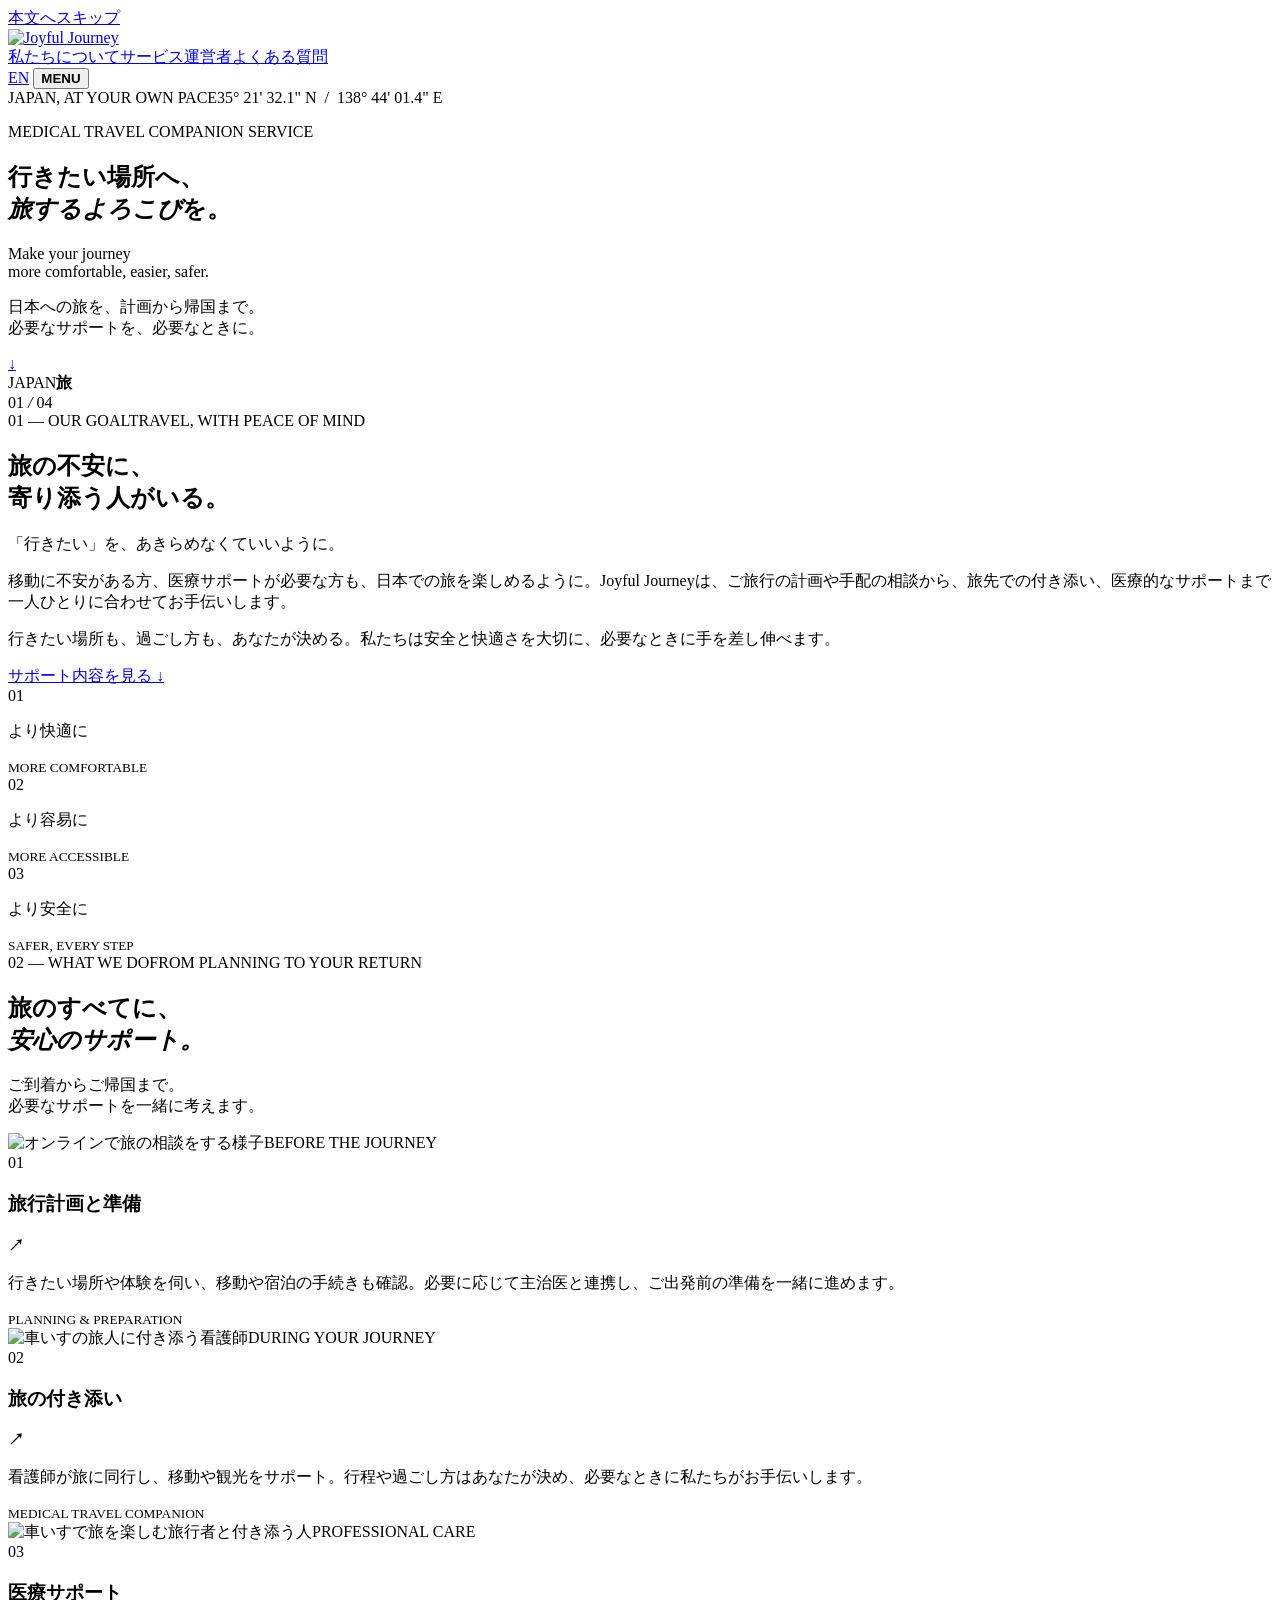
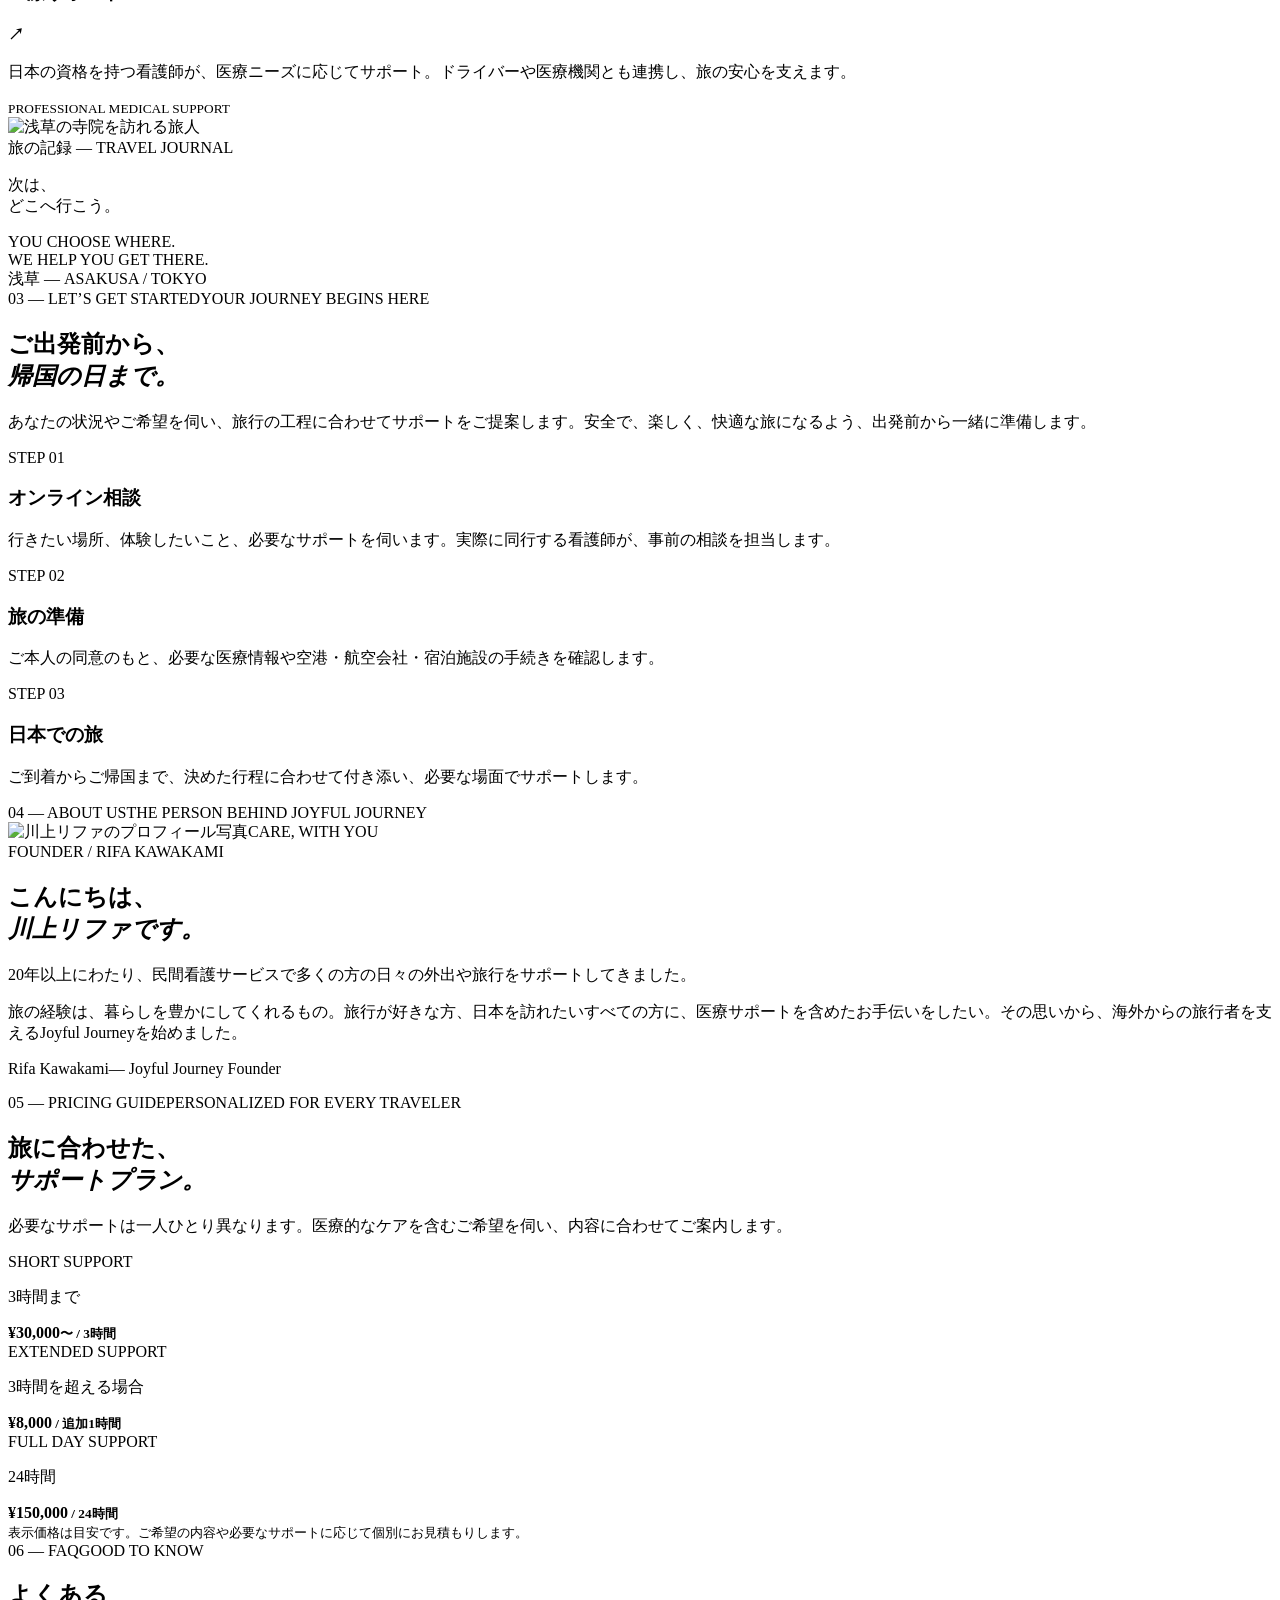
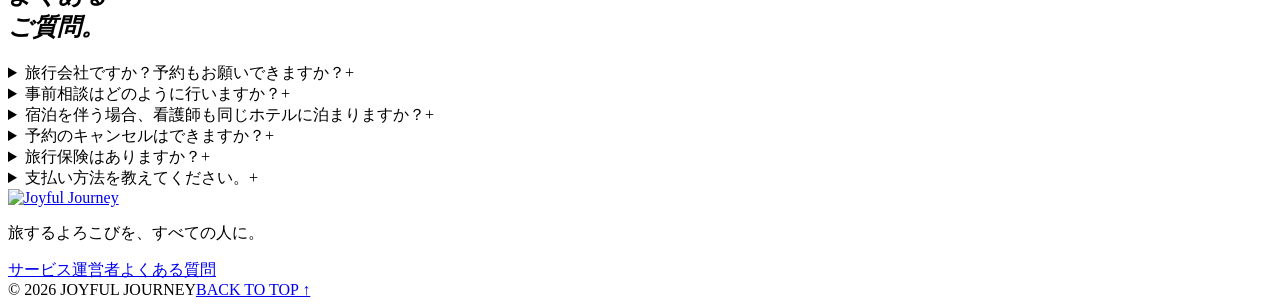
==== index.html @ 9d28dfbc "Create index.html" ====
<!doctype html>
<html lang="ja">
<head>
  <meta charset="utf-8">
  <meta name="viewport" content="width=device-width, initial-scale=1">
  <meta name="theme-color" content="#f3f1e9">
  <meta name="description" content="Joyful Journeyは、日本への旅を計画段階から支えるメディカル・トラベル・コンパニオンサービスです。看護師による医療サポートと、旅のあらゆる場面のアシスタンスを提供します。">
  <title>Joyful Journey — 旅するよろこびを、すべての人に。</title>
  <link rel="preconnect" href="https://fonts.googleapis.com">
  <link rel="preconnect" href="https://fonts.gstatic.com" crossorigin>
  <link href="https://fonts.googleapis.com/css2?family=DM+Mono:wght@400;500&family=DM+Sans:wght@400;500;600;700&family=Noto+Sans+JP:wght@400;500;600;700&display=swap" rel="stylesheet">
  <link rel="stylesheet" href="style.css">
  <script src="script.js" defer></script>
</head>
<body>
  <a class="skip-link" href="#main">本文へスキップ</a>
  <header class="site-header">
    <a class="brand" href="#top" aria-label="Joyful Journey トップへ">
      <img src="assets/joyful-journey-logo.jpg" alt="Joyful Journey">
    </a>
    <nav id="site-nav" class="site-nav" aria-label="メインナビゲーション">
      <a href="#journey">私たちについて</a><a href="#services">サービス</a><a href="#about">運営者</a><a href="#faq">よくある質問</a>
    </nav>
    <div class="header-actions">
      <a class="lang-switch" href="en/index.html" lang="en" aria-label="View this page in English">EN</a>
      <button class="menu-toggle" type="button" aria-expanded="false" aria-controls="site-nav"><span></span><span></span><b>MENU</b></button>
    </div>
  </header>

  <main id="main">
    <section class="hero" id="top" aria-labelledby="hero-title">
      <div class="hero-image" role="img" aria-label="富士山を望む茶畑を車いすで旅する人たち">
        <div class="hero-image-shade"></div>
        <div class="hero-image-caption"><span>JAPAN, AT YOUR OWN PACE</span><span>35° 21' 32.1" N&nbsp; / &nbsp;138° 44' 01.4" E</span></div>
      </div>
      <div class="hero-content">
        <p class="eyebrow"><span class="eyebrow-dot"></span> MEDICAL TRAVEL COMPANION SERVICE</p>
        <h1 id="hero-title">行きたい場所へ、<br><em>旅するよろこび</em>を。</h1>
        <p class="hero-en">Make your journey<br>more comfortable, easier, safer.</p>
        <p class="hero-intro">日本への旅を、計画から帰国まで。<br>必要なサポートを、必要なときに。</p>
        <a href="#journey" class="circle-link" aria-label="Joyful Journeyについて"><span>↓</span></a>
      </div>
      <div class="hero-seal" aria-hidden="true"><span>JAPAN</span><b>旅</b></div>
      <span class="hero-index">01 <i>/</i> 04</span>
    </section>

    <section class="intro section-wrap" id="journey">
      <div class="section-kicker"><span>01 — OUR GOAL</span><span>TRAVEL, WITH PEACE OF MIND</span></div>
      <div class="intro-layout">
        <h2>旅の不安に、<br>寄り添う人がいる。</h2>
        <div class="intro-copy">
          <p class="lead">「行きたい」を、あきらめなくていいように。</p>
          <p>移動に不安がある方、医療サポートが必要な方も、日本での旅を楽しめるように。Joyful Journeyは、ご旅行の計画や手配の相談から、旅先での付き添い、医療的なサポートまで一人ひとりに合わせてお手伝いします。</p>
          <p>行きたい場所も、過ごし方も、あなたが決める。私たちは安全と快適さを大切に、必要なときに手を差し伸べます。</p>
          <a class="under-link" href="#services">サポート内容を見る <span>↓</span></a>
        </div>
      </div>
      <div class="promise-row">
        <div><span>01</span><p>より快適に</p><small>MORE COMFORTABLE</small></div>
        <div><span>02</span><p>より容易に</p><small>MORE ACCESSIBLE</small></div>
        <div><span>03</span><p>より安全に</p><small>SAFER, EVERY STEP</small></div>
      </div>
    </section>

    <section class="services section-wrap" id="services">
      <div class="section-kicker"><span>02 — WHAT WE DO</span><span>FROM PLANNING TO YOUR RETURN</span></div>
      <div class="section-title-row"><h2>旅のすべてに、<br><em>安心のサポート。</em></h2><p>ご到着からご帰国まで。<br>必要なサポートを一緒に考えます。</p></div>
      <div class="service-grid">
        <article class="service-card service-planning reveal">
          <div class="service-photo"><img src="assets/consultation.jpg" alt="オンラインで旅の相談をする様子" loading="lazy"><span class="photo-label">BEFORE THE JOURNEY</span></div>
          <div class="service-heading"><span>01</span><h3>旅行計画と準備</h3><b>↗</b></div>
          <p>行きたい場所や体験を伺い、移動や宿泊の手続きも確認。必要に応じて主治医と連携し、ご出発前の準備を一緒に進めます。</p>
          <small>PLANNING &amp; PREPARATION</small>
        </article>
        <article class="service-card service-companion reveal">
          <div class="service-photo"><img src="assets/nurse-companion.jpg" alt="車いすの旅人に付き添う看護師" loading="lazy"><span class="photo-label">DURING YOUR JOURNEY</span></div>
          <div class="service-heading"><span>02</span><h3>旅の付き添い</h3><b>↗</b></div>
          <p>看護師が旅に同行し、移動や観光をサポート。行程や過ごし方はあなたが決め、必要なときに私たちがお手伝いします。</p>
          <small>MEDICAL TRAVEL COMPANION</small>
        </article>
        <article class="service-card service-medical reveal">
          <div class="service-photo"><img src="assets/AdobeStock_92051642%20SQ.jpg" alt="車いすで旅を楽しむ旅行者と付き添う人" loading="lazy"><span class="photo-label">PROFESSIONAL CARE</span></div>
          <div class="service-heading"><span>03</span><h3>医療サポート</h3><b>↗</b></div>
          <p>日本の資格を持つ看護師が、医療ニーズに応じてサポート。ドライバーや医療機関とも連携し、旅の安心を支えます。</p>
          <small>PROFESSIONAL MEDICAL SUPPORT</small>
        </article>
      </div>
    </section>

    <section class="destination" aria-label="旅先の風景">
      <div class="destination-photo"><img src="assets/tokyo-temple.jpg" alt="浅草の寺院を訪れる旅人" loading="lazy"></div>
      <div class="destination-copy"><span class="eyebrow">旅の記録 — TRAVEL JOURNAL</span><p>次は、<br>どこへ行こう。</p><span class="destination-en">YOU CHOOSE WHERE.<br>WE HELP YOU GET THERE.</span></div>
      <span class="destination-number">浅草 — ASAKUSA / TOKYO</span>
    </section>

    <section class="process section-wrap">
      <div class="section-kicker"><span>03 — LET’S GET STARTED</span><span>YOUR JOURNEY BEGINS HERE</span></div>
      <div class="process-layout"><h2>ご出発前から、<br><em>帰国の日まで。</em></h2><p>あなたの状況やご希望を伺い、旅行の工程に合わせてサポートをご提案します。安全で、楽しく、快適な旅になるよう、出発前から一緒に準備します。</p></div>
      <div class="process-steps">
        <article><span>STEP 01</span><h3>オンライン相談</h3><p>行きたい場所、体験したいこと、必要なサポートを伺います。実際に同行する看護師が、事前の相談を担当します。</p></article>
        <article><span>STEP 02</span><h3>旅の準備</h3><p>ご本人の同意のもと、必要な医療情報や空港・航空会社・宿泊施設の手続きを確認します。</p></article>
        <article><span>STEP 03</span><h3>日本での旅</h3><p>ご到着からご帰国まで、決めた行程に合わせて付き添い、必要な場面でサポートします。</p></article>
      </div>
    </section>

    <section class="about section-wrap" id="about">
      <div class="section-kicker"><span>04 — ABOUT US</span><span>THE PERSON BEHIND JOYFUL JOURNEY</span></div>
      <div class="about-layout">
        <div class="about-photo"><img src="assets/DSC04614%20mod01.jpg" alt="川上リファのプロフィール写真" loading="lazy"><span>CARE, WITH YOU</span></div>
        <div class="about-copy"><span class="eyebrow">FOUNDER / RIFA KAWAKAMI</span><h2>こんにちは、<br><em>川上リファです。</em></h2><p>20年以上にわたり、民間看護サービスで多くの方の日々の外出や旅行をサポートしてきました。</p><p>旅の経験は、暮らしを豊かにしてくれるもの。旅行が好きな方、日本を訪れたいすべての方に、医療サポートを含めたお手伝いをしたい。その思いから、海外からの旅行者を支えるJoyful Journeyを始めました。</p><p class="about-signature">Rifa Kawakami<span>— Joyful Journey Founder</span></p></div>
      </div>
    </section>

    <section class="pricing section-wrap" id="pricing">
      <div class="section-kicker"><span>05 — PRICING GUIDE</span><span>PERSONALIZED FOR EVERY TRAVELER</span></div>
      <div class="pricing-layout"><div><h2>旅に合わせた、<br><em>サポートプラン。</em></h2><p>必要なサポートは一人ひとり異なります。医療的なケアを含むご希望を伺い、内容に合わせてご案内します。</p></div>
        <div class="price-options"><article><span>SHORT SUPPORT</span><p>3時間まで</p><strong>¥30,000<small>〜 / 3時間</small></strong></article><article><span>EXTENDED SUPPORT</span><p>3時間を超える場合</p><strong>¥8,000<small> / 追加1時間</small></strong></article><article class="price-day"><span>FULL DAY SUPPORT</span><p>24時間</p><strong>¥150,000<small> / 24時間</small></strong></article><small class="price-note">表示価格は目安です。ご希望の内容や必要なサポートに応じて個別にお見積もりします。</small></div>
      </div>
    </section>

    <section class="faq section-wrap" id="faq">
      <div class="section-kicker"><span>06 — FAQ</span><span>GOOD TO KNOW</span></div>
      <div class="faq-layout"><h2>よくある<br><em>ご質問。</em></h2><div class="faq-list">
        <details><summary>旅行会社ですか？予約もお願いできますか？<span>+</span></summary><p>私たちは旅行会社ではありません。ご希望に応じて、信頼できる旅行会社と連携したり、移動に必要な車両やプライベートツアーの手配をお手伝いしたりできます。</p></details>
        <details><summary>事前相談はどのように行いますか？<span>+</span></summary><p>主にオンラインミーティングでご相談します。実際の旅に同行する看護師が、医療面を含めた必要なサポートを事前に伺います。</p></details>
        <details><summary>宿泊を伴う場合、看護師も同じホテルに泊まりますか？<span>+</span></summary><p>宿泊を伴うサポートでは、看護師用の別室をご用意いただきます。24時間のサポートをご希望の場合は、できる限り近いお部屋を手配できるよう調整します。</p></details>
        <details><summary>予約のキャンセルはできますか？<span>+</span></summary><p>Joyful Journeyへのご予約はいつでもキャンセルできます。ツアー、交通機関、ホテルなど、各事業者への予約にはそれぞれのキャンセルポリシーが適用されます。</p></details>
        <details><summary>旅行保険はありますか？<span>+</span></summary><p>当社では旅行保険を販売していません。旅行の中断や病気・けがに備え、包括的な海外旅行保険への加入をおすすめしています。ご希望があれば、日本の保険会社をご紹介します。</p></details>
        <details><summary>支払い方法を教えてください。<span>+</span></summary><p>VISA、Mastercardなどの主要なクレジットカードをご利用いただけます。</p></details>
      </div></div>
    </section>

  </main>
  <footer class="site-footer">
    <a class="footer-brand" href="#top"><img src="assets/joyful-journey-logo.jpg" alt="Joyful Journey"></a>
    <p>旅するよろこびを、すべての人に。</p>
    <nav aria-label="フッターナビゲーション"><a href="#services">サービス</a><a href="#about">運営者</a><a href="#faq">よくある質問</a></nav>
    <span>© 2026 JOYFUL JOURNEY</span><a href="#top" class="back-top">BACK TO TOP ↑</a>
  </footer>
</body>
</html>
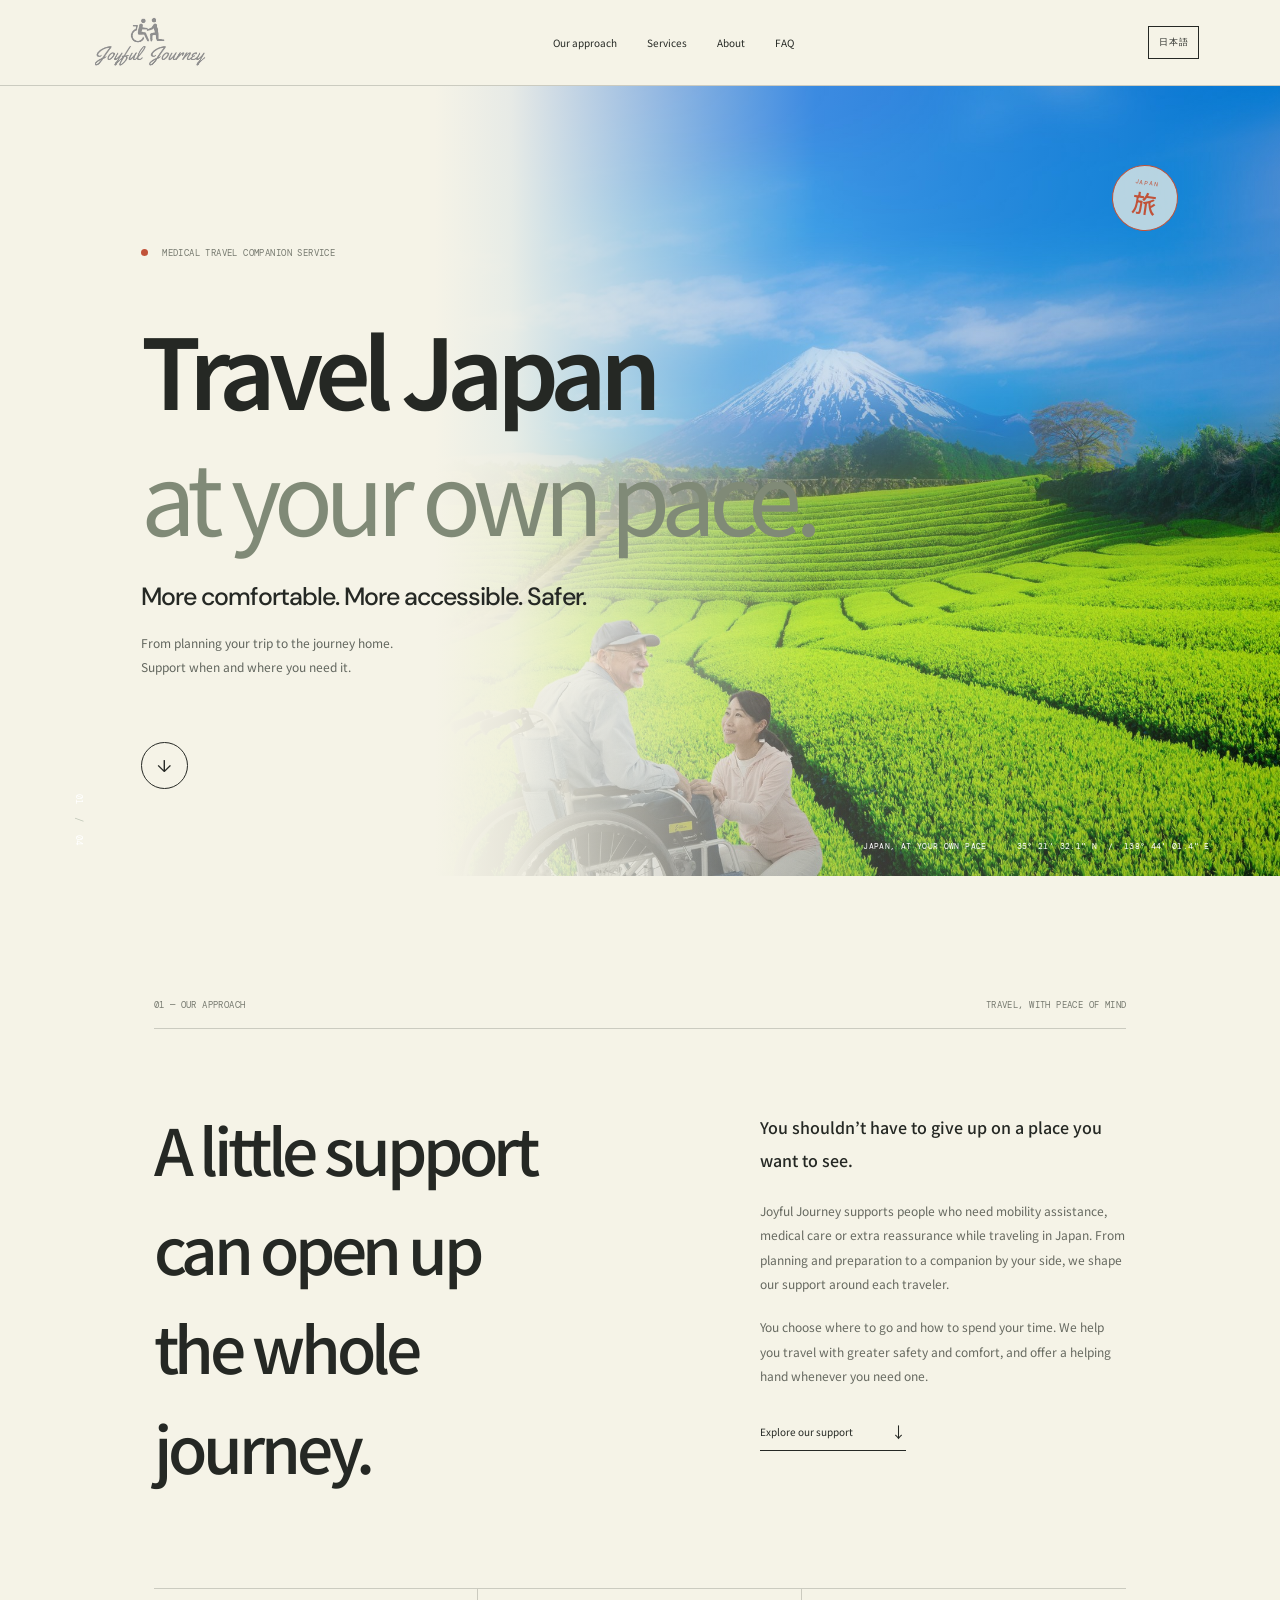
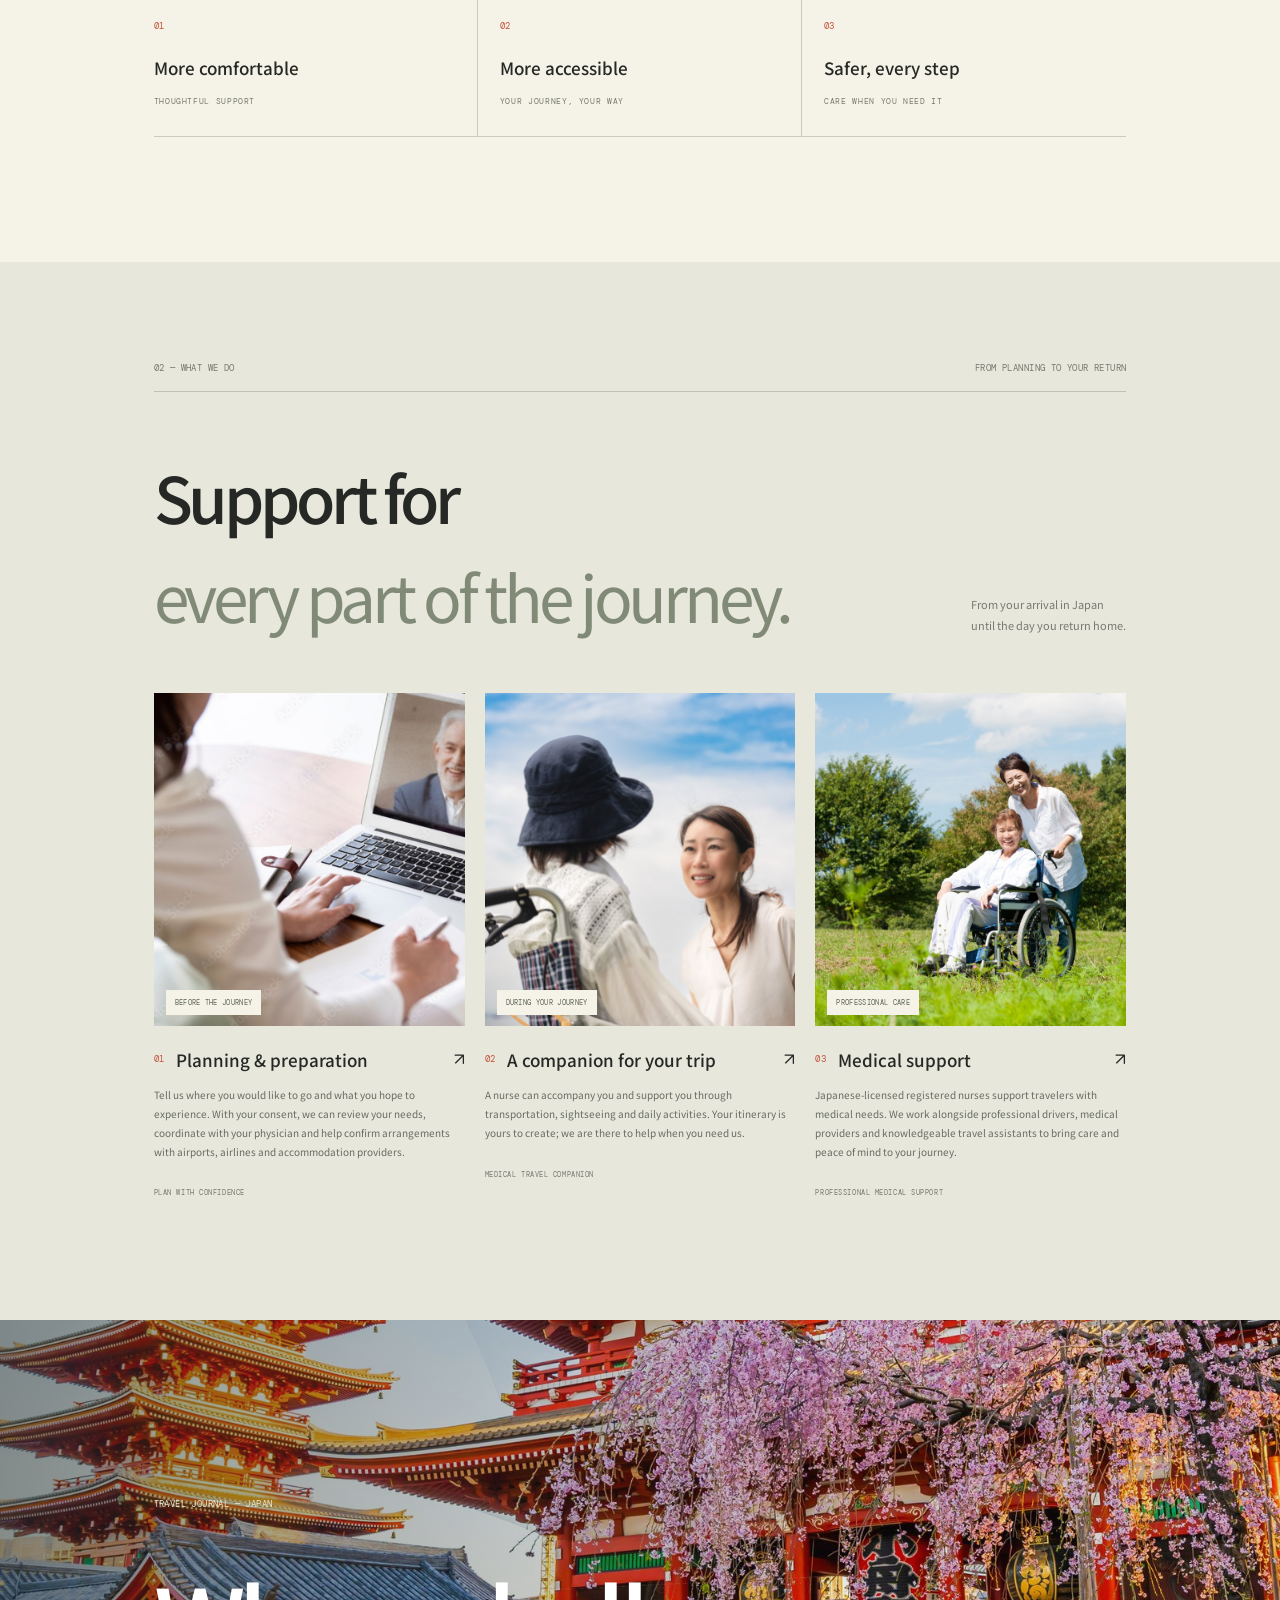
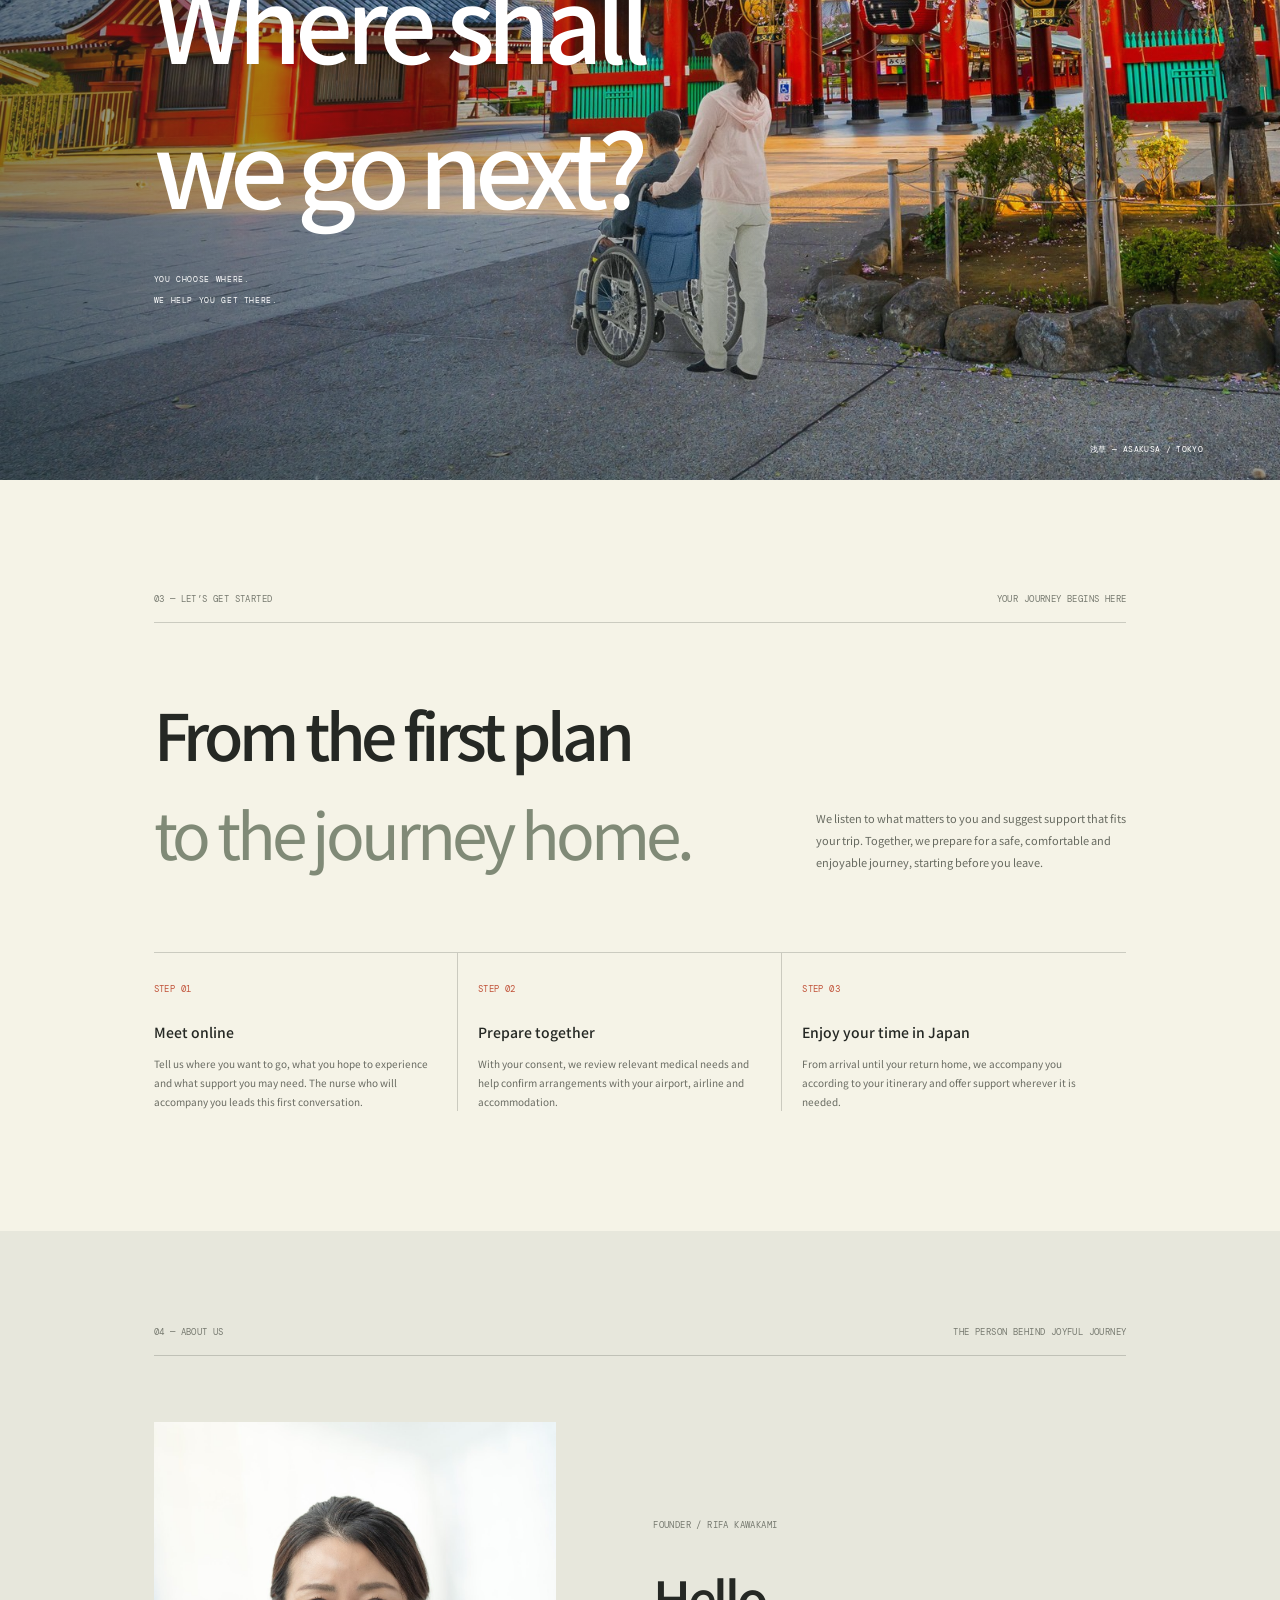
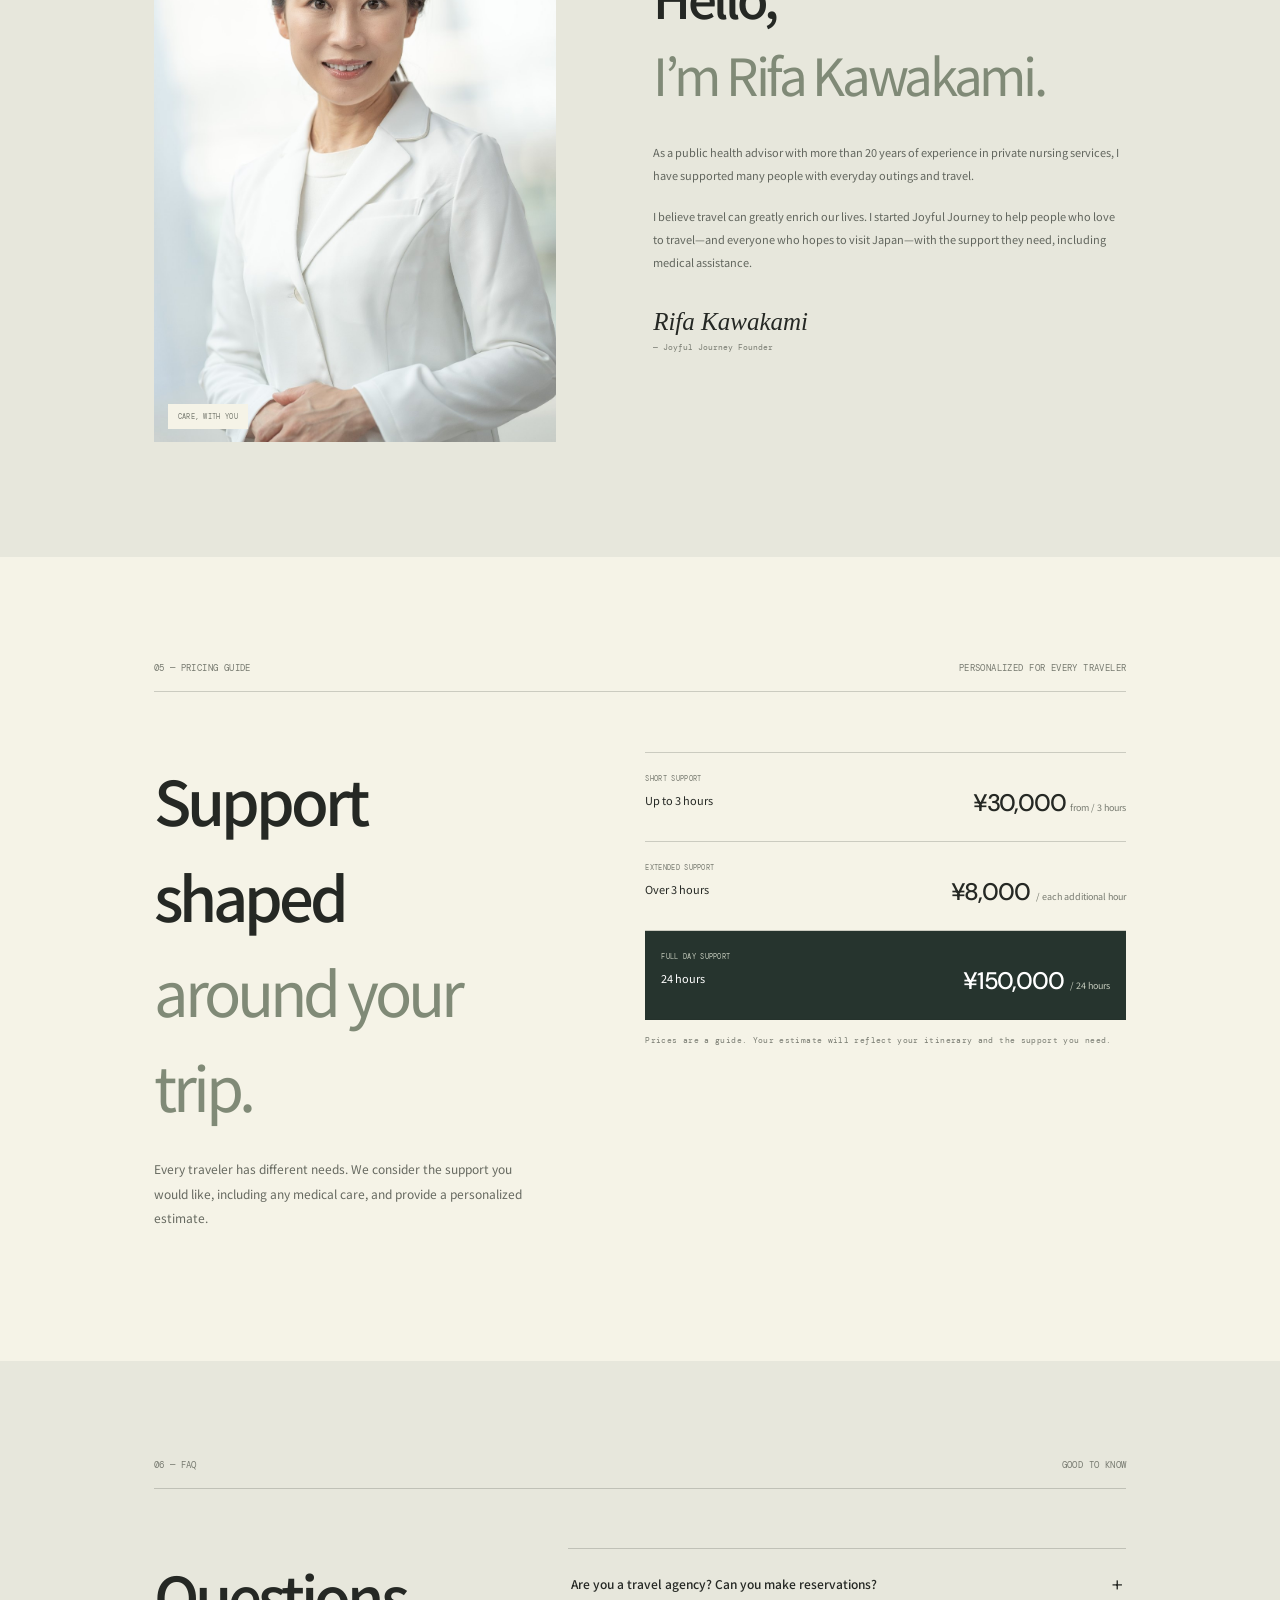
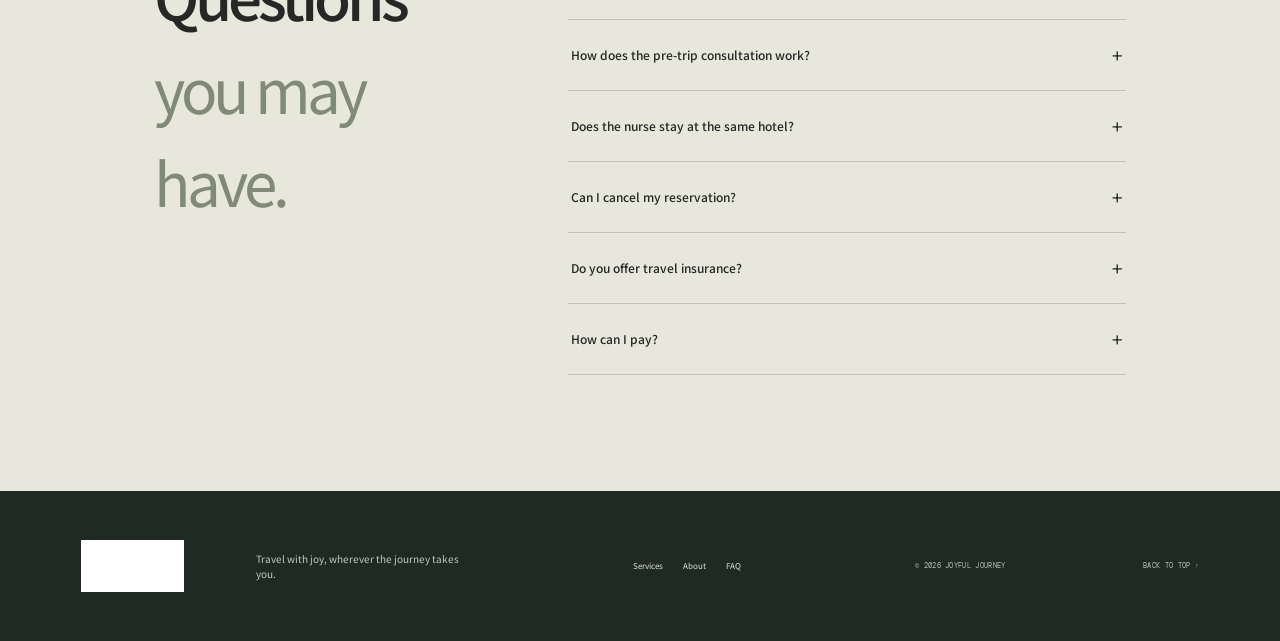
==== commit 659468b8: "en" ====
--- a/index.html
+++ b/index.html
@@ -1,140 +1,137 @@
 <!doctype html>
-<html lang="ja">
+<html lang="en">
 <head>
   <meta charset="utf-8">
   <meta name="viewport" content="width=device-width, initial-scale=1">
-  <meta name="theme-color" content="#f3f1e9">
-  <meta name="description" content="Joyful Journeyは、日本への旅を計画段階から支えるメディカル・トラベル・コンパニオンサービスです。看護師による医療サポートと、旅のあらゆる場面のアシスタンスを提供します。">
-  <title>Joyful Journey — 旅するよろこびを、すべての人に。</title>
+  <meta name="theme-color" content="#f5f3e7">
+  <meta name="description" content="Joyful Journey helps travelers who need mobility or medical support experience Japan with greater comfort and peace of mind.">
+  <title>Joyful Journey — Accessible travel in Japan</title>
   <link rel="preconnect" href="https://fonts.googleapis.com">
   <link rel="preconnect" href="https://fonts.gstatic.com" crossorigin>
   <link href="https://fonts.googleapis.com/css2?family=DM+Mono:wght@400;500&family=DM+Sans:wght@400;500;600;700&family=Noto+Sans+JP:wght@400;500;600;700&display=swap" rel="stylesheet">
-  <link rel="stylesheet" href="style.css">
-  <script src="script.js" defer></script>
+  <link rel="stylesheet" href="../style.css">
+  <script src="../script.js" defer></script>
 </head>
 <body>
-  <a class="skip-link" href="#main">本文へスキップ</a>
+  <a class="skip-link" href="#main">Skip to content</a>
   <header class="site-header">
-    <a class="brand" href="#top" aria-label="Joyful Journey トップへ">
-      <img src="assets/joyful-journey-logo.jpg" alt="Joyful Journey">
-    </a>
-    <nav id="site-nav" class="site-nav" aria-label="メインナビゲーション">
-      <a href="#journey">私たちについて</a><a href="#services">サービス</a><a href="#about">運営者</a><a href="#faq">よくある質問</a>
+    <a class="brand" href="#top" aria-label="Joyful Journey home"><img src="../assets/joyful-journey-logo.jpg" alt="Joyful Journey"></a>
+    <nav id="site-nav" class="site-nav" aria-label="Main navigation">
+      <a href="#journey">Our approach</a><a href="#services">Services</a><a href="#about">About</a><a href="#faq">FAQ</a>
     </nav>
     <div class="header-actions">
-      <a class="lang-switch" href="en/index.html" lang="en" aria-label="View this page in English">EN</a>
+      <a class="lang-switch" href="../index.html" lang="ja" aria-label="このページを日本語で表示">日本語</a>
       <button class="menu-toggle" type="button" aria-expanded="false" aria-controls="site-nav"><span></span><span></span><b>MENU</b></button>
     </div>
   </header>
 
   <main id="main">
     <section class="hero" id="top" aria-labelledby="hero-title">
-      <div class="hero-image" role="img" aria-label="富士山を望む茶畑を車いすで旅する人たち">
+      <div class="hero-image" role="img" aria-label="A traveler in a wheelchair and a companion among tea fields beneath Mount Fuji">
         <div class="hero-image-shade"></div>
         <div class="hero-image-caption"><span>JAPAN, AT YOUR OWN PACE</span><span>35° 21' 32.1" N&nbsp; / &nbsp;138° 44' 01.4" E</span></div>
       </div>
       <div class="hero-content">
         <p class="eyebrow"><span class="eyebrow-dot"></span> MEDICAL TRAVEL COMPANION SERVICE</p>
-        <h1 id="hero-title">行きたい場所へ、<br><em>旅するよろこび</em>を。</h1>
-        <p class="hero-en">Make your journey<br>more comfortable, easier, safer.</p>
-        <p class="hero-intro">日本への旅を、計画から帰国まで。<br>必要なサポートを、必要なときに。</p>
-        <a href="#journey" class="circle-link" aria-label="Joyful Journeyについて"><span>↓</span></a>
+        <h1 id="hero-title">Travel Japan<br><em>at your own pace.</em></h1>
+        <p class="hero-en">More comfortable. More accessible. Safer.</p>
+        <p class="hero-intro">From planning your trip to the journey home.<br>Support when and where you need it.</p>
+        <a href="#journey" class="circle-link" aria-label="Discover our approach"><span>↓</span></a>
       </div>
       <div class="hero-seal" aria-hidden="true"><span>JAPAN</span><b>旅</b></div>
       <span class="hero-index">01 <i>/</i> 04</span>
     </section>
 
     <section class="intro section-wrap" id="journey">
-      <div class="section-kicker"><span>01 — OUR GOAL</span><span>TRAVEL, WITH PEACE OF MIND</span></div>
+      <div class="section-kicker"><span>01 — OUR APPROACH</span><span>TRAVEL, WITH PEACE OF MIND</span></div>
       <div class="intro-layout">
-        <h2>旅の不安に、<br>寄り添う人がいる。</h2>
+        <h2>A little support<br>can open up<br>the whole journey.</h2>
         <div class="intro-copy">
-          <p class="lead">「行きたい」を、あきらめなくていいように。</p>
-          <p>移動に不安がある方、医療サポートが必要な方も、日本での旅を楽しめるように。Joyful Journeyは、ご旅行の計画や手配の相談から、旅先での付き添い、医療的なサポートまで一人ひとりに合わせてお手伝いします。</p>
-          <p>行きたい場所も、過ごし方も、あなたが決める。私たちは安全と快適さを大切に、必要なときに手を差し伸べます。</p>
-          <a class="under-link" href="#services">サポート内容を見る <span>↓</span></a>
+          <p class="lead">You shouldn’t have to give up on a place you want to see.</p>
+          <p>Joyful Journey supports people who need mobility assistance, medical care or extra reassurance while traveling in Japan. From planning and preparation to a companion by your side, we shape our support around each traveler.</p>
+          <p>You choose where to go and how to spend your time. We help you travel with greater safety and comfort, and offer a helping hand whenever you need one.</p>
+          <a class="under-link" href="#services">Explore our support <span>↓</span></a>
         </div>
       </div>
       <div class="promise-row">
-        <div><span>01</span><p>より快適に</p><small>MORE COMFORTABLE</small></div>
-        <div><span>02</span><p>より容易に</p><small>MORE ACCESSIBLE</small></div>
-        <div><span>03</span><p>より安全に</p><small>SAFER, EVERY STEP</small></div>
+        <div><span>01</span><p>More comfortable</p><small>THOUGHTFUL SUPPORT</small></div>
+        <div><span>02</span><p>More accessible</p><small>YOUR JOURNEY, YOUR WAY</small></div>
+        <div><span>03</span><p>Safer, every step</p><small>CARE WHEN YOU NEED IT</small></div>
       </div>
     </section>
 
     <section class="services section-wrap" id="services">
       <div class="section-kicker"><span>02 — WHAT WE DO</span><span>FROM PLANNING TO YOUR RETURN</span></div>
-      <div class="section-title-row"><h2>旅のすべてに、<br><em>安心のサポート。</em></h2><p>ご到着からご帰国まで。<br>必要なサポートを一緒に考えます。</p></div>
+      <div class="section-title-row"><h2>Support for<br><em>every part of the journey.</em></h2><p>From your arrival in Japan<br>until the day you return home.</p></div>
       <div class="service-grid">
         <article class="service-card service-planning reveal">
-          <div class="service-photo"><img src="assets/consultation.jpg" alt="オンラインで旅の相談をする様子" loading="lazy"><span class="photo-label">BEFORE THE JOURNEY</span></div>
-          <div class="service-heading"><span>01</span><h3>旅行計画と準備</h3><b>↗</b></div>
-          <p>行きたい場所や体験を伺い、移動や宿泊の手続きも確認。必要に応じて主治医と連携し、ご出発前の準備を一緒に進めます。</p>
-          <small>PLANNING &amp; PREPARATION</small>
+          <div class="service-photo"><img src="../assets/consultation.jpg" alt="A traveler discussing a trip online" loading="lazy"><span class="photo-label">BEFORE THE JOURNEY</span></div>
+          <div class="service-heading"><span>01</span><h3>Planning &amp; preparation</h3><b>↗</b></div>
+          <p>Tell us where you would like to go and what you hope to experience. With your consent, we can review your needs, coordinate with your physician and help confirm arrangements with airports, airlines and accommodation providers.</p>
+          <small>PLAN WITH CONFIDENCE</small>
         </article>
         <article class="service-card service-companion reveal">
-          <div class="service-photo"><img src="assets/nurse-companion.jpg" alt="車いすの旅人に付き添う看護師" loading="lazy"><span class="photo-label">DURING YOUR JOURNEY</span></div>
-          <div class="service-heading"><span>02</span><h3>旅の付き添い</h3><b>↗</b></div>
-          <p>看護師が旅に同行し、移動や観光をサポート。行程や過ごし方はあなたが決め、必要なときに私たちがお手伝いします。</p>
+          <div class="service-photo"><img src="../assets/nurse-companion.jpg" alt="A companion supporting a wheelchair traveler" loading="lazy"><span class="photo-label">DURING YOUR JOURNEY</span></div>
+          <div class="service-heading"><span>02</span><h3>A companion for your trip</h3><b>↗</b></div>
+          <p>A nurse can accompany you and support you through transportation, sightseeing and daily activities. Your itinerary is yours to create; we are there to help when you need us.</p>
           <small>MEDICAL TRAVEL COMPANION</small>
         </article>
         <article class="service-card service-medical reveal">
-          <div class="service-photo"><img src="assets/AdobeStock_92051642%20SQ.jpg" alt="車いすで旅を楽しむ旅行者と付き添う人" loading="lazy"><span class="photo-label">PROFESSIONAL CARE</span></div>
-          <div class="service-heading"><span>03</span><h3>医療サポート</h3><b>↗</b></div>
-          <p>日本の資格を持つ看護師が、医療ニーズに応じてサポート。ドライバーや医療機関とも連携し、旅の安心を支えます。</p>
+          <div class="service-photo"><img src="../assets/AdobeStock_92051642%20SQ.jpg" alt="A traveler in a wheelchair enjoying a visit with a companion" loading="lazy"><span class="photo-label">PROFESSIONAL CARE</span></div>
+          <div class="service-heading"><span>03</span><h3>Medical support</h3><b>↗</b></div>
+          <p>Japanese-licensed registered nurses support travelers with medical needs. We work alongside professional drivers, medical providers and knowledgeable travel assistants to bring care and peace of mind to your journey.</p>
           <small>PROFESSIONAL MEDICAL SUPPORT</small>
         </article>
       </div>
     </section>
 
-    <section class="destination" aria-label="旅先の風景">
-      <div class="destination-photo"><img src="assets/tokyo-temple.jpg" alt="浅草の寺院を訪れる旅人" loading="lazy"></div>
-      <div class="destination-copy"><span class="eyebrow">旅の記録 — TRAVEL JOURNAL</span><p>次は、<br>どこへ行こう。</p><span class="destination-en">YOU CHOOSE WHERE.<br>WE HELP YOU GET THERE.</span></div>
+    <section class="destination" aria-label="A destination in Japan">
+      <div class="destination-photo"><img src="../assets/tokyo-temple.jpg" alt="A traveler visiting a temple in Asakusa" loading="lazy"></div>
+      <div class="destination-copy"><span class="eyebrow">TRAVEL JOURNAL — JAPAN</span><p>Where shall<br>we go next?</p><span class="destination-en">YOU CHOOSE WHERE.<br>WE HELP YOU GET THERE.</span></div>
       <span class="destination-number">浅草 — ASAKUSA / TOKYO</span>
     </section>
 
     <section class="process section-wrap">
       <div class="section-kicker"><span>03 — LET’S GET STARTED</span><span>YOUR JOURNEY BEGINS HERE</span></div>
-      <div class="process-layout"><h2>ご出発前から、<br><em>帰国の日まで。</em></h2><p>あなたの状況やご希望を伺い、旅行の工程に合わせてサポートをご提案します。安全で、楽しく、快適な旅になるよう、出発前から一緒に準備します。</p></div>
+      <div class="process-layout"><h2>From the first plan<br><em>to the journey home.</em></h2><p>We listen to what matters to you and suggest support that fits your trip. Together, we prepare for a safe, comfortable and enjoyable journey, starting before you leave.</p></div>
       <div class="process-steps">
-        <article><span>STEP 01</span><h3>オンライン相談</h3><p>行きたい場所、体験したいこと、必要なサポートを伺います。実際に同行する看護師が、事前の相談を担当します。</p></article>
-        <article><span>STEP 02</span><h3>旅の準備</h3><p>ご本人の同意のもと、必要な医療情報や空港・航空会社・宿泊施設の手続きを確認します。</p></article>
-        <article><span>STEP 03</span><h3>日本での旅</h3><p>ご到着からご帰国まで、決めた行程に合わせて付き添い、必要な場面でサポートします。</p></article>
+        <article><span>STEP 01</span><h3>Meet online</h3><p>Tell us where you want to go, what you hope to experience and what support you may need. The nurse who will accompany you leads this first conversation.</p></article>
+        <article><span>STEP 02</span><h3>Prepare together</h3><p>With your consent, we review relevant medical needs and help confirm arrangements with your airport, airline and accommodation.</p></article>
+        <article><span>STEP 03</span><h3>Enjoy your time in Japan</h3><p>From arrival until your return home, we accompany you according to your itinerary and offer support wherever it is needed.</p></article>
       </div>
     </section>
 
     <section class="about section-wrap" id="about">
       <div class="section-kicker"><span>04 — ABOUT US</span><span>THE PERSON BEHIND JOYFUL JOURNEY</span></div>
       <div class="about-layout">
-        <div class="about-photo"><img src="assets/DSC04614%20mod01.jpg" alt="川上リファのプロフィール写真" loading="lazy"><span>CARE, WITH YOU</span></div>
-        <div class="about-copy"><span class="eyebrow">FOUNDER / RIFA KAWAKAMI</span><h2>こんにちは、<br><em>川上リファです。</em></h2><p>20年以上にわたり、民間看護サービスで多くの方の日々の外出や旅行をサポートしてきました。</p><p>旅の経験は、暮らしを豊かにしてくれるもの。旅行が好きな方、日本を訪れたいすべての方に、医療サポートを含めたお手伝いをしたい。その思いから、海外からの旅行者を支えるJoyful Journeyを始めました。</p><p class="about-signature">Rifa Kawakami<span>— Joyful Journey Founder</span></p></div>
+        <div class="about-photo"><img src="../assets/DSC04614%20mod01.jpg" alt="Joyful Journey founder Rifa Kawakami" loading="lazy"><span>CARE, WITH YOU</span></div>
+        <div class="about-copy"><span class="eyebrow">FOUNDER / RIFA KAWAKAMI</span><h2>Hello,<br><em>I’m Rifa Kawakami.</em></h2><p>As a public health advisor with more than 20 years of experience in private nursing services, I have supported many people with everyday outings and travel.</p><p>I believe travel can greatly enrich our lives. I started Joyful Journey to help people who love to travel—and everyone who hopes to visit Japan—with the support they need, including medical assistance.</p><p class="about-signature">Rifa Kawakami<span>— Joyful Journey Founder</span></p></div>
       </div>
     </section>
 
     <section class="pricing section-wrap" id="pricing">
       <div class="section-kicker"><span>05 — PRICING GUIDE</span><span>PERSONALIZED FOR EVERY TRAVELER</span></div>
-      <div class="pricing-layout"><div><h2>旅に合わせた、<br><em>サポートプラン。</em></h2><p>必要なサポートは一人ひとり異なります。医療的なケアを含むご希望を伺い、内容に合わせてご案内します。</p></div>
-        <div class="price-options"><article><span>SHORT SUPPORT</span><p>3時間まで</p><strong>¥30,000<small>〜 / 3時間</small></strong></article><article><span>EXTENDED SUPPORT</span><p>3時間を超える場合</p><strong>¥8,000<small> / 追加1時間</small></strong></article><article class="price-day"><span>FULL DAY SUPPORT</span><p>24時間</p><strong>¥150,000<small> / 24時間</small></strong></article><small class="price-note">表示価格は目安です。ご希望の内容や必要なサポートに応じて個別にお見積もりします。</small></div>
+      <div class="pricing-layout"><div><h2>Support shaped<br><em>around your trip.</em></h2><p>Every traveler has different needs. We consider the support you would like, including any medical care, and provide a personalized estimate.</p></div>
+        <div class="price-options"><article><span>SHORT SUPPORT</span><p>Up to 3 hours</p><strong>¥30,000<small>from / 3 hours</small></strong></article><article><span>EXTENDED SUPPORT</span><p>Over 3 hours</p><strong>¥8,000<small> / each additional hour</small></strong></article><article class="price-day"><span>FULL DAY SUPPORT</span><p>24 hours</p><strong>¥150,000<small> / 24 hours</small></strong></article><small class="price-note">Prices are a guide. Your estimate will reflect your itinerary and the support you need.</small></div>
       </div>
     </section>
 
     <section class="faq section-wrap" id="faq">
       <div class="section-kicker"><span>06 — FAQ</span><span>GOOD TO KNOW</span></div>
-      <div class="faq-layout"><h2>よくある<br><em>ご質問。</em></h2><div class="faq-list">
-        <details><summary>旅行会社ですか？予約もお願いできますか？<span>+</span></summary><p>私たちは旅行会社ではありません。ご希望に応じて、信頼できる旅行会社と連携したり、移動に必要な車両やプライベートツアーの手配をお手伝いしたりできます。</p></details>
-        <details><summary>事前相談はどのように行いますか？<span>+</span></summary><p>主にオンラインミーティングでご相談します。実際の旅に同行する看護師が、医療面を含めた必要なサポートを事前に伺います。</p></details>
-        <details><summary>宿泊を伴う場合、看護師も同じホテルに泊まりますか？<span>+</span></summary><p>宿泊を伴うサポートでは、看護師用の別室をご用意いただきます。24時間のサポートをご希望の場合は、できる限り近いお部屋を手配できるよう調整します。</p></details>
-        <details><summary>予約のキャンセルはできますか？<span>+</span></summary><p>Joyful Journeyへのご予約はいつでもキャンセルできます。ツアー、交通機関、ホテルなど、各事業者への予約にはそれぞれのキャンセルポリシーが適用されます。</p></details>
-        <details><summary>旅行保険はありますか？<span>+</span></summary><p>当社では旅行保険を販売していません。旅行の中断や病気・けがに備え、包括的な海外旅行保険への加入をおすすめしています。ご希望があれば、日本の保険会社をご紹介します。</p></details>
-        <details><summary>支払い方法を教えてください。<span>+</span></summary><p>VISA、Mastercardなどの主要なクレジットカードをご利用いただけます。</p></details>
+      <div class="faq-layout"><h2>Questions<br><em>you may have.</em></h2><div class="faq-list">
+        <details><summary>Are you a travel agency? Can you make reservations?<span>+</span></summary><p>We are not a travel agency. We can work with trusted travel agencies, help arrange a private tour, or help you join a group tour. If you need a vehicle with special accommodations, we can help provide one.</p></details>
+        <details><summary>How does the pre-trip consultation work?<span>+</span></summary><p>We usually meet online. The nurse who will accompany you on your trip leads the conversation so we can understand what support you need, including any medical assistance.</p></details>
+        <details><summary>Does the nurse stay at the same hotel?<span>+</span></summary><p>For an overnight trip, please arrange a separate room for the nurse. If you need 24-hour assistance, we will do our best to arrange rooms close to each other. When overnight assistance is not needed, the nurse may stay at a nearby hotel.</p></details>
+        <details><summary>Can I cancel my reservation?<span>+</span></summary><p>You can cancel your Joyful Journey reservation at any time. Reservations made with tour, transport or hotel providers follow each provider’s cancellation policy.</p></details>
+        <details><summary>Do you offer travel insurance?<span>+</span></summary><p>We do not sell travel insurance. We recommend comprehensive coverage for trip interruptions, delays, illness or injury abroad and other unexpected expenses. We can refer you to travel insurance providers in Japan.</p></details>
+        <details><summary>How can I pay?<span>+</span></summary><p>Major credit cards, including Visa and Mastercard, are accepted.</p></details>
       </div></div>
     </section>
-
   </main>
   <footer class="site-footer">
-    <a class="footer-brand" href="#top"><img src="assets/joyful-journey-logo.jpg" alt="Joyful Journey"></a>
-    <p>旅するよろこびを、すべての人に。</p>
-    <nav aria-label="フッターナビゲーション"><a href="#services">サービス</a><a href="#about">運営者</a><a href="#faq">よくある質問</a></nav>
+    <a class="footer-brand" href="#top"><img src="../assets/joyful-journey-logo.jpg" alt="Joyful Journey"></a>
+    <p>Travel with joy, wherever the journey takes you.</p>
+    <nav aria-label="Footer navigation"><a href="#services">Services</a><a href="#about">About</a><a href="#faq">FAQ</a></nav>
     <span>© 2026 JOYFUL JOURNEY</span><a href="#top" class="back-top">BACK TO TOP ↑</a>
   </footer>
 </body>
--- a/style.css
+++ b/style.css
@@ -0,0 +1,4 @@
+:root{--paper:#f5f3e7;--ink:#252824;--muted:#777a70;--line:rgba(37,40,36,.2);--green:#a9b29c;--deep:#26342e;--orange:#c15239;--mono:"DM Mono",monospace;--sans:"DM Sans","Noto Sans JP",sans-serif;--jp:"Noto Sans JP",sans-serif}*{box-sizing:border-box}html{scroll-behavior:smooth;scroll-padding-top:82px}body{margin:0;background:var(--paper);color:var(--ink);font-family:var(--sans);-webkit-font-smoothing:antialiased}img{display:block;width:100%;height:100%;object-fit:cover}.skip-link{position:absolute;top:-60px;left:15px;background:white;color:var(--ink);padding:12px;z-index:20}.skip-link:focus{top:15px}.site-header{height:86px;padding:0 6.3vw;display:flex;align-items:center;justify-content:space-between;border-bottom:1px solid var(--line);position:sticky;top:0;background:#f5f3e7;z-index:10}.brand{width:132px;height:64px;display:block;}.brand img{object-fit:contain}.site-nav{display:flex;align-items:center;gap:30px}.site-nav a,.site-footer nav a{font:10px var(--jp);color:var(--ink);text-decoration:none;transition:color .2s}.site-nav a:hover,.site-footer nav a:hover{color:var(--orange)}.menu-toggle{display:none}.hero{min-height:690px;height:min(790px,calc(100svh - 86px));position:relative;display:flex;align-items:center;padding:5vw 11vw;isolation:isolate}.hero-image{position:absolute;inset:0 0 0 34%;z-index:-2;background:url("assets/fuji-journey.jpg") center 55%/cover no-repeat}.hero-image img{object-position:center 55%}.hero-image-shade{position:absolute;inset:0;background:linear-gradient(90deg,var(--paper) 0%,rgba(245,243,231,.94) 9%,rgba(245,243,231,.24) 45%,rgba(19,30,25,.12) 100%),linear-gradient(0deg,rgba(24,30,25,.18),transparent 32%)}.hero-content{position:relative;z-index:1;max-width:780px;padding-bottom:45px}.eyebrow,.section-kicker,.hero-image-caption,.hero-index,.photo-label,.service-card>small,.service-heading>span,.process-steps article>span,.about-photo>span,.price-options article>span,.destination-en,.destination-number,.price-note,.site-footer>span,.back-top{font:9px var(--mono);letter-spacing:.045em}.eyebrow{color:var(--muted)}.eyebrow-dot{display:inline-block;width:7px;height:7px;border-radius:100%;background:var(--orange);margin-right:9px}.hero h1{font:600 clamp(52px,7.6vw,108px)/1.3 var(--jp);letter-spacing:-.075em;margin:46px 0 0}.hero h1 em,.section-title-row h2 em,.process-layout h2 em,.about-copy h2 em,.pricing h2 em,.faq h2 em{font-style:normal;font-weight:400;color:#808a77}.hero-en{font:500 clamp(17px,2.2vw,25px)/1.35 var(--sans);letter-spacing:-.04em;margin:22px 0 18px}.hero-intro{font:12px/2 var(--jp);color:#62665e;margin:0}.circle-link{position:absolute;left:0;bottom:-65px;width:47px;height:47px;border:1px solid var(--ink);border-radius:50%;display:grid;place-items:center;color:var(--ink);text-decoration:none;font-size:17px;transition:background .25s,color .25s,transform .25s}.circle-link:hover{background:var(--ink);color:var(--paper);transform:translateY(4px)}.hero-image-caption{position:absolute;right:5.5vw;bottom:25px;color:white;display:flex;gap:30px;font-size:8px}.hero-seal{position:absolute;z-index:1;top:10%;right:8vw;width:66px;height:66px;border:1px solid var(--orange);border-radius:50%;background:rgba(245,243,231,.72);color:var(--orange);display:flex;flex-direction:column;align-items:center;justify-content:center;transform:rotate(8deg)}.hero-seal span{font:6px var(--mono);letter-spacing:.16em}.hero-seal b{font:24px/1.1 var(--jp);font-weight:500;margin-top:3px}.hero-index{position:absolute;left:5.7vw;bottom:30px;color:white;writing-mode:vertical-rl}.hero-index i{font-style:normal;color:#bfc5b7;margin:7px 0}.section-wrap{padding-left:12vw;padding-right:12vw}.intro{padding-top:123px;padding-bottom:125px}.section-kicker{display:flex;justify-content:space-between;padding-bottom:17px;border-bottom:1px solid var(--line);color:var(--muted)}.intro-layout{display:grid;grid-template-columns:1fr .75fr;gap:12%;padding-top:70px}.intro h2,.section-title-row h2,.process-layout h2,.pricing h2,.faq h2{font:500 clamp(37px,5vw,67px)/1.55 var(--jp);letter-spacing:-.065em;margin:0}.intro-copy{padding-top:12px}.intro-copy p,.pricing-layout>div>p{font:12px/2.05 var(--jp);color:#666960;margin:0 0 18px}.intro-copy .lead{font-size:16px;font-weight:500;color:var(--ink);margin-bottom:22px}.under-link{display:inline-flex;gap:38px;align-items:center;margin-top:14px;padding-bottom:8px;border-bottom:1px solid var(--ink);font:10px var(--jp);color:var(--ink);text-decoration:none}.under-link span{font-size:15px;transition:transform .2s}.under-link:hover span{transform:translate(3px,-3px)}.promise-row{margin-top:92px;display:grid;grid-template-columns:repeat(3,1fr);border-top:1px solid var(--line);border-bottom:1px solid var(--line)}.promise-row>div{padding:24px 22px 27px;border-right:1px solid var(--line);position:relative}.promise-row>div:first-child{padding-left:0}.promise-row>div:last-child{border:0}.promise-row span{font:9px var(--mono);color:var(--orange)}.promise-row p{font:500 17px var(--jp);margin:21px 0 8px}.promise-row small{font:8px var(--mono);letter-spacing:.08em;color:var(--muted)}.services{background:#e7e7dc;padding-top:100px;padding-bottom:120px}.section-title-row{display:flex;justify-content:space-between;align-items:flex-end;padding:55px 0 48px}.section-title-row>p{font:11px/1.9 var(--jp);color:var(--muted);margin:0 0 9px}.service-grid{display:grid;grid-template-columns:repeat(3,minmax(0,1fr));gap:20px}.service-card{min-width:0}.service-photo{height:clamp(210px,26vw,350px);position:relative;overflow:hidden;background:#d8d8ce}.service-photo img{transition:transform .7s cubic-bezier(.2,.7,.2,1)}.service-card:hover .service-photo img{transform:scale(1.035)}.service-planning .service-photo img{object-position:45% center}.service-companion .service-photo img{object-position:54% center}.service-medical .service-photo img{object-position:center 30%}.photo-label{position:absolute;left:12px;bottom:11px;padding:8px 9px;background:var(--paper);color:#5f655a;font-size:7px}.service-heading{display:flex;align-items:center;margin-top:21px;gap:12px}.service-heading>span{color:var(--orange)}.service-heading h3{font:500 17px var(--jp);margin:0;flex:1}.service-heading b{font-size:17px;font-weight:400}.service-card>p{font:10px/1.9 var(--jp);color:#686b62;min-height:58px;margin:13px 0 18px}.service-card>small{color:var(--muted);font-size:7px;letter-spacing:.08em}.destination{height:clamp(440px,60vw,760px);position:relative;overflow:hidden;background:#87917d}.destination-photo{position:absolute;inset:0}.destination-photo:after{content:"";position:absolute;inset:0;background:linear-gradient(90deg,rgba(25,37,32,.52),rgba(25,37,32,.08) 66%),linear-gradient(0deg,rgba(25,37,32,.28),transparent 35%)}.destination-photo img{object-position:center 92%}.destination-copy{position:absolute;left:12vw;top:50%;transform:translateY(-50%);color:white}.destination-copy .eyebrow{color:#e6e8db}.destination-copy>p{font:500 clamp(48px,8vw,108px)/1.42 var(--jp);letter-spacing:-.07em;margin:35px 0 28px}.destination-en{line-height:1.9;font-size:8px;letter-spacing:.08em}.destination-number{position:absolute;right:6vw;bottom:25px;color:white;font-size:8px}.process{padding-top:113px;padding-bottom:120px}.process-layout{display:grid;grid-template-columns:1fr .55fr;gap:10%;align-items:end;padding:61px 0 70px}.process-layout>p{font:11px/2 var(--jp);color:#676a60;margin:0 0 9px}.process-steps{display:grid;grid-template-columns:repeat(3,1fr);border-top:1px solid var(--line)}.process-steps article{padding:23px 22px 0 0;margin-right:20px;border-right:1px solid var(--line)}.process-steps article:last-child{border:0;margin:0}.process-steps article>span{color:var(--orange)}.process-steps h3{font:500 14px var(--jp);margin:25px 0 12px}.process-steps p{font:10px/1.9 var(--jp);color:#696b62;margin:0}.about{padding-top:95px;padding-bottom:115px;background:#e7e7dc}.about-layout{padding-top:66px;display:grid;grid-template-columns:.85fr 1fr;gap:10%;align-items:center}.about-photo{height:clamp(370px,49vw,620px);position:relative;overflow:hidden;background:#bdc0b3}.about-photo img{object-position:47% center}.about-photo>span{position:absolute;bottom:13px;left:14px;background:var(--paper);padding:8px 10px;color:var(--muted);font-size:7px}.about-copy{max-width:470px}.about-copy h2{font:500 clamp(35px,4vw,56px)/1.5 var(--jp);letter-spacing:-.065em;margin:26px 0 28px}.about-copy>p:not(.about-signature){font:11px/2.1 var(--jp);color:#62665e;margin:0 0 18px}.about-signature{font:italic 25px Georgia,serif;margin:34px 0 0}.about-signature span{display:block;font:8px var(--mono);font-style:normal;color:var(--muted);margin-top:6px}.pricing{padding-top:105px;padding-bottom:112px}.pricing-layout{display:grid;grid-template-columns:.8fr 1fr;gap:11%;padding-top:60px;align-items:start}.pricing h2{font-size:clamp(38px,4.8vw,62px)}.pricing-layout>div>p{margin-top:24px;max-width:390px}.price-options{border-top:1px solid var(--line)}.price-options article{padding:21px 0 23px;display:grid;grid-template-columns:1fr 1fr;gap:4px 20px;border-bottom:1px solid var(--line)}.price-options article>span{grid-column:1/-1;color:var(--muted);font-size:7px}.price-options article>p{font:11px var(--jp);margin:5px 0 0}.price-options article>strong{justify-self:end;font:500 24px var(--sans);letter-spacing:-.05em}.price-options article>strong small{font:9px var(--jp);letter-spacing:0;color:var(--muted);margin-left:5px}.price-day{color:white;background:var(--deep);padding-left:16px!important;padding-right:16px!important}.price-day>span,.price-day>strong small{color:#c2c9bb!important}.price-day>p{color:white}.price-note{display:block;color:var(--muted);font-size:8px;line-height:1.8;padding-top:13px}.faq{padding-top:98px;padding-bottom:116px;background:#e7e7dc}.faq-layout{display:grid;grid-template-columns:.55fr 1fr;gap:11%;padding-top:59px}.faq h2{font-size:clamp(39px,4.7vw,62px)}.faq-list{border-top:1px solid var(--line)}.faq-list details{border-bottom:1px solid var(--line)}.faq-list summary{cursor:pointer;list-style:none;padding:21px 3px;display:flex;align-items:center;justify-content:space-between;gap:16px;font:500 12px/1.7 var(--jp)}.faq-list summary::-webkit-details-marker{display:none}.faq-list summary span{font:21px var(--sans);font-weight:300;transition:transform .2s}.faq-list details[open] summary span{transform:rotate(45deg)}.faq-list details>p{font:10px/2 var(--jp);color:#676a62;margin:0;padding:0 35px 21px 3px}.mail-icon{width:35px;height:35px;display:grid;place-items:center;border:1px solid #738276;border-radius:50%;font:8px var(--mono);color:#d0d9ca}.site-footer{min-height:150px;padding:25px 6.3vw;display:grid;grid-template-columns:150px 1fr 2fr 1fr auto;gap:25px;align-items:center;background:#202a25;color:#dfe3d9}.footer-brand{width:103px;height:59px;display:block;mix-blend-mode:screen;filter:grayscale(1) brightness(2.5)}.footer-brand img{object-fit:contain}.site-footer>p{font:10px var(--jp);color:#c2c9bb}.site-footer nav{display:flex;gap:20px;justify-content:center}.site-footer nav a{color:#dfe3d9;font-size:8px}.site-footer>span,.back-top{font-size:7px;color:#b7c1b4}.back-top{text-decoration:none;justify-self:end}.reveal{opacity:0;transform:translateY(20px);transition:opacity .7s ease,transform .7s ease}.reveal.is-visible{opacity:1;transform:translateY(0)}
+@media(min-width:1500px){.hero{padding-left:max(11vw,calc((100vw - 1400px)/2));}.hero-image{left:37%}}@media(max-width:800px){html{scroll-padding-top:70px}.site-header{height:70px;padding:0 6vw}.brand{width:105px;height:56px}.menu-toggle{display:flex;align-items:center;gap:8px;border:0;background:none;padding:12px 0;color:var(--ink);font:8px var(--mono)}.menu-toggle span{position:absolute;display:block;width:14px;height:1px;background:var(--ink);transition:transform .2s}.menu-toggle span:nth-child(2){transform:translateY(4px)}.menu-toggle b{font:inherit;margin-left:23px}.menu-toggle[aria-expanded=true] span:first-child{transform:rotate(45deg)}.menu-toggle[aria-expanded=true] span:nth-child(2){transform:rotate(-45deg)}.site-nav{position:absolute;top:69px;left:0;right:0;padding:0 6vw;display:flex;flex-direction:column;gap:0;max-height:0;overflow:hidden;visibility:hidden;background:var(--paper);transition:max-height .35s,padding .35s}.site-nav.is-open{max-height:370px;padding:12px 6vw 20px;border-bottom:1px solid var(--line);visibility:visible}.site-nav a{padding:14px 0;border-bottom:1px solid var(--line)}.hero-seal{display:flex;top:auto;bottom:80px;right:7vw;width:58px;height:58px}.hero-seal b{font-size:21px}.hero{height:auto;min-height:820px;padding:77px 7vw 80px;align-items:flex-start}.hero-image{inset:35% 0 0 12%}.hero-image-shade{background:linear-gradient(180deg,var(--paper),rgba(245,243,231,.55) 19%,rgba(20,30,25,.04) 55%,rgba(20,30,25,.35))}.hero-content{padding-bottom:0}.hero h1{font-size:clamp(44px,10vw,75px);margin-top:34px}.hero-en{font-size:18px;margin-top:14px}.hero-intro{font-size:10px}.circle-link{bottom:-68px}.hero-image-caption{right:5vw;bottom:18px;display:block;font-size:7px}.hero-image-caption span{display:block;margin-top:5px}.hero-index{left:3vw;bottom:21px;font-size:8px}.section-wrap{padding-left:7vw;padding-right:7vw}.intro{padding-top:78px;padding-bottom:80px}.section-kicker{font-size:7px}.intro-layout{grid-template-columns:1fr;gap:22px;padding-top:42px}.intro h2,.section-title-row h2,.process-layout h2{font-size:clamp(38px,9vw,58px)}.intro-copy{padding-top:0}.intro-copy p{font-size:10px}.intro-copy .lead{font-size:13px}.promise-row{margin-top:52px}.promise-row>div{padding:19px 9px 20px}.promise-row>div:first-child{padding-left:0}.promise-row p{font-size:12px;margin:16px 0 6px}.promise-row small{font-size:6px;letter-spacing:0}.services{padding-top:70px;padding-bottom:78px}.section-title-row{display:block;padding:41px 0 31px}.section-title-row>p{font-size:10px;margin-top:18px}.service-grid{grid-template-columns:1fr;gap:38px}.service-photo{height:110vw;max-height:500px}.service-heading{margin-top:15px}.service-heading h3{font-size:15px}.service-card>p{min-height:0;font-size:10px}.destination{height:570px}.destination-photo img{object-position:center 88%}.destination-copy{left:8vw}.destination-copy>p{font-size:clamp(49px,11vw,76px)}.process{padding-top:77px;padding-bottom:80px}.process-layout{grid-template-columns:1fr;gap:18px;padding:42px 0 45px}.process-layout>p{font-size:10px}.process-steps{grid-template-columns:1fr}.process-steps article{padding:18px 0 20px;border-right:0;border-bottom:1px solid var(--line);margin:0}.process-steps article:last-child{border-bottom:0}.process-steps h3{margin:15px 0 9px}.about{padding-top:73px;padding-bottom:80px}.about-layout{grid-template-columns:1fr;gap:34px;padding-top:38px}.about-photo{height:112vw;max-height:560px}.about-copy h2{font-size:42px;margin:19px 0}.about-copy>p:not(.about-signature){font-size:10px}.pricing{padding-top:77px;padding-bottom:78px}.pricing-layout{grid-template-columns:1fr;gap:42px;padding-top:42px}.pricing h2,.faq h2{font-size:43px}.pricing-layout>div>p{font-size:10px;margin-top:19px}.faq{padding-top:76px;padding-bottom:78px}.faq-layout{grid-template-columns:1fr;gap:28px;padding-top:39px}.faq-list summary{font-size:10px;padding:18px 2px}.faq-list details>p{font-size:9px;padding-right:16px}.site-footer{padding:27px 7vw;grid-template-columns:1fr 1fr;gap:21px}.footer-brand{width:94px}.site-footer>p{font-size:9px;justify-self:end;text-align:right}.site-footer nav{grid-column:1/-1;justify-content:flex-start;flex-wrap:wrap;gap:14px}.site-footer nav a{font-size:7px}.back-top{grid-column:2;grid-row:3}.site-footer>span{grid-column:1;grid-row:3}}@media(max-width:390px){.section-kicker{font-size:6px;letter-spacing:0}.promise-row p{font-size:11px}.promise-row small{font-size:5px}.hero{min-height:760px}.price-options article>strong{font-size:21px}}@media(prefers-reduced-motion:reduce){html{scroll-behavior:auto}*,*:before,*:after{transition-duration:.01ms!important;animation-duration:.01ms!important}.reveal{opacity:1;transform:none}}
+
+.header-actions{display:flex;align-items:center;gap:12px;margin-left:14px}.header-actions>.lang-switch{display:inline-flex;align-items:center;justify-content:center;min-width:42px;padding:9px 10px;border:1px solid var(--ink);font:9px var(--mono);letter-spacing:.08em;text-decoration:none;color:var(--ink);transition:background .2s,color .2s}.header-actions>.lang-switch:hover{background:var(--ink);color:var(--paper)}.header-actions>.lang-switch:focus-visible{outline:2px solid var(--orange);outline-offset:3px}@media(max-width:800px){.header-actions{gap:8px;margin-left:auto}.header-actions>.lang-switch{min-width:38px;padding:8px 7px;font-size:8px}}
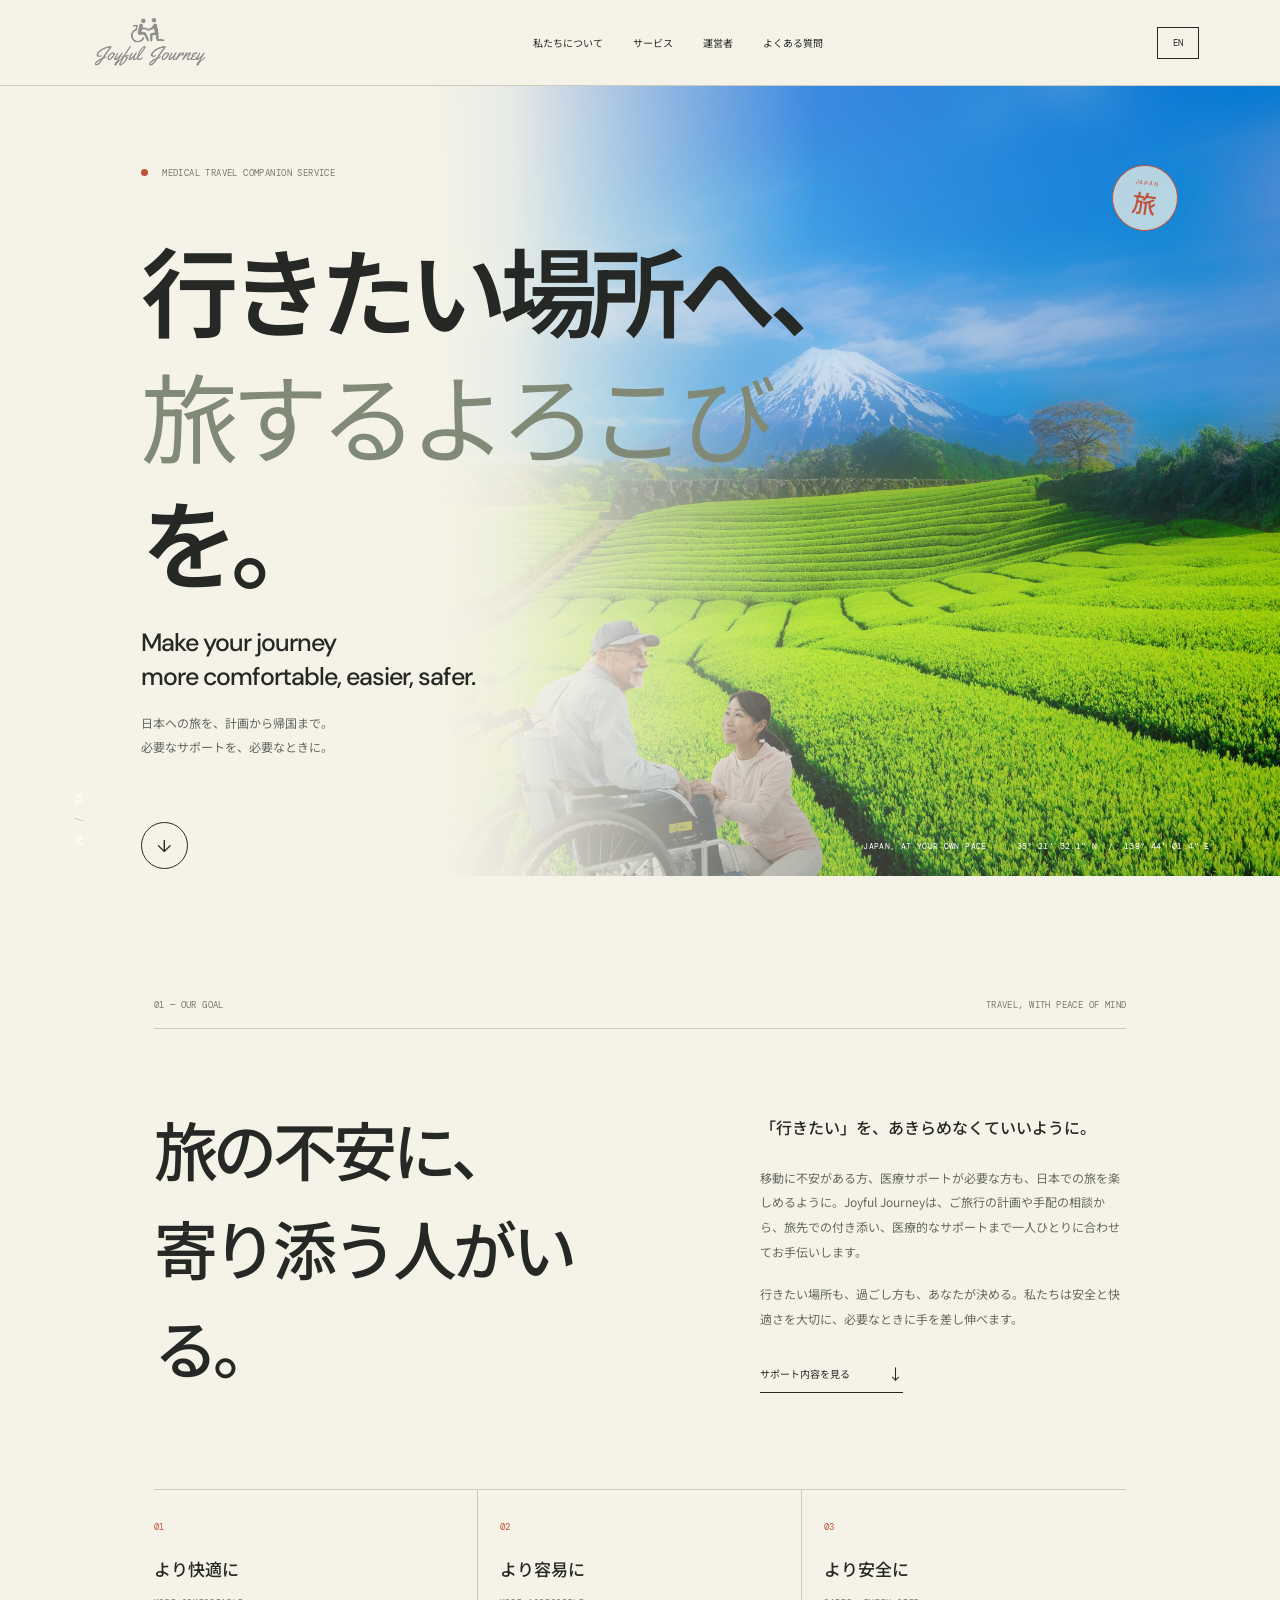
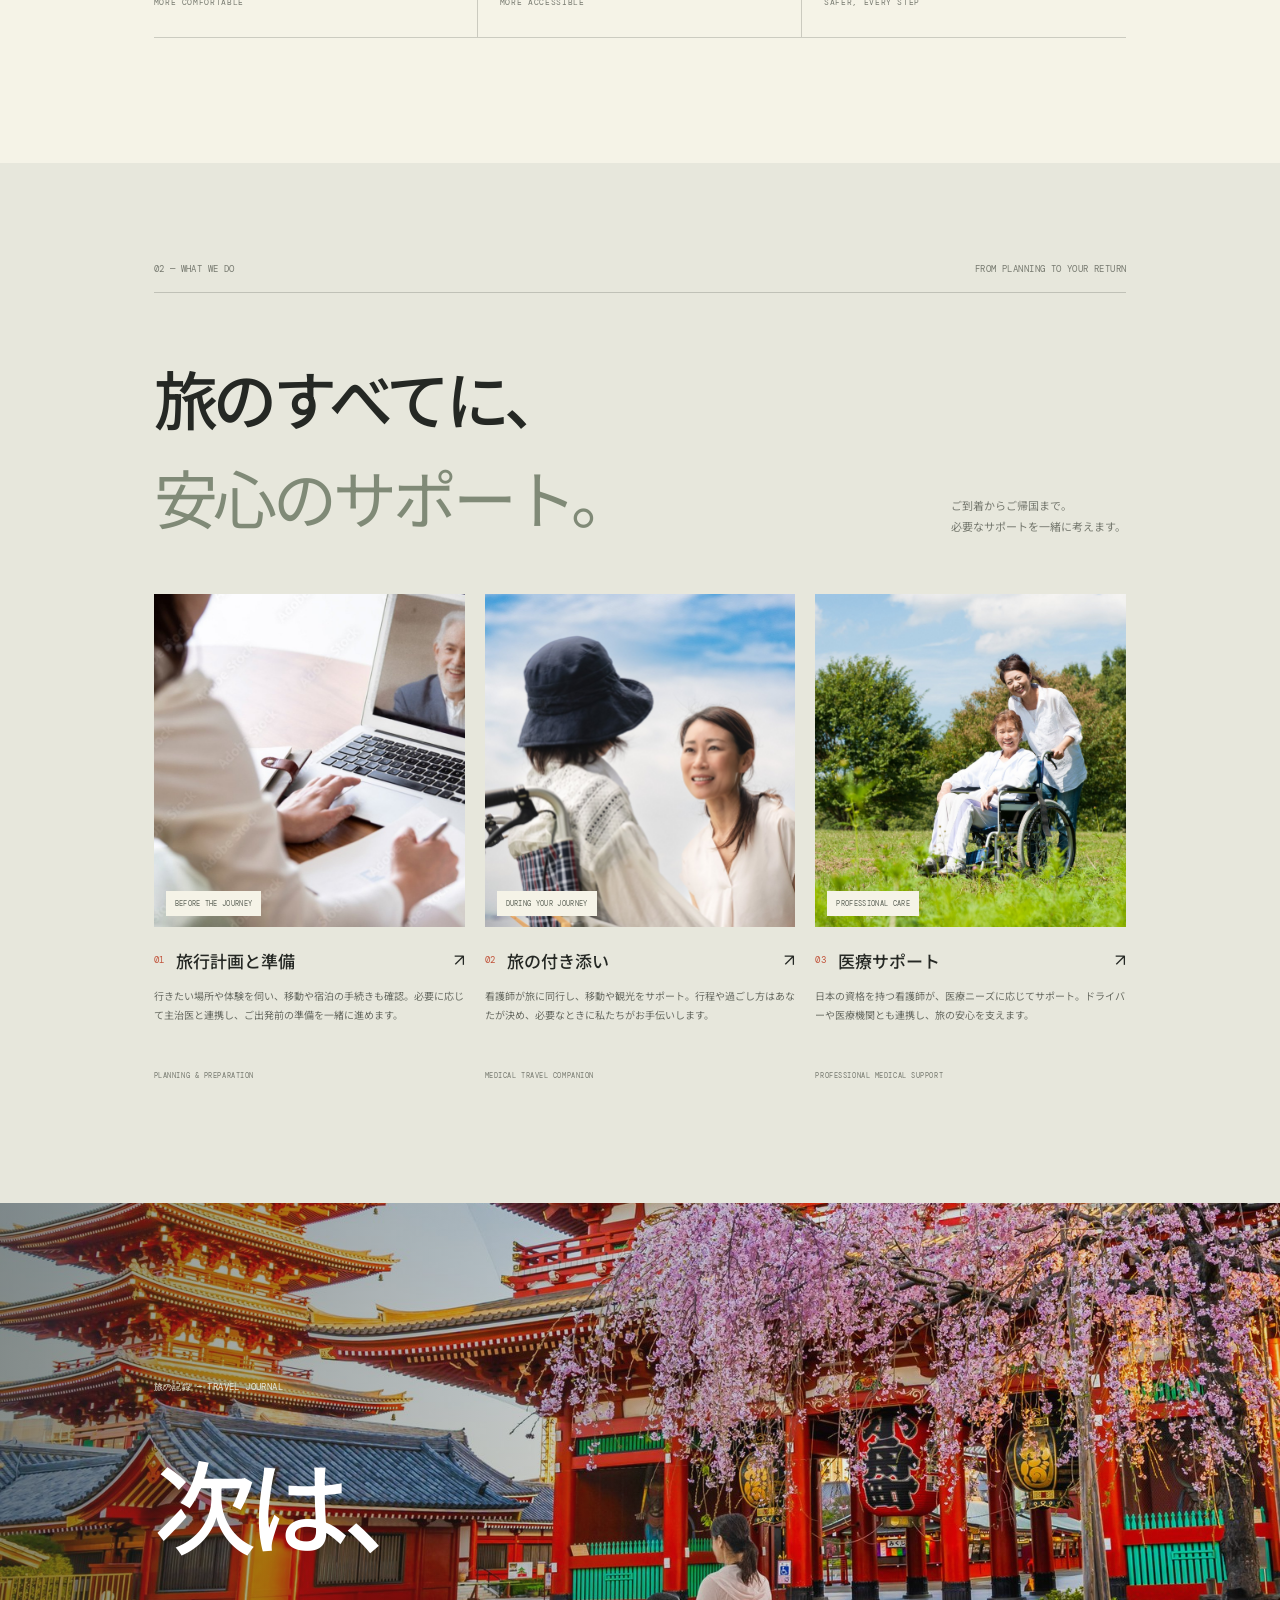
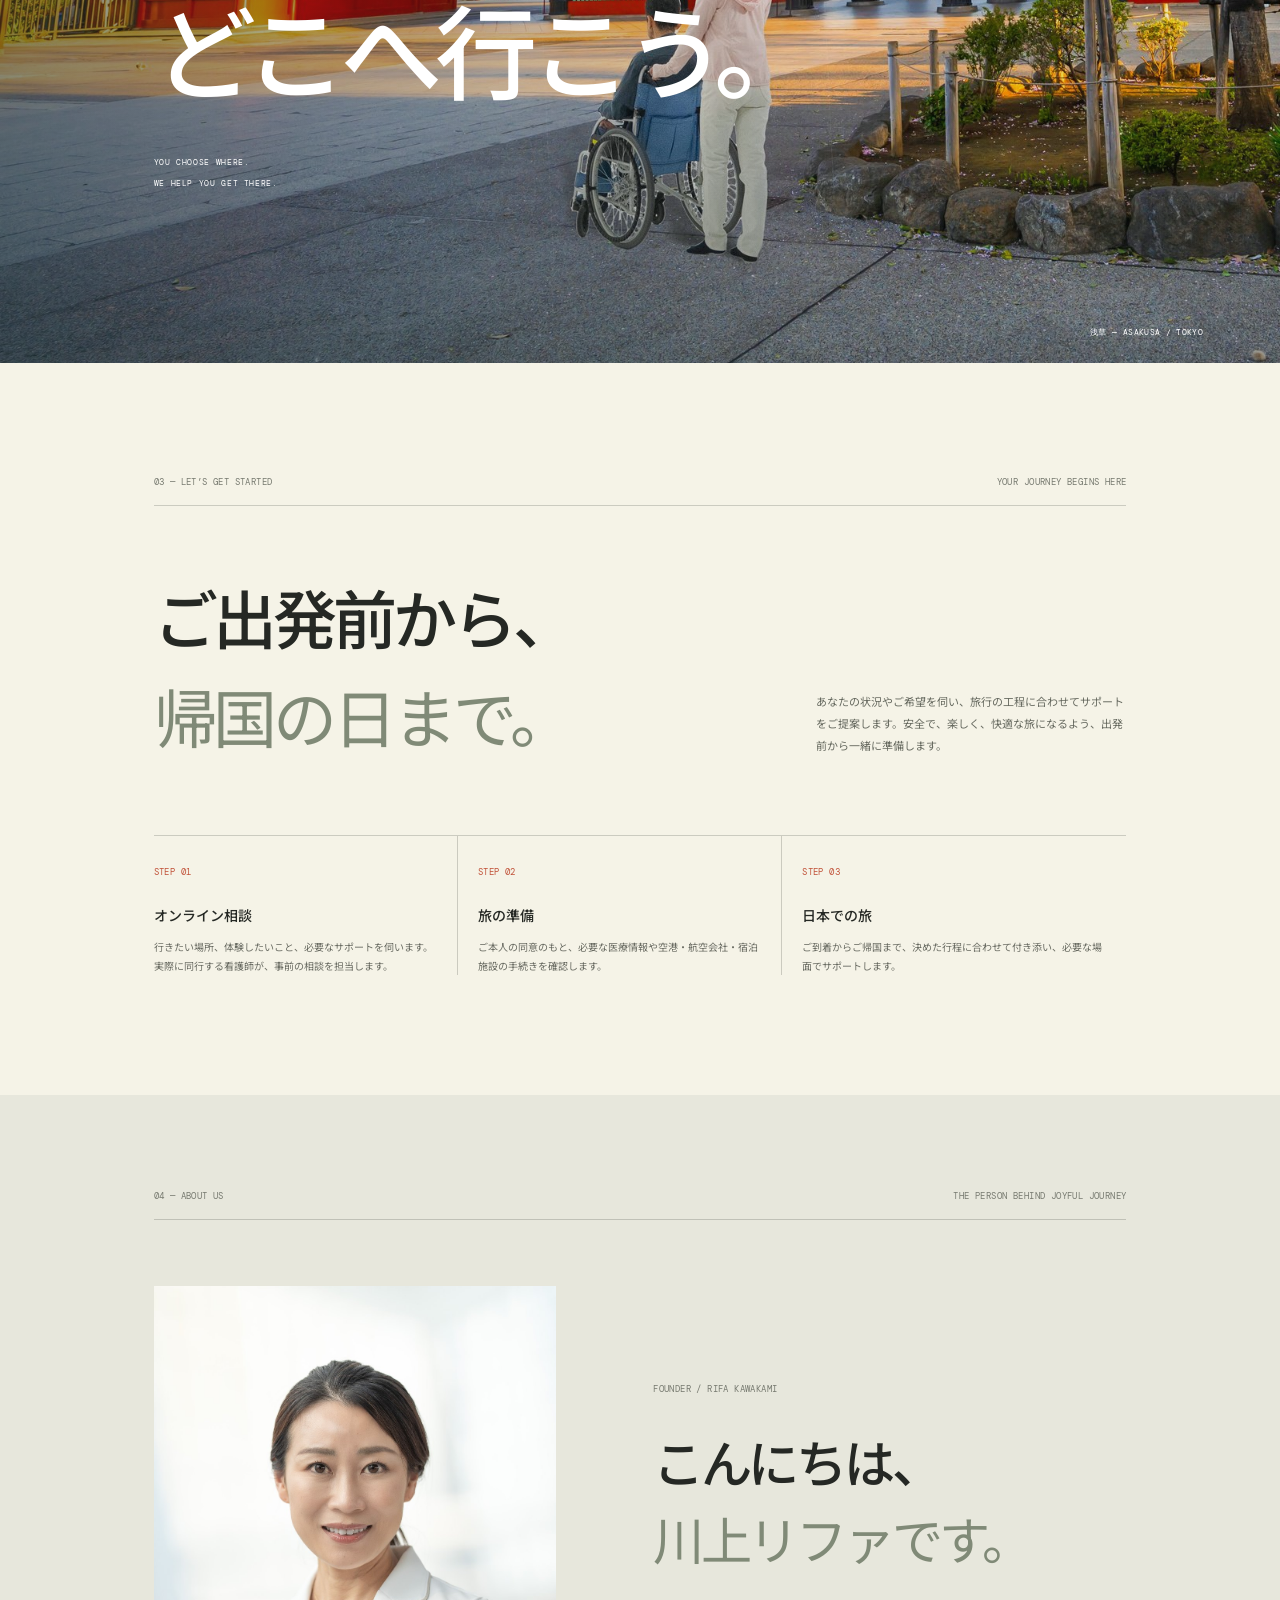
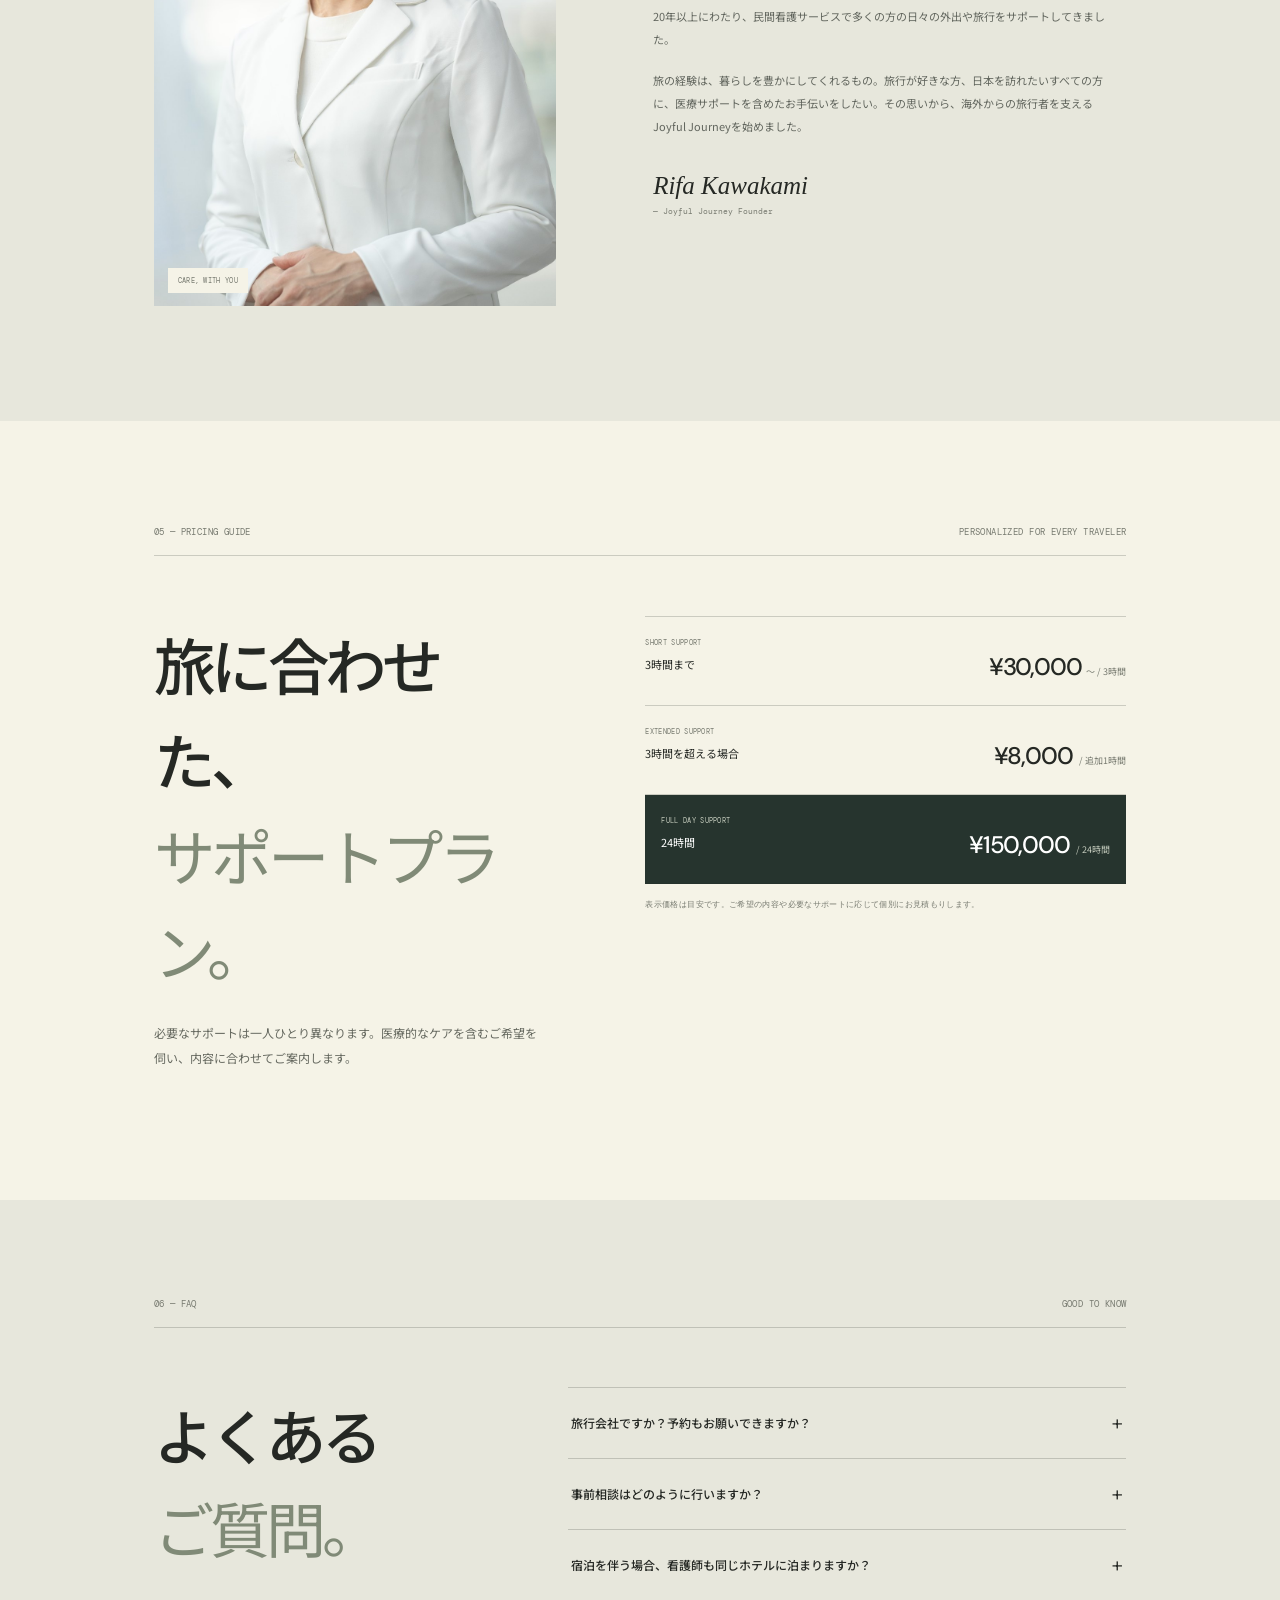
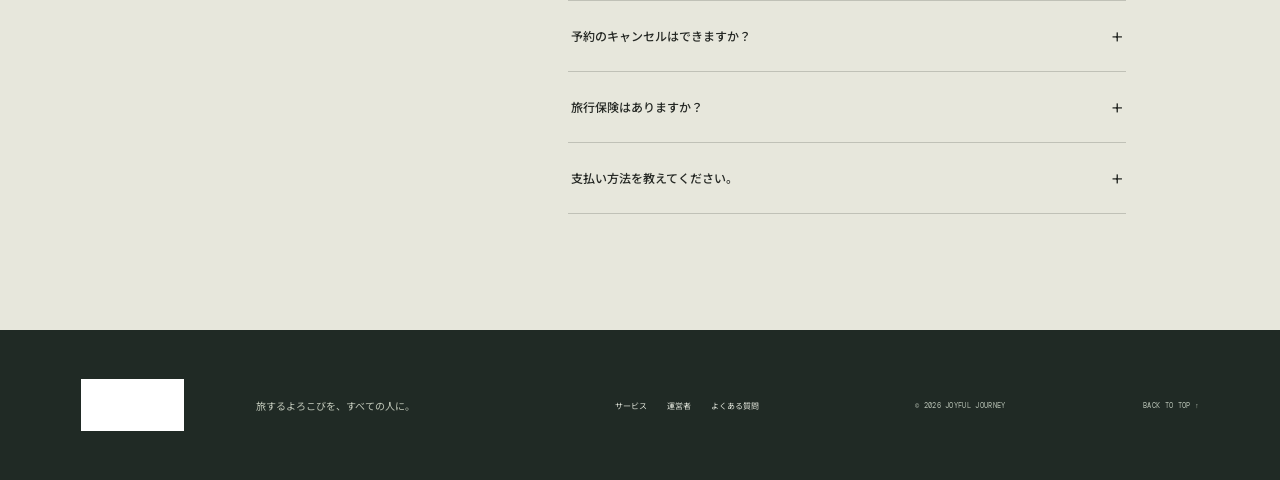
==== commit ea4376f1: "Add files via upload" ====
--- a/index.html
+++ b/index.html
@@ -1,137 +1,140 @@
 <!doctype html>
-<html lang="en">
+<html lang="ja">
 <head>
   <meta charset="utf-8">
   <meta name="viewport" content="width=device-width, initial-scale=1">
-  <meta name="theme-color" content="#f5f3e7">
-  <meta name="description" content="Joyful Journey helps travelers who need mobility or medical support experience Japan with greater comfort and peace of mind.">
-  <title>Joyful Journey — Accessible travel in Japan</title>
+  <meta name="theme-color" content="#f3f1e9">
+  <meta name="description" content="Joyful Journeyは、日本への旅を計画段階から支えるメディカル・トラベル・コンパニオンサービスです。看護師による医療サポートと、旅のあらゆる場面のアシスタンスを提供します。">
+  <title>Joyful Journey — 旅するよろこびを、すべての人に。</title>
   <link rel="preconnect" href="https://fonts.googleapis.com">
   <link rel="preconnect" href="https://fonts.gstatic.com" crossorigin>
   <link href="https://fonts.googleapis.com/css2?family=DM+Mono:wght@400;500&family=DM+Sans:wght@400;500;600;700&family=Noto+Sans+JP:wght@400;500;600;700&display=swap" rel="stylesheet">
-  <link rel="stylesheet" href="../style.css">
-  <script src="../script.js" defer></script>
+  <link rel="stylesheet" href="style.css">
+  <script src="script.js" defer></script>
 </head>
 <body>
-  <a class="skip-link" href="#main">Skip to content</a>
+  <a class="skip-link" href="#main">本文へスキップ</a>
   <header class="site-header">
-    <a class="brand" href="#top" aria-label="Joyful Journey home"><img src="../assets/joyful-journey-logo.jpg" alt="Joyful Journey"></a>
-    <nav id="site-nav" class="site-nav" aria-label="Main navigation">
-      <a href="#journey">Our approach</a><a href="#services">Services</a><a href="#about">About</a><a href="#faq">FAQ</a>
+    <a class="brand" href="#top" aria-label="Joyful Journey トップへ">
+      <img src="assets/joyful-journey-logo.jpg" alt="Joyful Journey">
+    </a>
+    <nav id="site-nav" class="site-nav" aria-label="メインナビゲーション">
+      <a href="#journey">私たちについて</a><a href="#services">サービス</a><a href="#about">運営者</a><a href="#faq">よくある質問</a>
     </nav>
     <div class="header-actions">
-      <a class="lang-switch" href="../index.html" lang="ja" aria-label="このページを日本語で表示">日本語</a>
+      <a class="lang-switch" href="en/index.html" lang="en" aria-label="View this page in English">EN</a>
       <button class="menu-toggle" type="button" aria-expanded="false" aria-controls="site-nav"><span></span><span></span><b>MENU</b></button>
     </div>
   </header>
 
   <main id="main">
     <section class="hero" id="top" aria-labelledby="hero-title">
-      <div class="hero-image" role="img" aria-label="A traveler in a wheelchair and a companion among tea fields beneath Mount Fuji">
+      <div class="hero-image" role="img" aria-label="富士山を望む茶畑を車いすで旅する人たち">
         <div class="hero-image-shade"></div>
         <div class="hero-image-caption"><span>JAPAN, AT YOUR OWN PACE</span><span>35° 21' 32.1" N&nbsp; / &nbsp;138° 44' 01.4" E</span></div>
       </div>
       <div class="hero-content">
         <p class="eyebrow"><span class="eyebrow-dot"></span> MEDICAL TRAVEL COMPANION SERVICE</p>
-        <h1 id="hero-title">Travel Japan<br><em>at your own pace.</em></h1>
-        <p class="hero-en">More comfortable. More accessible. Safer.</p>
-        <p class="hero-intro">From planning your trip to the journey home.<br>Support when and where you need it.</p>
-        <a href="#journey" class="circle-link" aria-label="Discover our approach"><span>↓</span></a>
+        <h1 id="hero-title">行きたい場所へ、<br><em>旅するよろこび</em>を。</h1>
+        <p class="hero-en">Make your journey<br>more comfortable, easier, safer.</p>
+        <p class="hero-intro">日本への旅を、計画から帰国まで。<br>必要なサポートを、必要なときに。</p>
+        <a href="#journey" class="circle-link" aria-label="Joyful Journeyについて"><span>↓</span></a>
       </div>
       <div class="hero-seal" aria-hidden="true"><span>JAPAN</span><b>旅</b></div>
       <span class="hero-index">01 <i>/</i> 04</span>
     </section>
 
     <section class="intro section-wrap" id="journey">
-      <div class="section-kicker"><span>01 — OUR APPROACH</span><span>TRAVEL, WITH PEACE OF MIND</span></div>
+      <div class="section-kicker"><span>01 — OUR GOAL</span><span>TRAVEL, WITH PEACE OF MIND</span></div>
       <div class="intro-layout">
-        <h2>A little support<br>can open up<br>the whole journey.</h2>
+        <h2>旅の不安に、<br>寄り添う人がいる。</h2>
         <div class="intro-copy">
-          <p class="lead">You shouldn’t have to give up on a place you want to see.</p>
-          <p>Joyful Journey supports people who need mobility assistance, medical care or extra reassurance while traveling in Japan. From planning and preparation to a companion by your side, we shape our support around each traveler.</p>
-          <p>You choose where to go and how to spend your time. We help you travel with greater safety and comfort, and offer a helping hand whenever you need one.</p>
-          <a class="under-link" href="#services">Explore our support <span>↓</span></a>
+          <p class="lead">「行きたい」を、あきらめなくていいように。</p>
+          <p>移動に不安がある方、医療サポートが必要な方も、日本での旅を楽しめるように。Joyful Journeyは、ご旅行の計画や手配の相談から、旅先での付き添い、医療的なサポートまで一人ひとりに合わせてお手伝いします。</p>
+          <p>行きたい場所も、過ごし方も、あなたが決める。私たちは安全と快適さを大切に、必要なときに手を差し伸べます。</p>
+          <a class="under-link" href="#services">サポート内容を見る <span>↓</span></a>
         </div>
       </div>
       <div class="promise-row">
-        <div><span>01</span><p>More comfortable</p><small>THOUGHTFUL SUPPORT</small></div>
-        <div><span>02</span><p>More accessible</p><small>YOUR JOURNEY, YOUR WAY</small></div>
-        <div><span>03</span><p>Safer, every step</p><small>CARE WHEN YOU NEED IT</small></div>
+        <div><span>01</span><p>より快適に</p><small>MORE COMFORTABLE</small></div>
+        <div><span>02</span><p>より容易に</p><small>MORE ACCESSIBLE</small></div>
+        <div><span>03</span><p>より安全に</p><small>SAFER, EVERY STEP</small></div>
       </div>
     </section>
 
     <section class="services section-wrap" id="services">
       <div class="section-kicker"><span>02 — WHAT WE DO</span><span>FROM PLANNING TO YOUR RETURN</span></div>
-      <div class="section-title-row"><h2>Support for<br><em>every part of the journey.</em></h2><p>From your arrival in Japan<br>until the day you return home.</p></div>
+      <div class="section-title-row"><h2>旅のすべてに、<br><em>安心のサポート。</em></h2><p>ご到着からご帰国まで。<br>必要なサポートを一緒に考えます。</p></div>
       <div class="service-grid">
         <article class="service-card service-planning reveal">
-          <div class="service-photo"><img src="../assets/consultation.jpg" alt="A traveler discussing a trip online" loading="lazy"><span class="photo-label">BEFORE THE JOURNEY</span></div>
-          <div class="service-heading"><span>01</span><h3>Planning &amp; preparation</h3><b>↗</b></div>
-          <p>Tell us where you would like to go and what you hope to experience. With your consent, we can review your needs, coordinate with your physician and help confirm arrangements with airports, airlines and accommodation providers.</p>
-          <small>PLAN WITH CONFIDENCE</small>
+          <div class="service-photo"><img src="assets/consultation.jpg" alt="オンラインで旅の相談をする様子" loading="lazy"><span class="photo-label">BEFORE THE JOURNEY</span></div>
+          <div class="service-heading"><span>01</span><h3>旅行計画と準備</h3><b>↗</b></div>
+          <p>行きたい場所や体験を伺い、移動や宿泊の手続きも確認。必要に応じて主治医と連携し、ご出発前の準備を一緒に進めます。</p>
+          <small>PLANNING &amp; PREPARATION</small>
         </article>
         <article class="service-card service-companion reveal">
-          <div class="service-photo"><img src="../assets/nurse-companion.jpg" alt="A companion supporting a wheelchair traveler" loading="lazy"><span class="photo-label">DURING YOUR JOURNEY</span></div>
-          <div class="service-heading"><span>02</span><h3>A companion for your trip</h3><b>↗</b></div>
-          <p>A nurse can accompany you and support you through transportation, sightseeing and daily activities. Your itinerary is yours to create; we are there to help when you need us.</p>
+          <div class="service-photo"><img src="assets/nurse-companion.jpg" alt="車いすの旅人に付き添う看護師" loading="lazy"><span class="photo-label">DURING YOUR JOURNEY</span></div>
+          <div class="service-heading"><span>02</span><h3>旅の付き添い</h3><b>↗</b></div>
+          <p>看護師が旅に同行し、移動や観光をサポート。行程や過ごし方はあなたが決め、必要なときに私たちがお手伝いします。</p>
           <small>MEDICAL TRAVEL COMPANION</small>
         </article>
         <article class="service-card service-medical reveal">
-          <div class="service-photo"><img src="../assets/AdobeStock_92051642%20SQ.jpg" alt="A traveler in a wheelchair enjoying a visit with a companion" loading="lazy"><span class="photo-label">PROFESSIONAL CARE</span></div>
-          <div class="service-heading"><span>03</span><h3>Medical support</h3><b>↗</b></div>
-          <p>Japanese-licensed registered nurses support travelers with medical needs. We work alongside professional drivers, medical providers and knowledgeable travel assistants to bring care and peace of mind to your journey.</p>
+          <div class="service-photo"><img src="assets/AdobeStock_92051642%20SQ.jpg" alt="車いすで旅を楽しむ旅行者と付き添う人" loading="lazy"><span class="photo-label">PROFESSIONAL CARE</span></div>
+          <div class="service-heading"><span>03</span><h3>医療サポート</h3><b>↗</b></div>
+          <p>日本の資格を持つ看護師が、医療ニーズに応じてサポート。ドライバーや医療機関とも連携し、旅の安心を支えます。</p>
           <small>PROFESSIONAL MEDICAL SUPPORT</small>
         </article>
       </div>
     </section>
 
-    <section class="destination" aria-label="A destination in Japan">
-      <div class="destination-photo"><img src="../assets/tokyo-temple.jpg" alt="A traveler visiting a temple in Asakusa" loading="lazy"></div>
-      <div class="destination-copy"><span class="eyebrow">TRAVEL JOURNAL — JAPAN</span><p>Where shall<br>we go next?</p><span class="destination-en">YOU CHOOSE WHERE.<br>WE HELP YOU GET THERE.</span></div>
+    <section class="destination" aria-label="旅先の風景">
+      <div class="destination-photo"><img src="assets/tokyo-temple.jpg" alt="浅草の寺院を訪れる旅人" loading="lazy"></div>
+      <div class="destination-copy"><span class="eyebrow">旅の記録 — TRAVEL JOURNAL</span><p>次は、<br>どこへ行こう。</p><span class="destination-en">YOU CHOOSE WHERE.<br>WE HELP YOU GET THERE.</span></div>
       <span class="destination-number">浅草 — ASAKUSA / TOKYO</span>
     </section>
 
     <section class="process section-wrap">
       <div class="section-kicker"><span>03 — LET’S GET STARTED</span><span>YOUR JOURNEY BEGINS HERE</span></div>
-      <div class="process-layout"><h2>From the first plan<br><em>to the journey home.</em></h2><p>We listen to what matters to you and suggest support that fits your trip. Together, we prepare for a safe, comfortable and enjoyable journey, starting before you leave.</p></div>
+      <div class="process-layout"><h2>ご出発前から、<br><em>帰国の日まで。</em></h2><p>あなたの状況やご希望を伺い、旅行の工程に合わせてサポートをご提案します。安全で、楽しく、快適な旅になるよう、出発前から一緒に準備します。</p></div>
       <div class="process-steps">
-        <article><span>STEP 01</span><h3>Meet online</h3><p>Tell us where you want to go, what you hope to experience and what support you may need. The nurse who will accompany you leads this first conversation.</p></article>
-        <article><span>STEP 02</span><h3>Prepare together</h3><p>With your consent, we review relevant medical needs and help confirm arrangements with your airport, airline and accommodation.</p></article>
-        <article><span>STEP 03</span><h3>Enjoy your time in Japan</h3><p>From arrival until your return home, we accompany you according to your itinerary and offer support wherever it is needed.</p></article>
+        <article><span>STEP 01</span><h3>オンライン相談</h3><p>行きたい場所、体験したいこと、必要なサポートを伺います。実際に同行する看護師が、事前の相談を担当します。</p></article>
+        <article><span>STEP 02</span><h3>旅の準備</h3><p>ご本人の同意のもと、必要な医療情報や空港・航空会社・宿泊施設の手続きを確認します。</p></article>
+        <article><span>STEP 03</span><h3>日本での旅</h3><p>ご到着からご帰国まで、決めた行程に合わせて付き添い、必要な場面でサポートします。</p></article>
       </div>
     </section>
 
     <section class="about section-wrap" id="about">
       <div class="section-kicker"><span>04 — ABOUT US</span><span>THE PERSON BEHIND JOYFUL JOURNEY</span></div>
       <div class="about-layout">
-        <div class="about-photo"><img src="../assets/DSC04614%20mod01.jpg" alt="Joyful Journey founder Rifa Kawakami" loading="lazy"><span>CARE, WITH YOU</span></div>
-        <div class="about-copy"><span class="eyebrow">FOUNDER / RIFA KAWAKAMI</span><h2>Hello,<br><em>I’m Rifa Kawakami.</em></h2><p>As a public health advisor with more than 20 years of experience in private nursing services, I have supported many people with everyday outings and travel.</p><p>I believe travel can greatly enrich our lives. I started Joyful Journey to help people who love to travel—and everyone who hopes to visit Japan—with the support they need, including medical assistance.</p><p class="about-signature">Rifa Kawakami<span>— Joyful Journey Founder</span></p></div>
+        <div class="about-photo"><img src="assets/DSC04614%20mod01.jpg" alt="川上リファのプロフィール写真" loading="lazy"><span>CARE, WITH YOU</span></div>
+        <div class="about-copy"><span class="eyebrow">FOUNDER / RIFA KAWAKAMI</span><h2>こんにちは、<br><em>川上リファです。</em></h2><p>20年以上にわたり、民間看護サービスで多くの方の日々の外出や旅行をサポートしてきました。</p><p>旅の経験は、暮らしを豊かにしてくれるもの。旅行が好きな方、日本を訪れたいすべての方に、医療サポートを含めたお手伝いをしたい。その思いから、海外からの旅行者を支えるJoyful Journeyを始めました。</p><p class="about-signature">Rifa Kawakami<span>— Joyful Journey Founder</span></p></div>
       </div>
     </section>
 
     <section class="pricing section-wrap" id="pricing">
       <div class="section-kicker"><span>05 — PRICING GUIDE</span><span>PERSONALIZED FOR EVERY TRAVELER</span></div>
-      <div class="pricing-layout"><div><h2>Support shaped<br><em>around your trip.</em></h2><p>Every traveler has different needs. We consider the support you would like, including any medical care, and provide a personalized estimate.</p></div>
-        <div class="price-options"><article><span>SHORT SUPPORT</span><p>Up to 3 hours</p><strong>¥30,000<small>from / 3 hours</small></strong></article><article><span>EXTENDED SUPPORT</span><p>Over 3 hours</p><strong>¥8,000<small> / each additional hour</small></strong></article><article class="price-day"><span>FULL DAY SUPPORT</span><p>24 hours</p><strong>¥150,000<small> / 24 hours</small></strong></article><small class="price-note">Prices are a guide. Your estimate will reflect your itinerary and the support you need.</small></div>
+      <div class="pricing-layout"><div><h2>旅に合わせた、<br><em>サポートプラン。</em></h2><p>必要なサポートは一人ひとり異なります。医療的なケアを含むご希望を伺い、内容に合わせてご案内します。</p></div>
+        <div class="price-options"><article><span>SHORT SUPPORT</span><p>3時間まで</p><strong>¥30,000<small>〜 / 3時間</small></strong></article><article><span>EXTENDED SUPPORT</span><p>3時間を超える場合</p><strong>¥8,000<small> / 追加1時間</small></strong></article><article class="price-day"><span>FULL DAY SUPPORT</span><p>24時間</p><strong>¥150,000<small> / 24時間</small></strong></article><small class="price-note">表示価格は目安です。ご希望の内容や必要なサポートに応じて個別にお見積もりします。</small></div>
       </div>
     </section>
 
     <section class="faq section-wrap" id="faq">
       <div class="section-kicker"><span>06 — FAQ</span><span>GOOD TO KNOW</span></div>
-      <div class="faq-layout"><h2>Questions<br><em>you may have.</em></h2><div class="faq-list">
-        <details><summary>Are you a travel agency? Can you make reservations?<span>+</span></summary><p>We are not a travel agency. We can work with trusted travel agencies, help arrange a private tour, or help you join a group tour. If you need a vehicle with special accommodations, we can help provide one.</p></details>
-        <details><summary>How does the pre-trip consultation work?<span>+</span></summary><p>We usually meet online. The nurse who will accompany you on your trip leads the conversation so we can understand what support you need, including any medical assistance.</p></details>
-        <details><summary>Does the nurse stay at the same hotel?<span>+</span></summary><p>For an overnight trip, please arrange a separate room for the nurse. If you need 24-hour assistance, we will do our best to arrange rooms close to each other. When overnight assistance is not needed, the nurse may stay at a nearby hotel.</p></details>
-        <details><summary>Can I cancel my reservation?<span>+</span></summary><p>You can cancel your Joyful Journey reservation at any time. Reservations made with tour, transport or hotel providers follow each provider’s cancellation policy.</p></details>
-        <details><summary>Do you offer travel insurance?<span>+</span></summary><p>We do not sell travel insurance. We recommend comprehensive coverage for trip interruptions, delays, illness or injury abroad and other unexpected expenses. We can refer you to travel insurance providers in Japan.</p></details>
-        <details><summary>How can I pay?<span>+</span></summary><p>Major credit cards, including Visa and Mastercard, are accepted.</p></details>
+      <div class="faq-layout"><h2>よくある<br><em>ご質問。</em></h2><div class="faq-list">
+        <details><summary>旅行会社ですか？予約もお願いできますか？<span>+</span></summary><p>私たちは旅行会社ではありません。ご希望に応じて、信頼できる旅行会社と連携したり、移動に必要な車両やプライベートツアーの手配をお手伝いしたりできます。</p></details>
+        <details><summary>事前相談はどのように行いますか？<span>+</span></summary><p>主にオンラインミーティングでご相談します。実際の旅に同行する看護師が、医療面を含めた必要なサポートを事前に伺います。</p></details>
+        <details><summary>宿泊を伴う場合、看護師も同じホテルに泊まりますか？<span>+</span></summary><p>宿泊を伴うサポートでは、看護師用の別室をご用意いただきます。24時間のサポートをご希望の場合は、できる限り近いお部屋を手配できるよう調整します。</p></details>
+        <details><summary>予約のキャンセルはできますか？<span>+</span></summary><p>Joyful Journeyへのご予約はいつでもキャンセルできます。ツアー、交通機関、ホテルなど、各事業者への予約にはそれぞれのキャンセルポリシーが適用されます。</p></details>
+        <details><summary>旅行保険はありますか？<span>+</span></summary><p>当社では旅行保険を販売していません。旅行の中断や病気・けがに備え、包括的な海外旅行保険への加入をおすすめしています。ご希望があれば、日本の保険会社をご紹介します。</p></details>
+        <details><summary>支払い方法を教えてください。<span>+</span></summary><p>VISA、Mastercardなどの主要なクレジットカードをご利用いただけます。</p></details>
       </div></div>
     </section>
+
   </main>
   <footer class="site-footer">
-    <a class="footer-brand" href="#top"><img src="../assets/joyful-journey-logo.jpg" alt="Joyful Journey"></a>
-    <p>Travel with joy, wherever the journey takes you.</p>
-    <nav aria-label="Footer navigation"><a href="#services">Services</a><a href="#about">About</a><a href="#faq">FAQ</a></nav>
+    <a class="footer-brand" href="#top"><img src="assets/joyful-journey-logo.jpg" alt="Joyful Journey"></a>
+    <p>旅するよろこびを、すべての人に。</p>
+    <nav aria-label="フッターナビゲーション"><a href="#services">サービス</a><a href="#about">運営者</a><a href="#faq">よくある質問</a></nav>
     <span>© 2026 JOYFUL JOURNEY</span><a href="#top" class="back-top">BACK TO TOP ↑</a>
   </footer>
 </body>
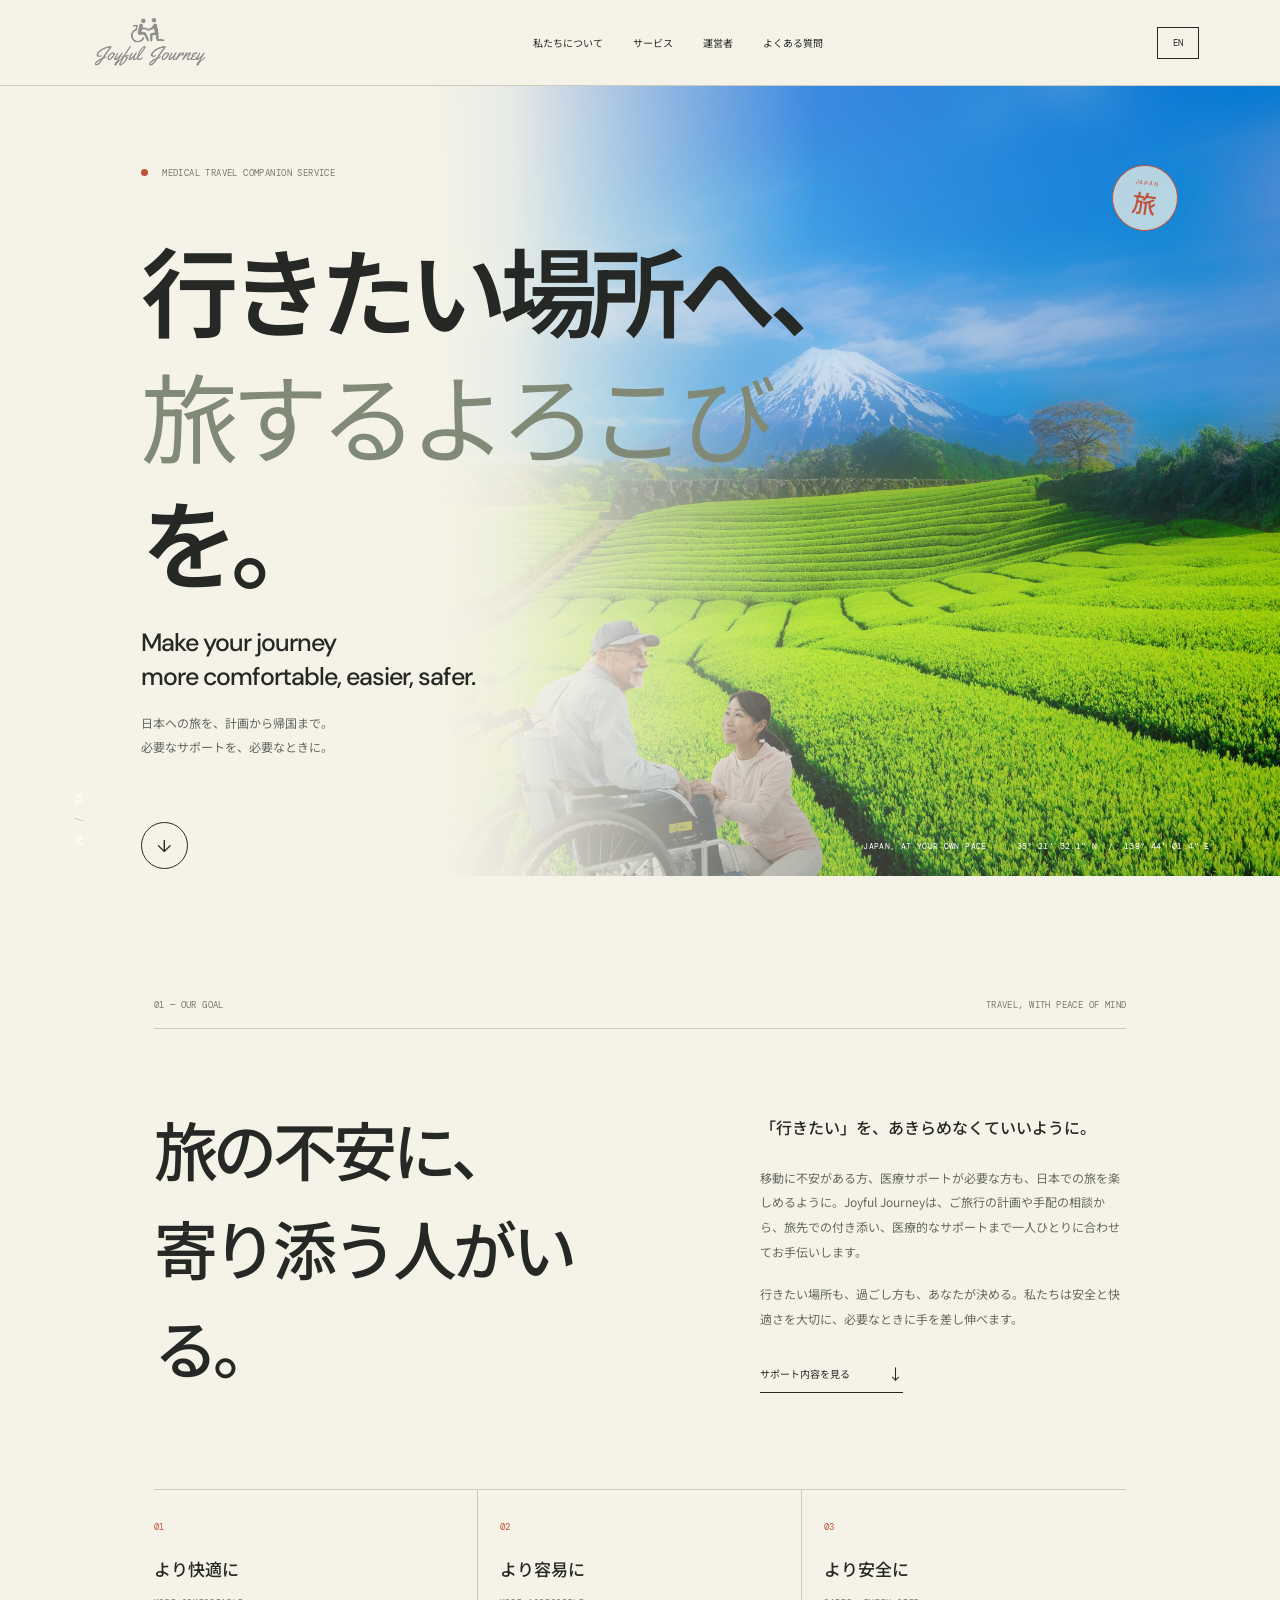
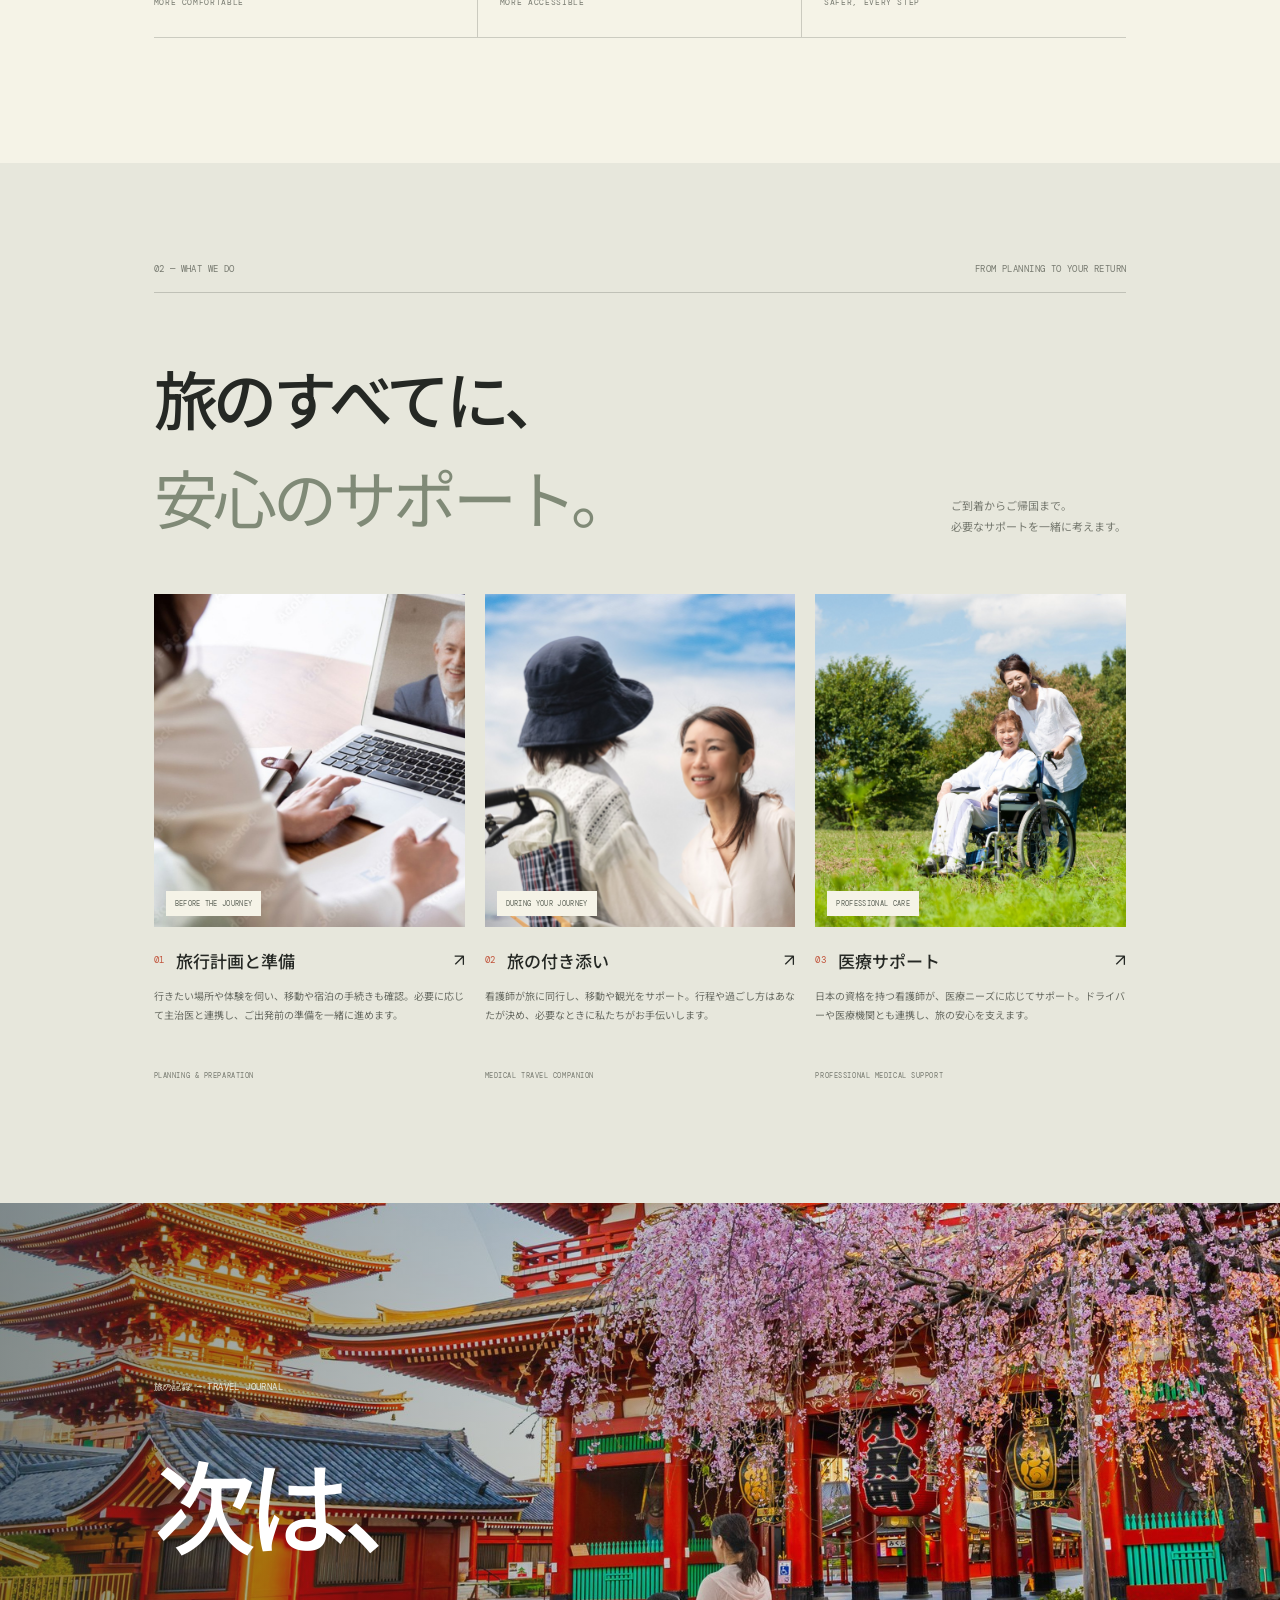
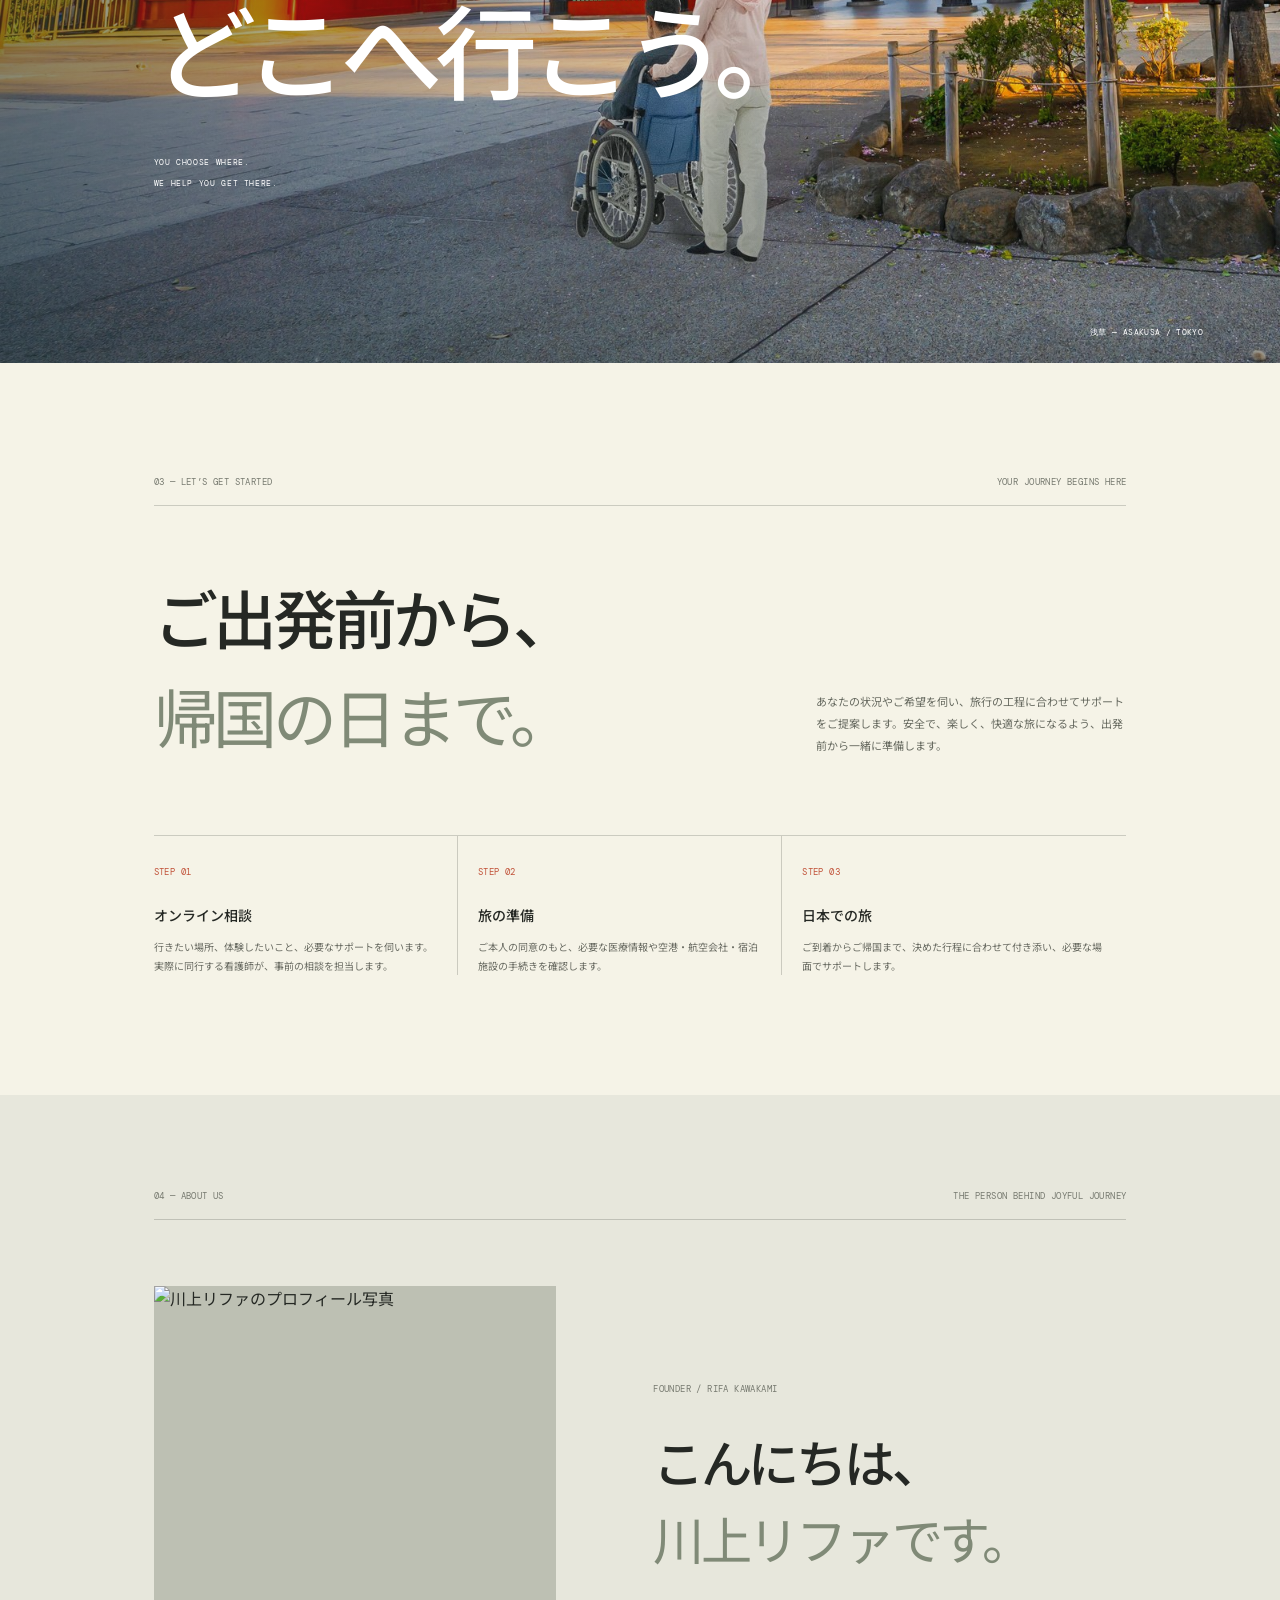
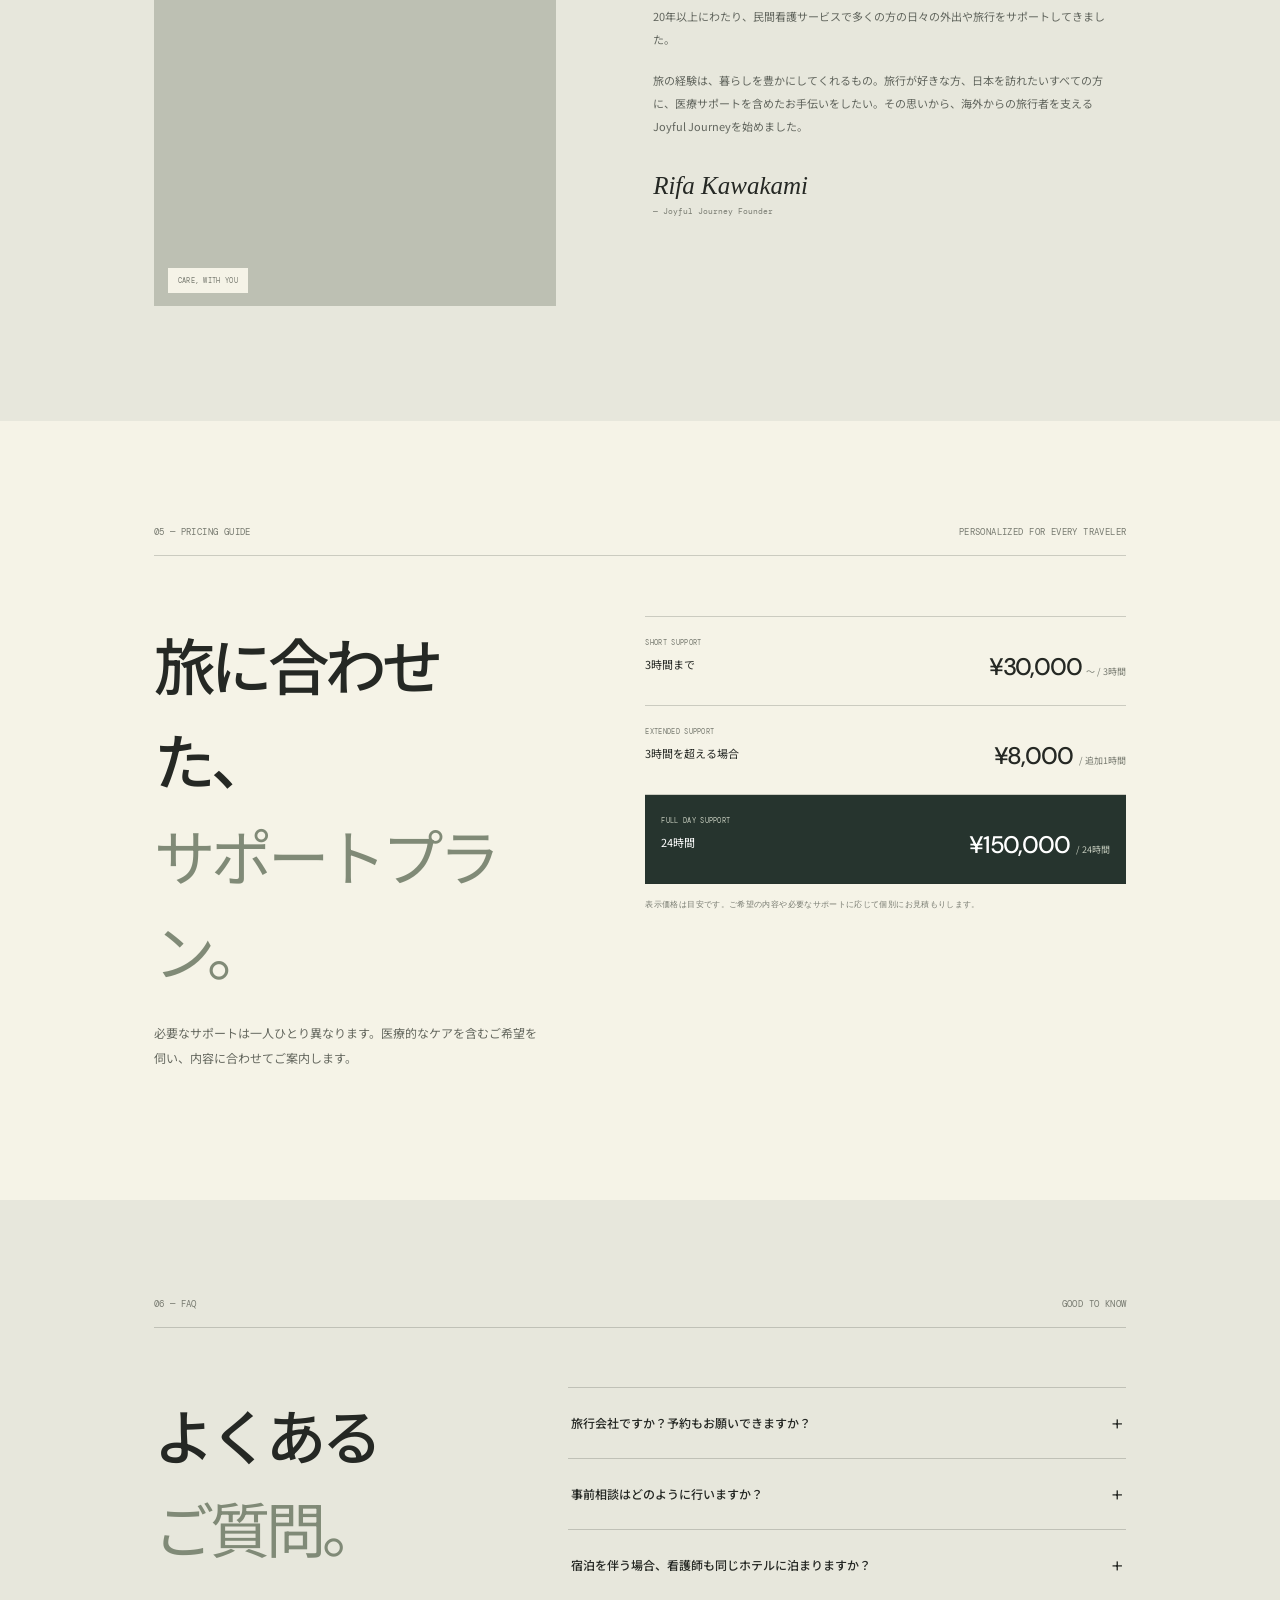
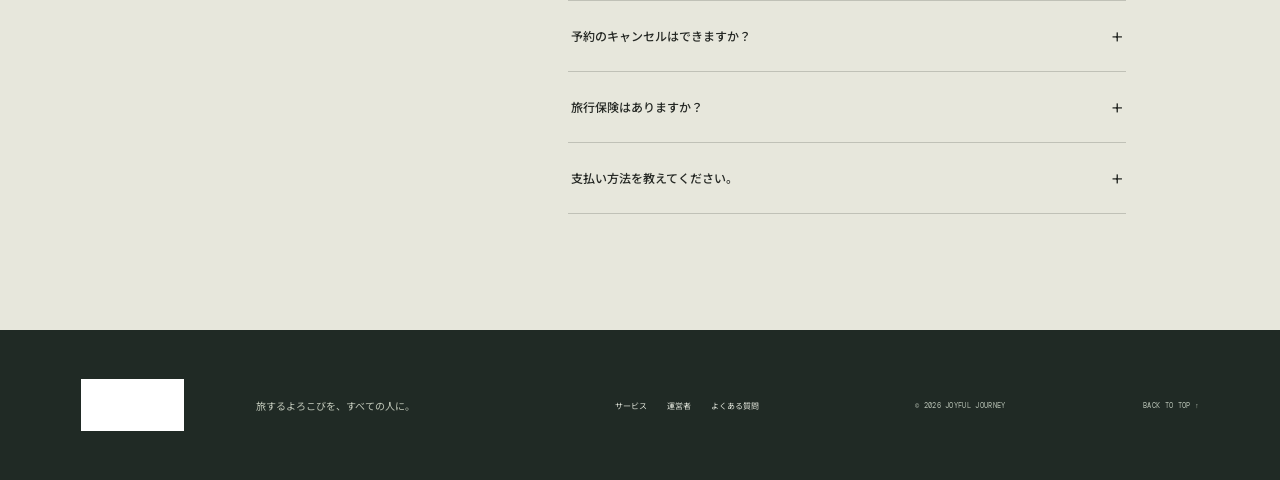
==== commit cdc35bdc: "Update index.html" ====
--- a/index.html
+++ b/index.html
@@ -106,7 +106,7 @@
     <section class="about section-wrap" id="about">
       <div class="section-kicker"><span>04 — ABOUT US</span><span>THE PERSON BEHIND JOYFUL JOURNEY</span></div>
       <div class="about-layout">
-        <div class="about-photo"><img src="assets/DSC04614%20mod01.jpg" alt="川上リファのプロフィール写真" loading="lazy"><span>CARE, WITH YOU</span></div>
+        <div class="about-photo"><img src="assets/image_3496.jpg" alt="川上リファのプロフィール写真" loading="lazy"><span>CARE, WITH YOU</span></div>
         <div class="about-copy"><span class="eyebrow">FOUNDER / RIFA KAWAKAMI</span><h2>こんにちは、<br><em>川上リファです。</em></h2><p>20年以上にわたり、民間看護サービスで多くの方の日々の外出や旅行をサポートしてきました。</p><p>旅の経験は、暮らしを豊かにしてくれるもの。旅行が好きな方、日本を訪れたいすべての方に、医療サポートを含めたお手伝いをしたい。その思いから、海外からの旅行者を支えるJoyful Journeyを始めました。</p><p class="about-signature">Rifa Kawakami<span>— Joyful Journey Founder</span></p></div>
       </div>
     </section>
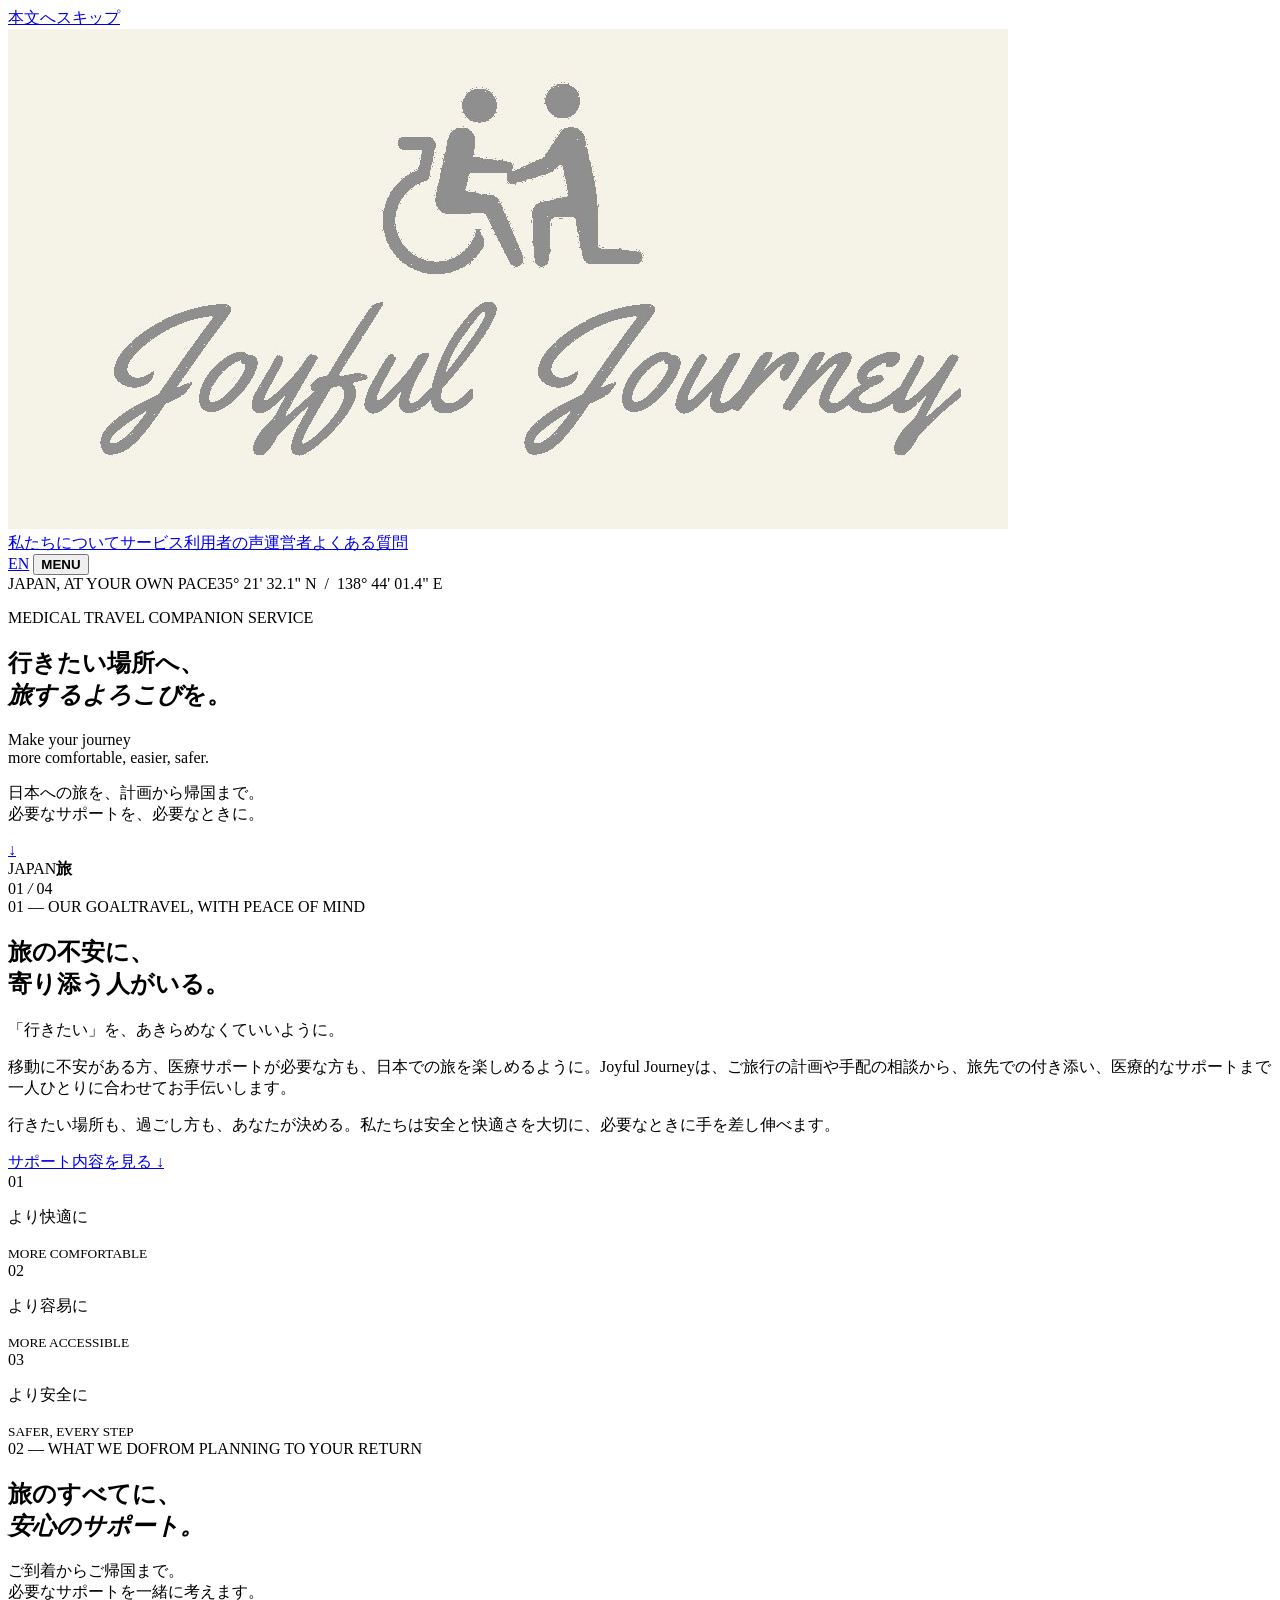
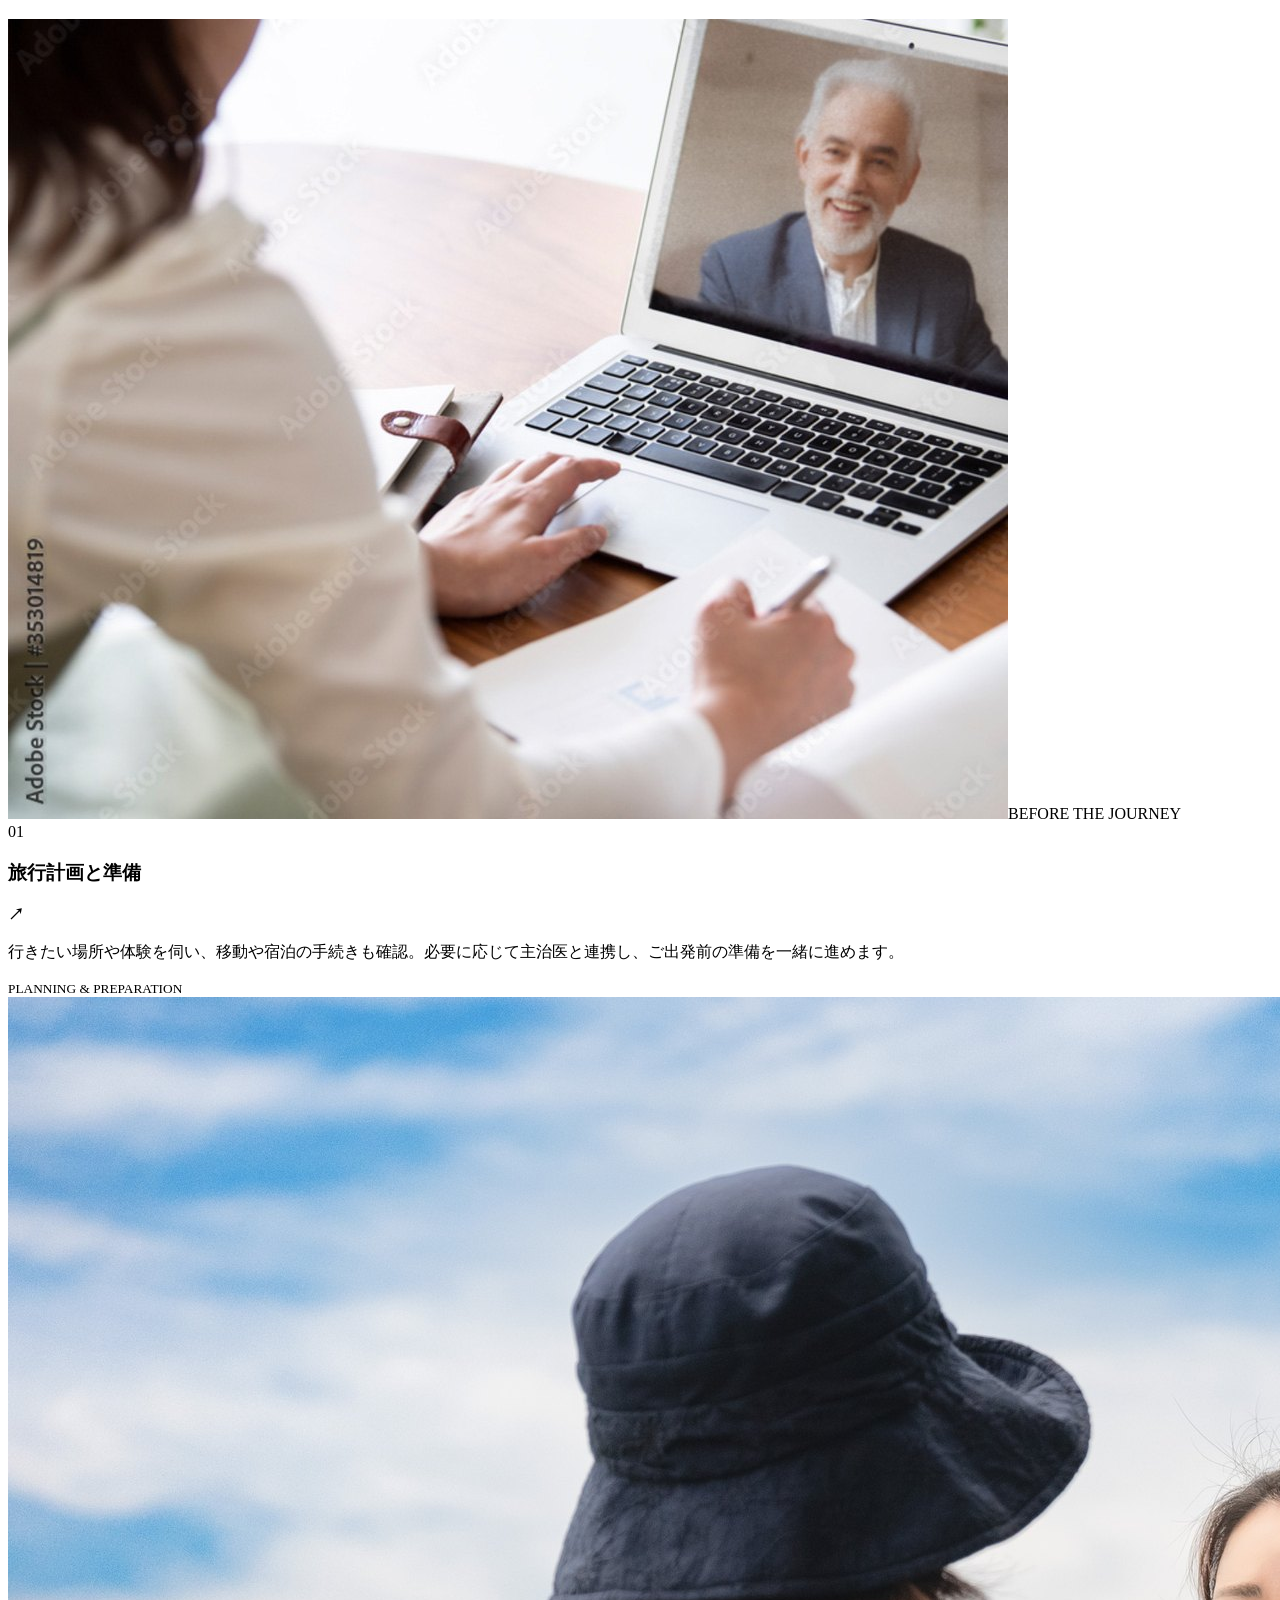
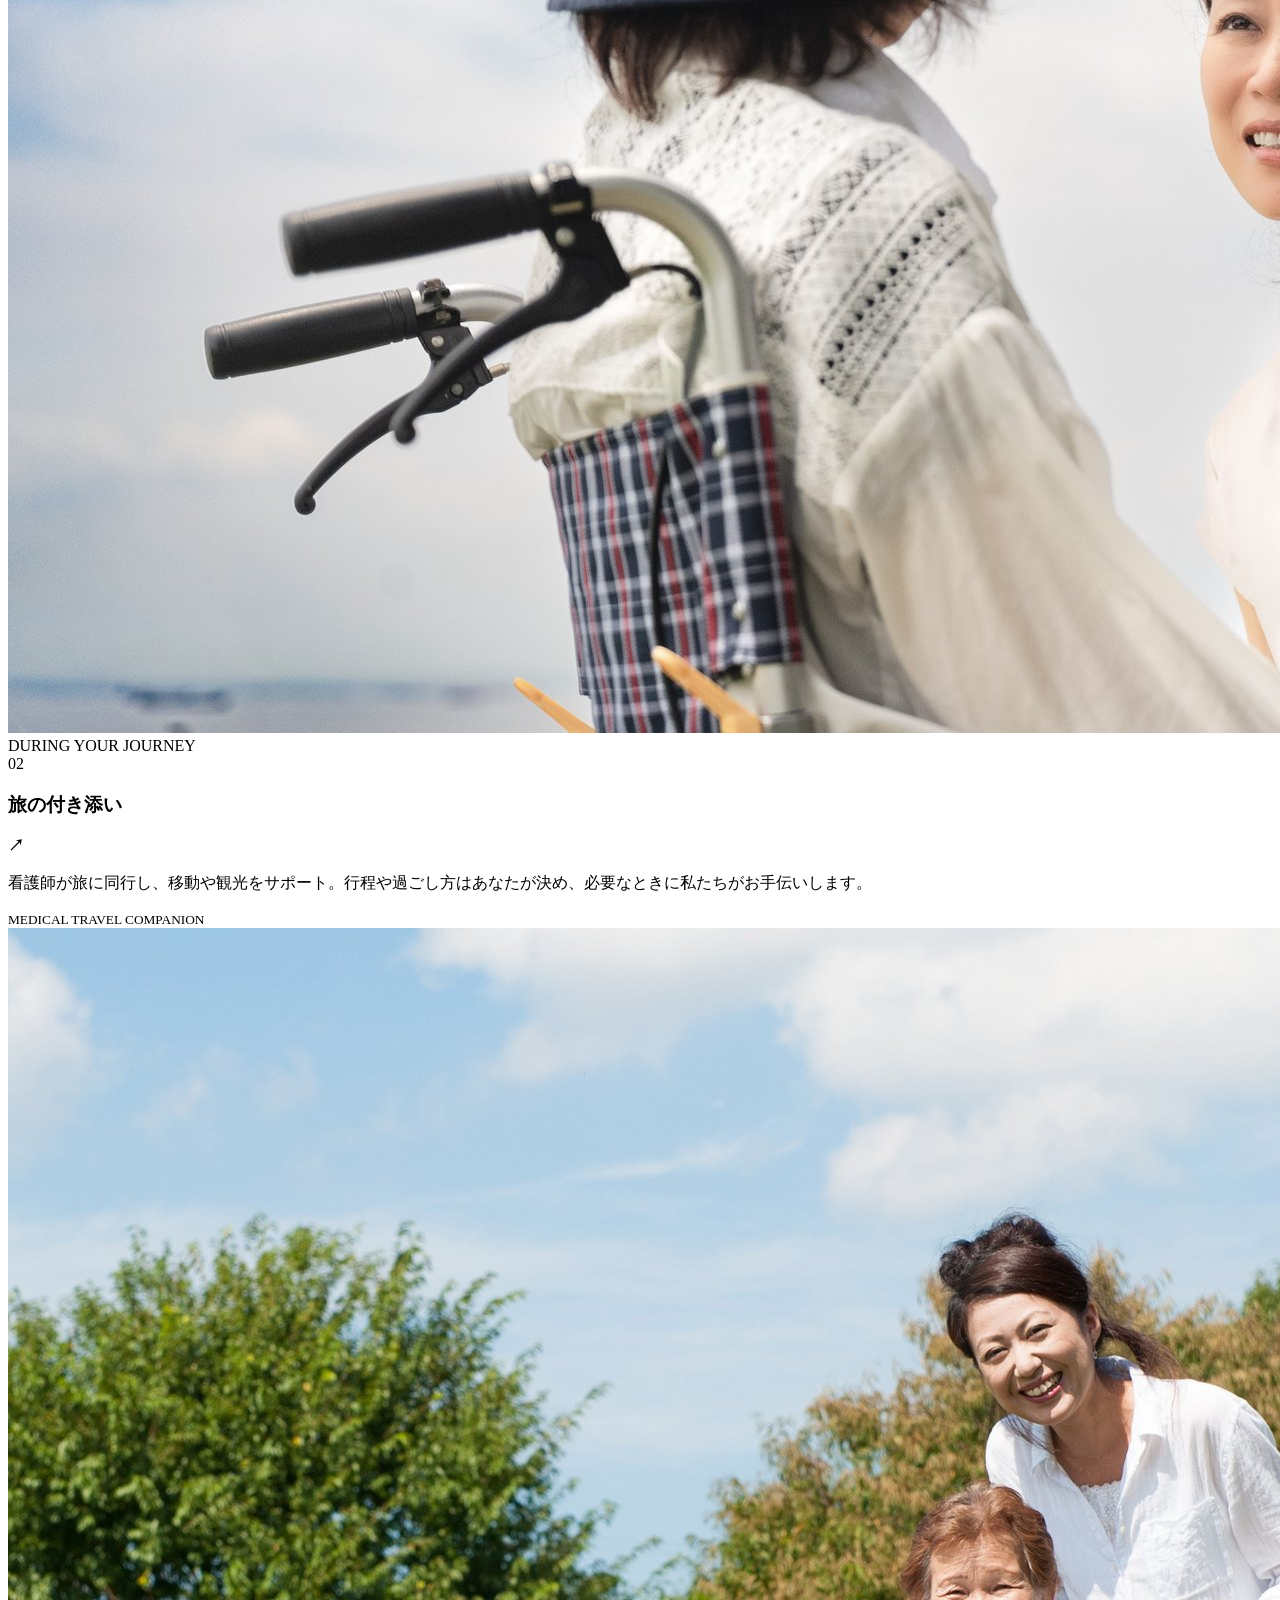
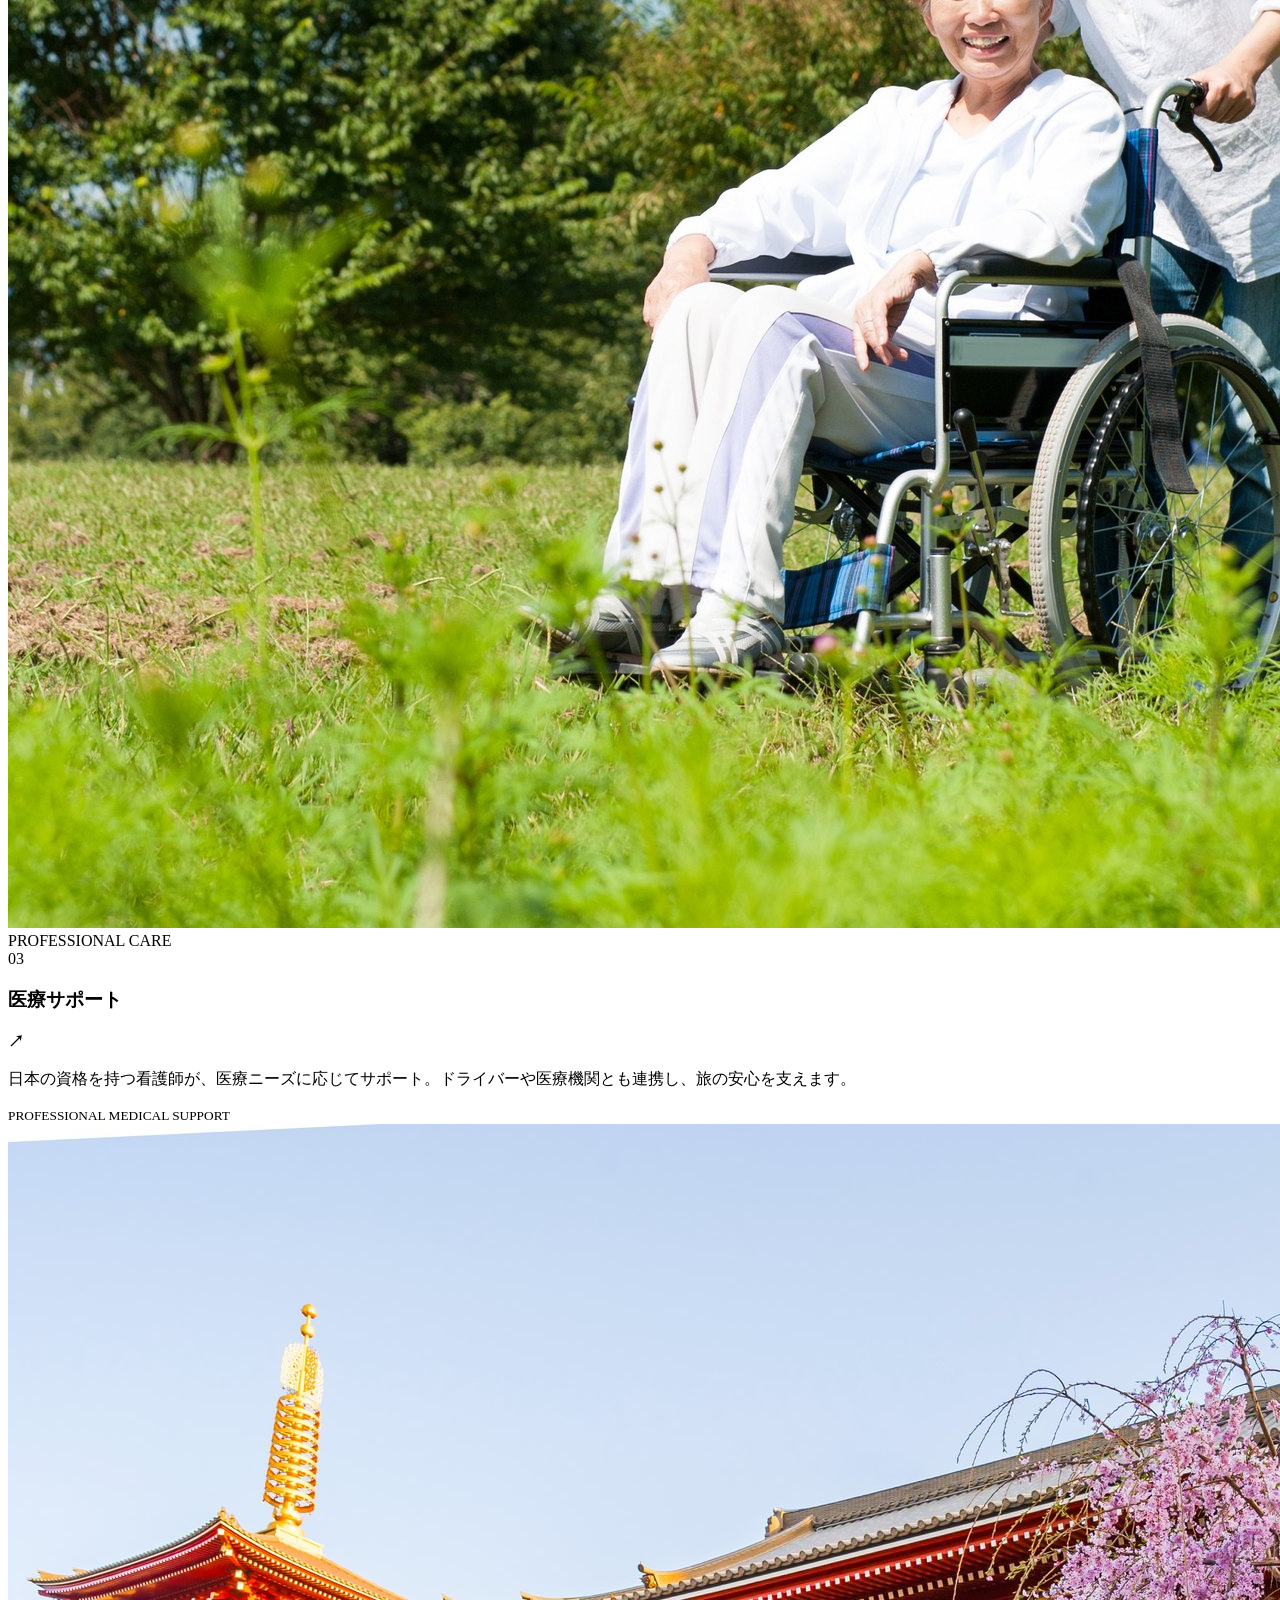
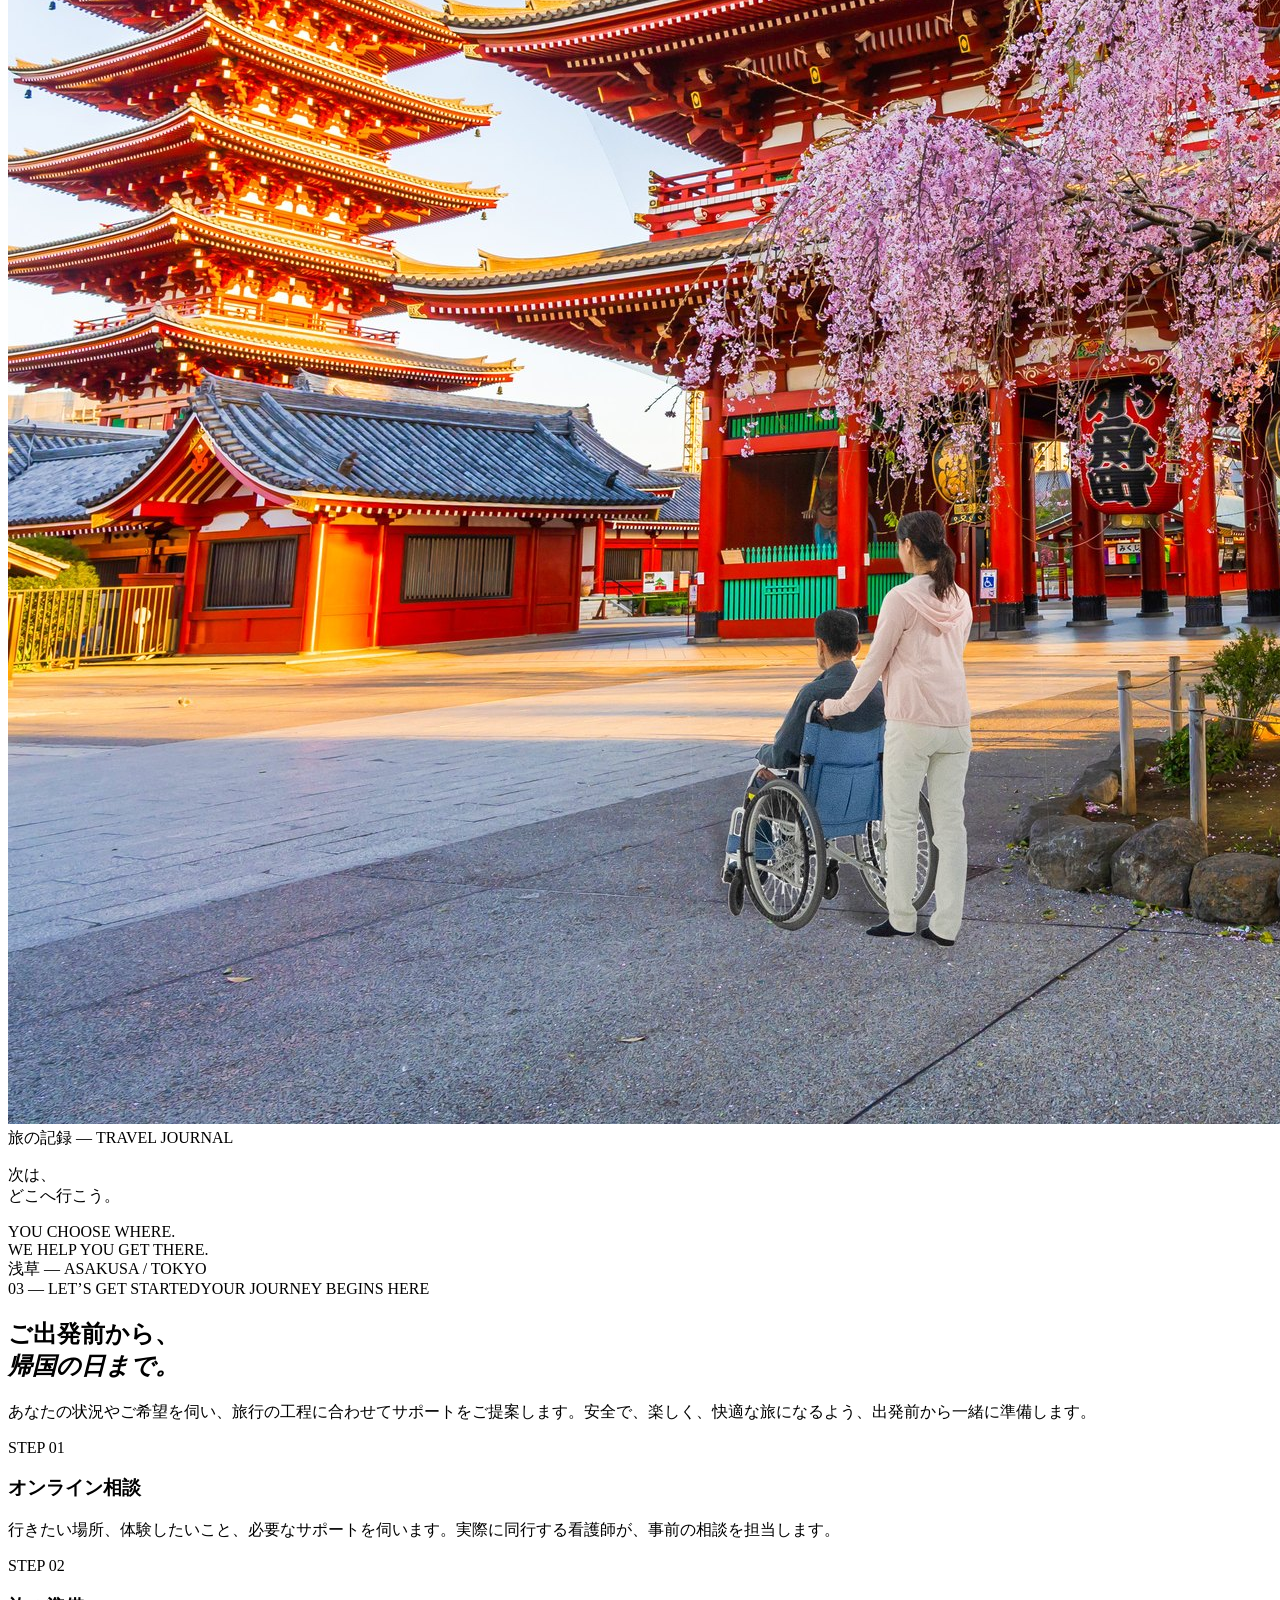
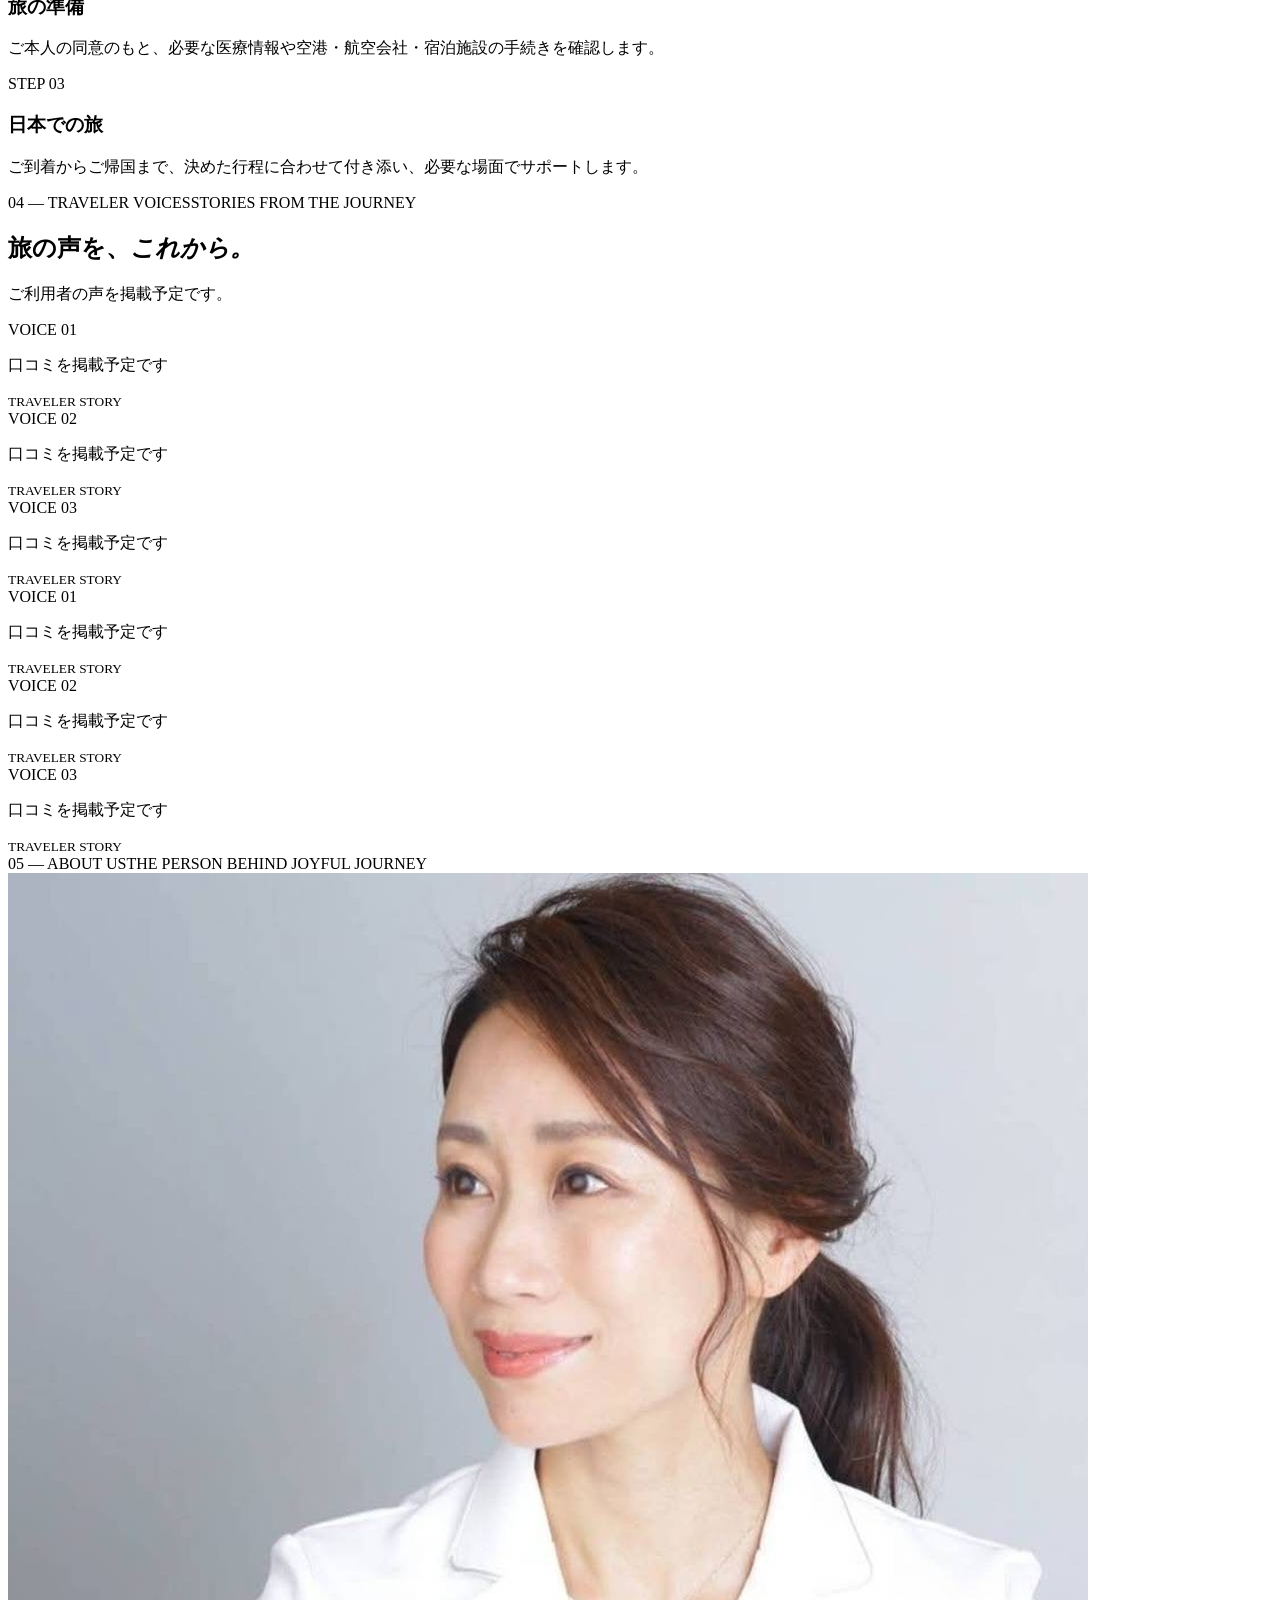
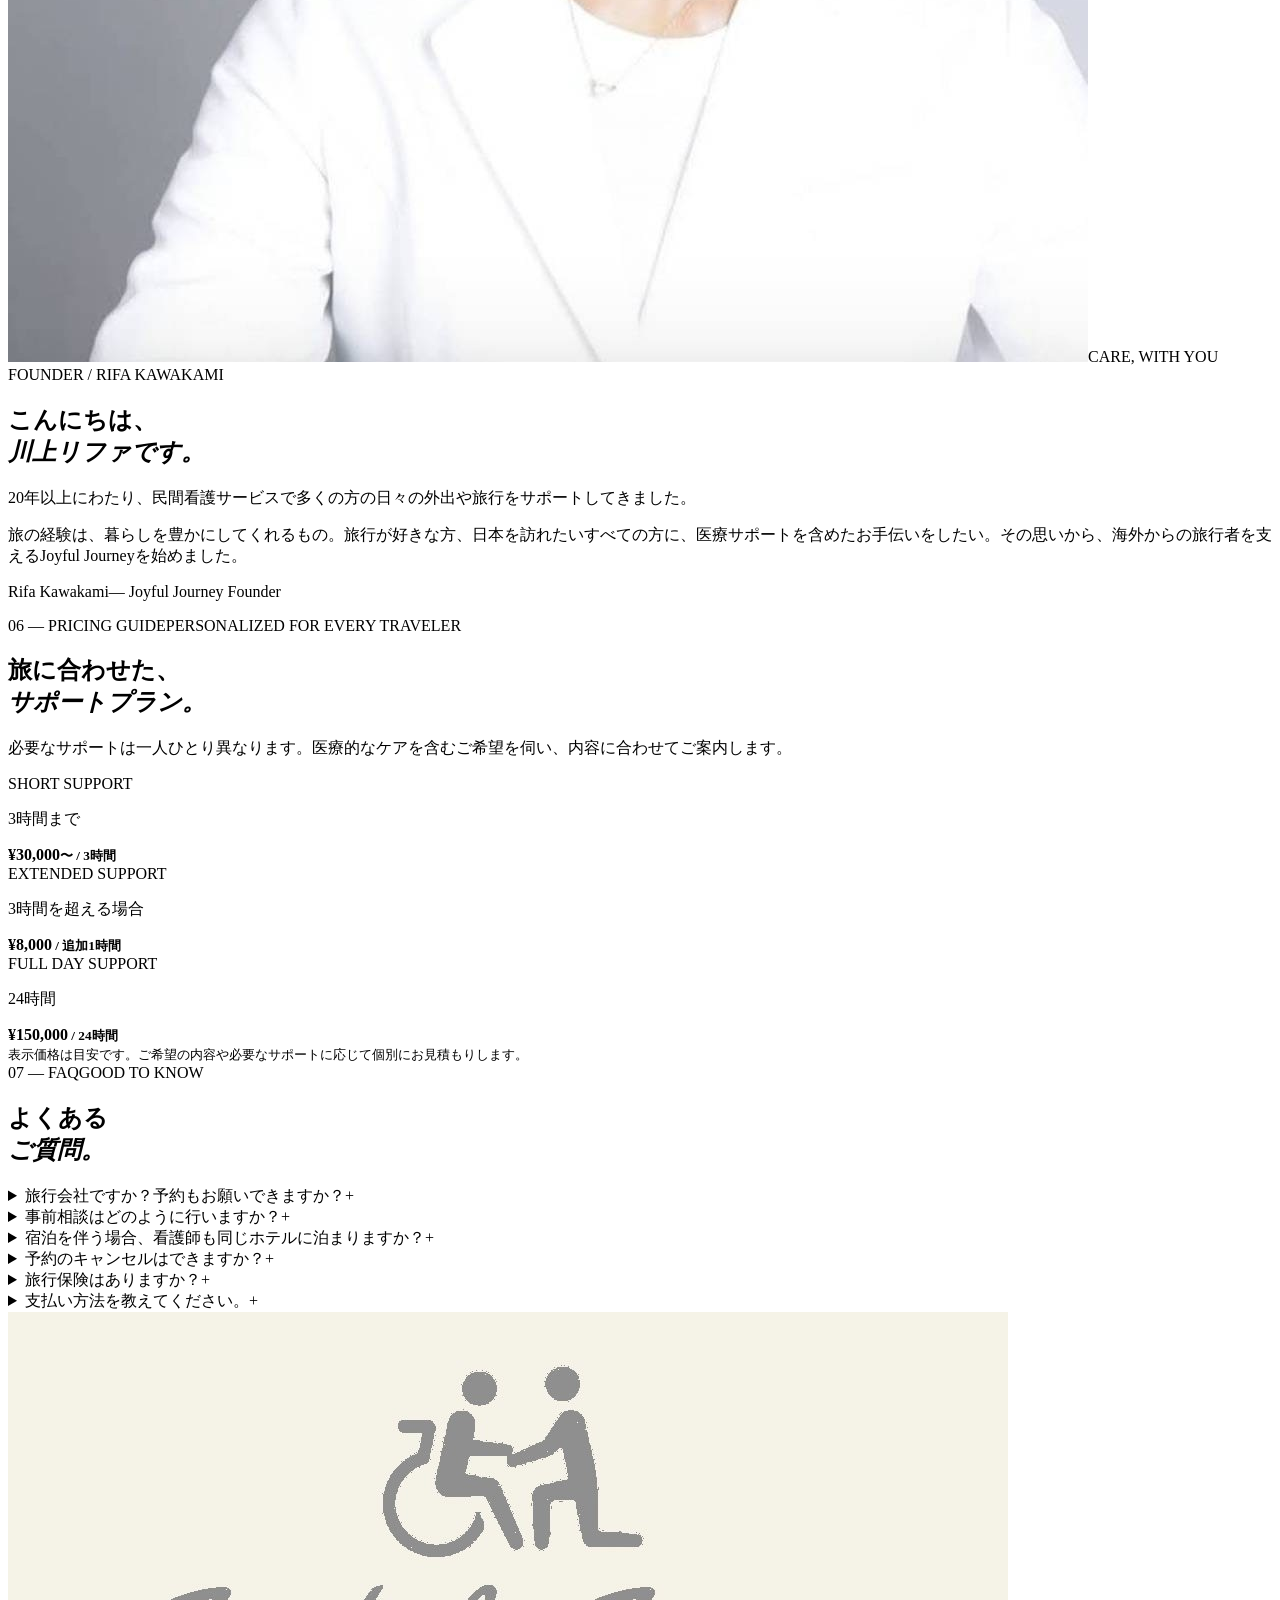
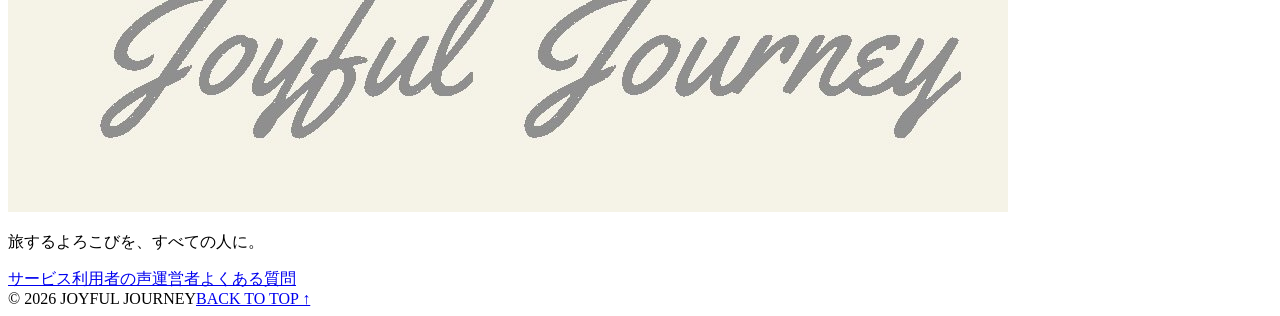
==== commit b702d891: "Add files via upload" ====
--- a/index.html
+++ b/index.html
@@ -19,7 +19,7 @@
       <img src="assets/joyful-journey-logo.jpg" alt="Joyful Journey">
     </a>
     <nav id="site-nav" class="site-nav" aria-label="メインナビゲーション">
-      <a href="#journey">私たちについて</a><a href="#services">サービス</a><a href="#about">運営者</a><a href="#faq">よくある質問</a>
+      <a href="#journey">私たちについて</a><a href="#services">サービス</a><a href="#voices">利用者の声</a><a href="#about">運営者</a><a href="#faq">よくある質問</a>
     </nav>
     <div class="header-actions">
       <a class="lang-switch" href="en/index.html" lang="en" aria-label="View this page in English">EN</a>
@@ -103,23 +103,44 @@
       </div>
     </section>
 
+    <section class="voices" id="voices" aria-labelledby="voices-title">
+      <div class="voices-heading section-wrap">
+        <div class="section-kicker"><span>04 — TRAVELER VOICES</span><span>STORIES FROM THE JOURNEY</span></div>
+        <div class="voices-title-row"><h2 id="voices-title">旅の声を、<em>これから。</em></h2><p>ご利用者の声を掲載予定です。</p></div>
+      </div>
+      <div class="voice-marquee" aria-label="利用者の声">
+        <div class="voice-track">
+          <div class="voice-group">
+            <article class="voice-card"><span>VOICE 01</span><p>口コミを掲載予定です</p><small>TRAVELER STORY</small></article>
+            <article class="voice-card"><span>VOICE 02</span><p>口コミを掲載予定です</p><small>TRAVELER STORY</small></article>
+            <article class="voice-card"><span>VOICE 03</span><p>口コミを掲載予定です</p><small>TRAVELER STORY</small></article>
+          </div>
+          <div class="voice-group" aria-hidden="true">
+            <article class="voice-card"><span>VOICE 01</span><p>口コミを掲載予定です</p><small>TRAVELER STORY</small></article>
+            <article class="voice-card"><span>VOICE 02</span><p>口コミを掲載予定です</p><small>TRAVELER STORY</small></article>
+            <article class="voice-card"><span>VOICE 03</span><p>口コミを掲載予定です</p><small>TRAVELER STORY</small></article>
+          </div>
+        </div>
+      </div>
+    </section>
+
     <section class="about section-wrap" id="about">
-      <div class="section-kicker"><span>04 — ABOUT US</span><span>THE PERSON BEHIND JOYFUL JOURNEY</span></div>
+      <div class="section-kicker"><span>05 — ABOUT US</span><span>THE PERSON BEHIND JOYFUL JOURNEY</span></div>
       <div class="about-layout">
-        <div class="about-photo"><img src="assets/image_3496.jpg" alt="川上リファのプロフィール写真" loading="lazy"><span>CARE, WITH YOU</span></div>
+        <div class="about-photo"><img src="assets/IMG_3496.JPG" alt="川上リファのプロフィール写真" loading="lazy"><span>CARE, WITH YOU</span></div>
         <div class="about-copy"><span class="eyebrow">FOUNDER / RIFA KAWAKAMI</span><h2>こんにちは、<br><em>川上リファです。</em></h2><p>20年以上にわたり、民間看護サービスで多くの方の日々の外出や旅行をサポートしてきました。</p><p>旅の経験は、暮らしを豊かにしてくれるもの。旅行が好きな方、日本を訪れたいすべての方に、医療サポートを含めたお手伝いをしたい。その思いから、海外からの旅行者を支えるJoyful Journeyを始めました。</p><p class="about-signature">Rifa Kawakami<span>— Joyful Journey Founder</span></p></div>
       </div>
     </section>
 
     <section class="pricing section-wrap" id="pricing">
-      <div class="section-kicker"><span>05 — PRICING GUIDE</span><span>PERSONALIZED FOR EVERY TRAVELER</span></div>
+      <div class="section-kicker"><span>06 — PRICING GUIDE</span><span>PERSONALIZED FOR EVERY TRAVELER</span></div>
       <div class="pricing-layout"><div><h2>旅に合わせた、<br><em>サポートプラン。</em></h2><p>必要なサポートは一人ひとり異なります。医療的なケアを含むご希望を伺い、内容に合わせてご案内します。</p></div>
         <div class="price-options"><article><span>SHORT SUPPORT</span><p>3時間まで</p><strong>¥30,000<small>〜 / 3時間</small></strong></article><article><span>EXTENDED SUPPORT</span><p>3時間を超える場合</p><strong>¥8,000<small> / 追加1時間</small></strong></article><article class="price-day"><span>FULL DAY SUPPORT</span><p>24時間</p><strong>¥150,000<small> / 24時間</small></strong></article><small class="price-note">表示価格は目安です。ご希望の内容や必要なサポートに応じて個別にお見積もりします。</small></div>
       </div>
     </section>
 
     <section class="faq section-wrap" id="faq">
-      <div class="section-kicker"><span>06 — FAQ</span><span>GOOD TO KNOW</span></div>
+      <div class="section-kicker"><span>07 — FAQ</span><span>GOOD TO KNOW</span></div>
       <div class="faq-layout"><h2>よくある<br><em>ご質問。</em></h2><div class="faq-list">
         <details><summary>旅行会社ですか？予約もお願いできますか？<span>+</span></summary><p>私たちは旅行会社ではありません。ご希望に応じて、信頼できる旅行会社と連携したり、移動に必要な車両やプライベートツアーの手配をお手伝いしたりできます。</p></details>
         <details><summary>事前相談はどのように行いますか？<span>+</span></summary><p>主にオンラインミーティングでご相談します。実際の旅に同行する看護師が、医療面を含めた必要なサポートを事前に伺います。</p></details>
@@ -134,7 +155,7 @@
   <footer class="site-footer">
     <a class="footer-brand" href="#top"><img src="assets/joyful-journey-logo.jpg" alt="Joyful Journey"></a>
     <p>旅するよろこびを、すべての人に。</p>
-    <nav aria-label="フッターナビゲーション"><a href="#services">サービス</a><a href="#about">運営者</a><a href="#faq">よくある質問</a></nav>
+    <nav aria-label="フッターナビゲーション"><a href="#services">サービス</a><a href="#voices">利用者の声</a><a href="#about">運営者</a><a href="#faq">よくある質問</a></nav>
     <span>© 2026 JOYFUL JOURNEY</span><a href="#top" class="back-top">BACK TO TOP ↑</a>
   </footer>
 </body>
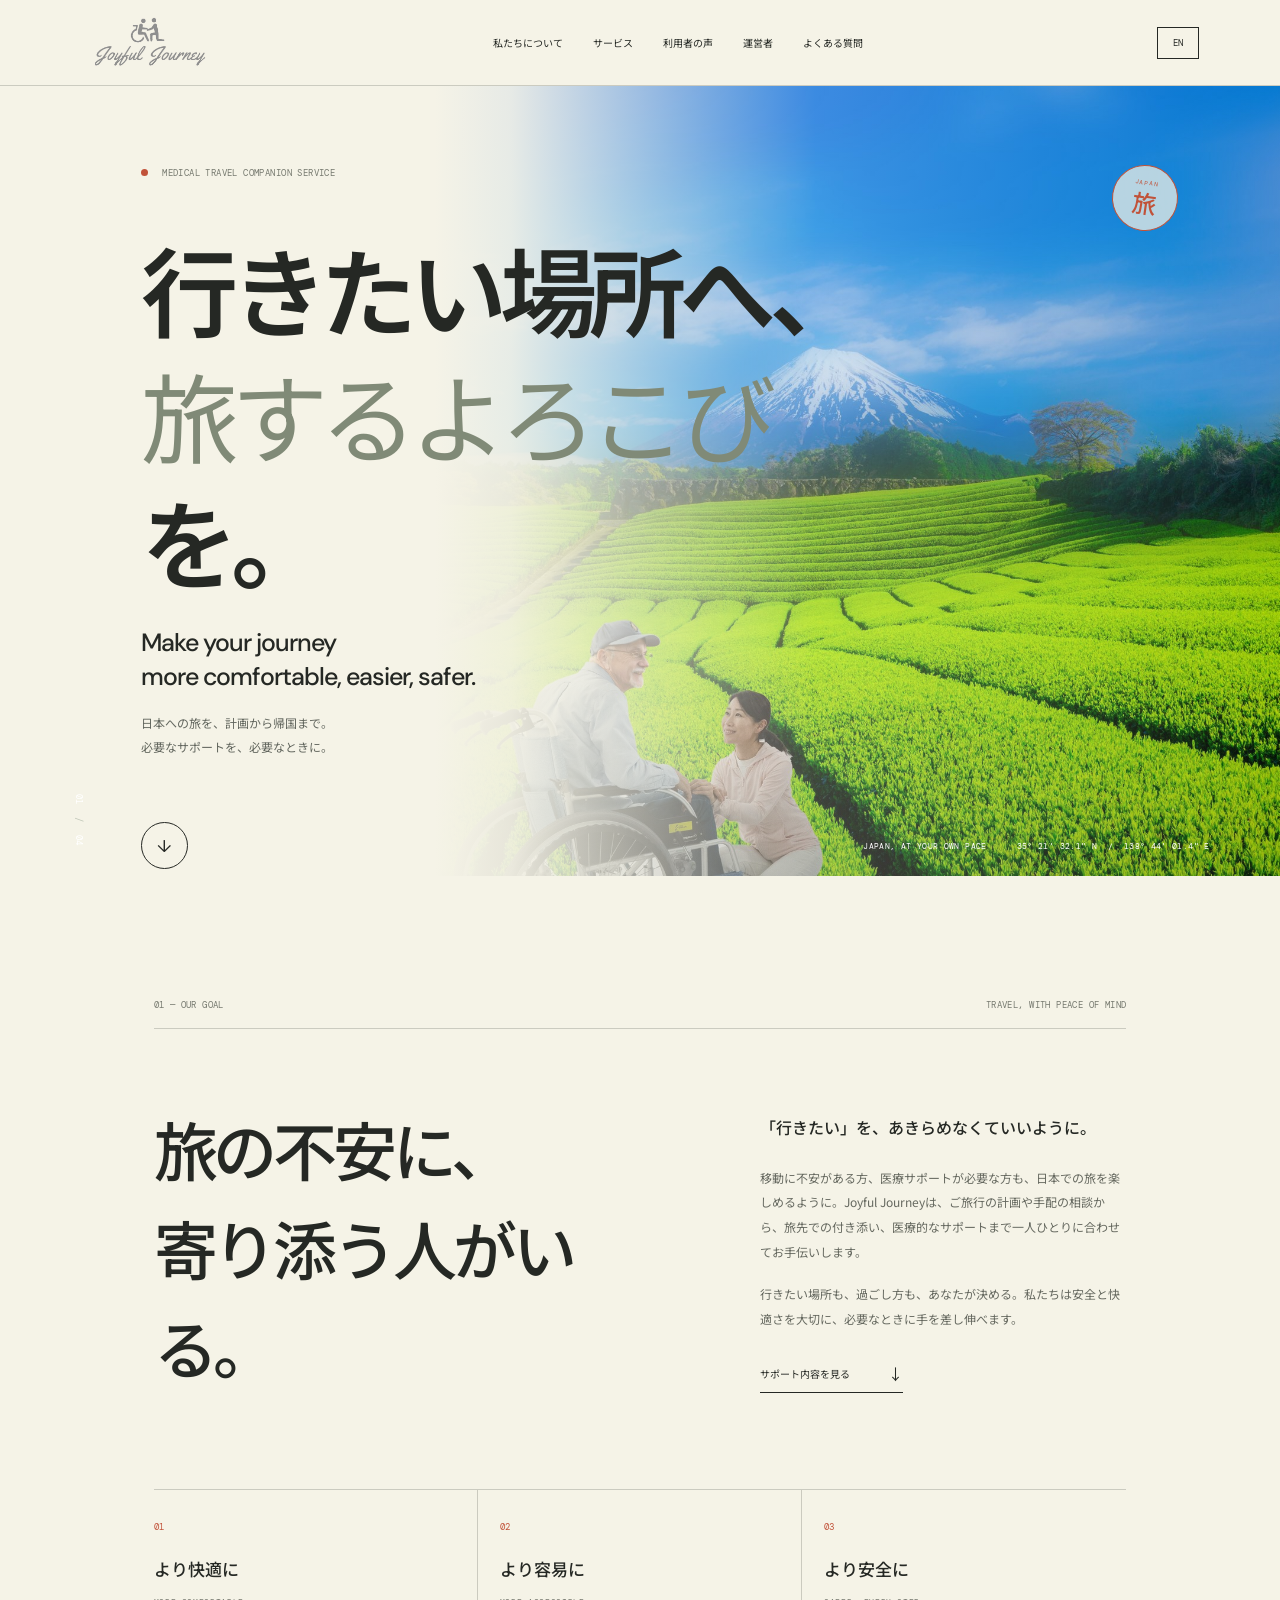
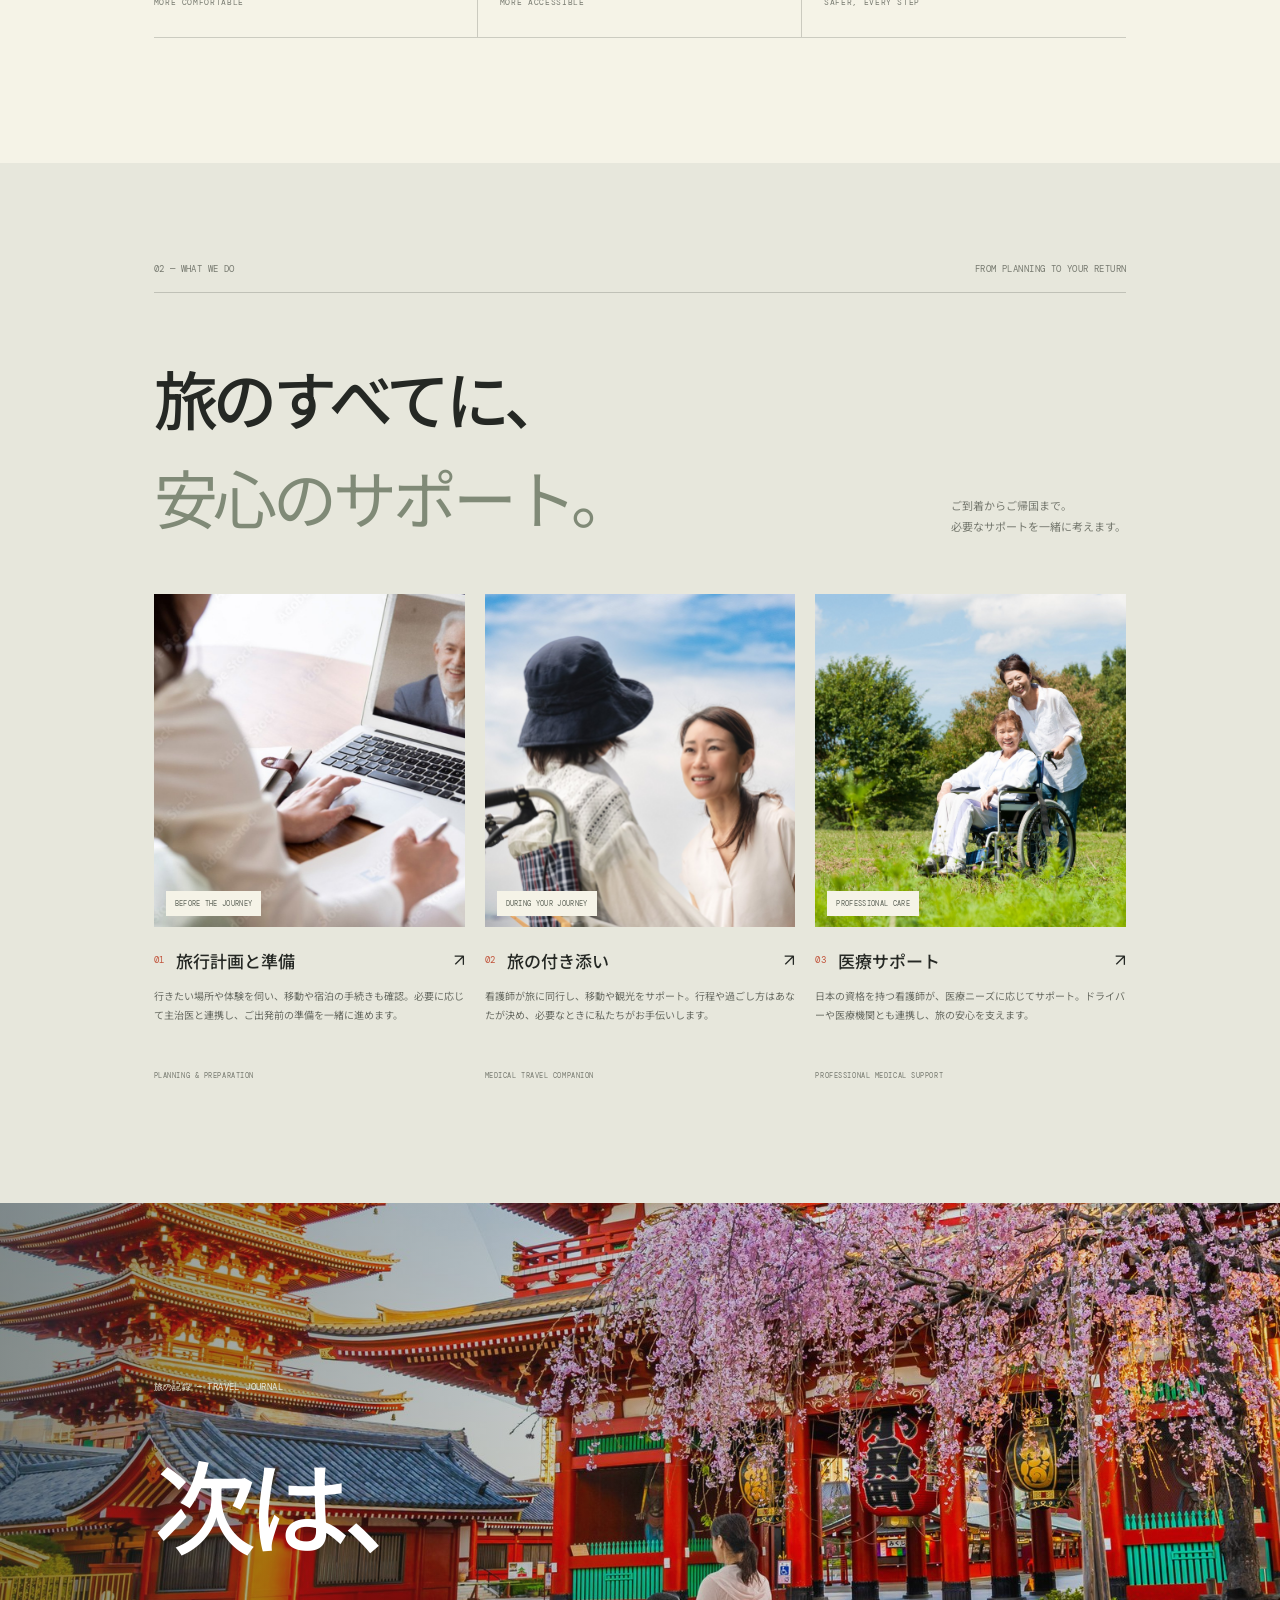
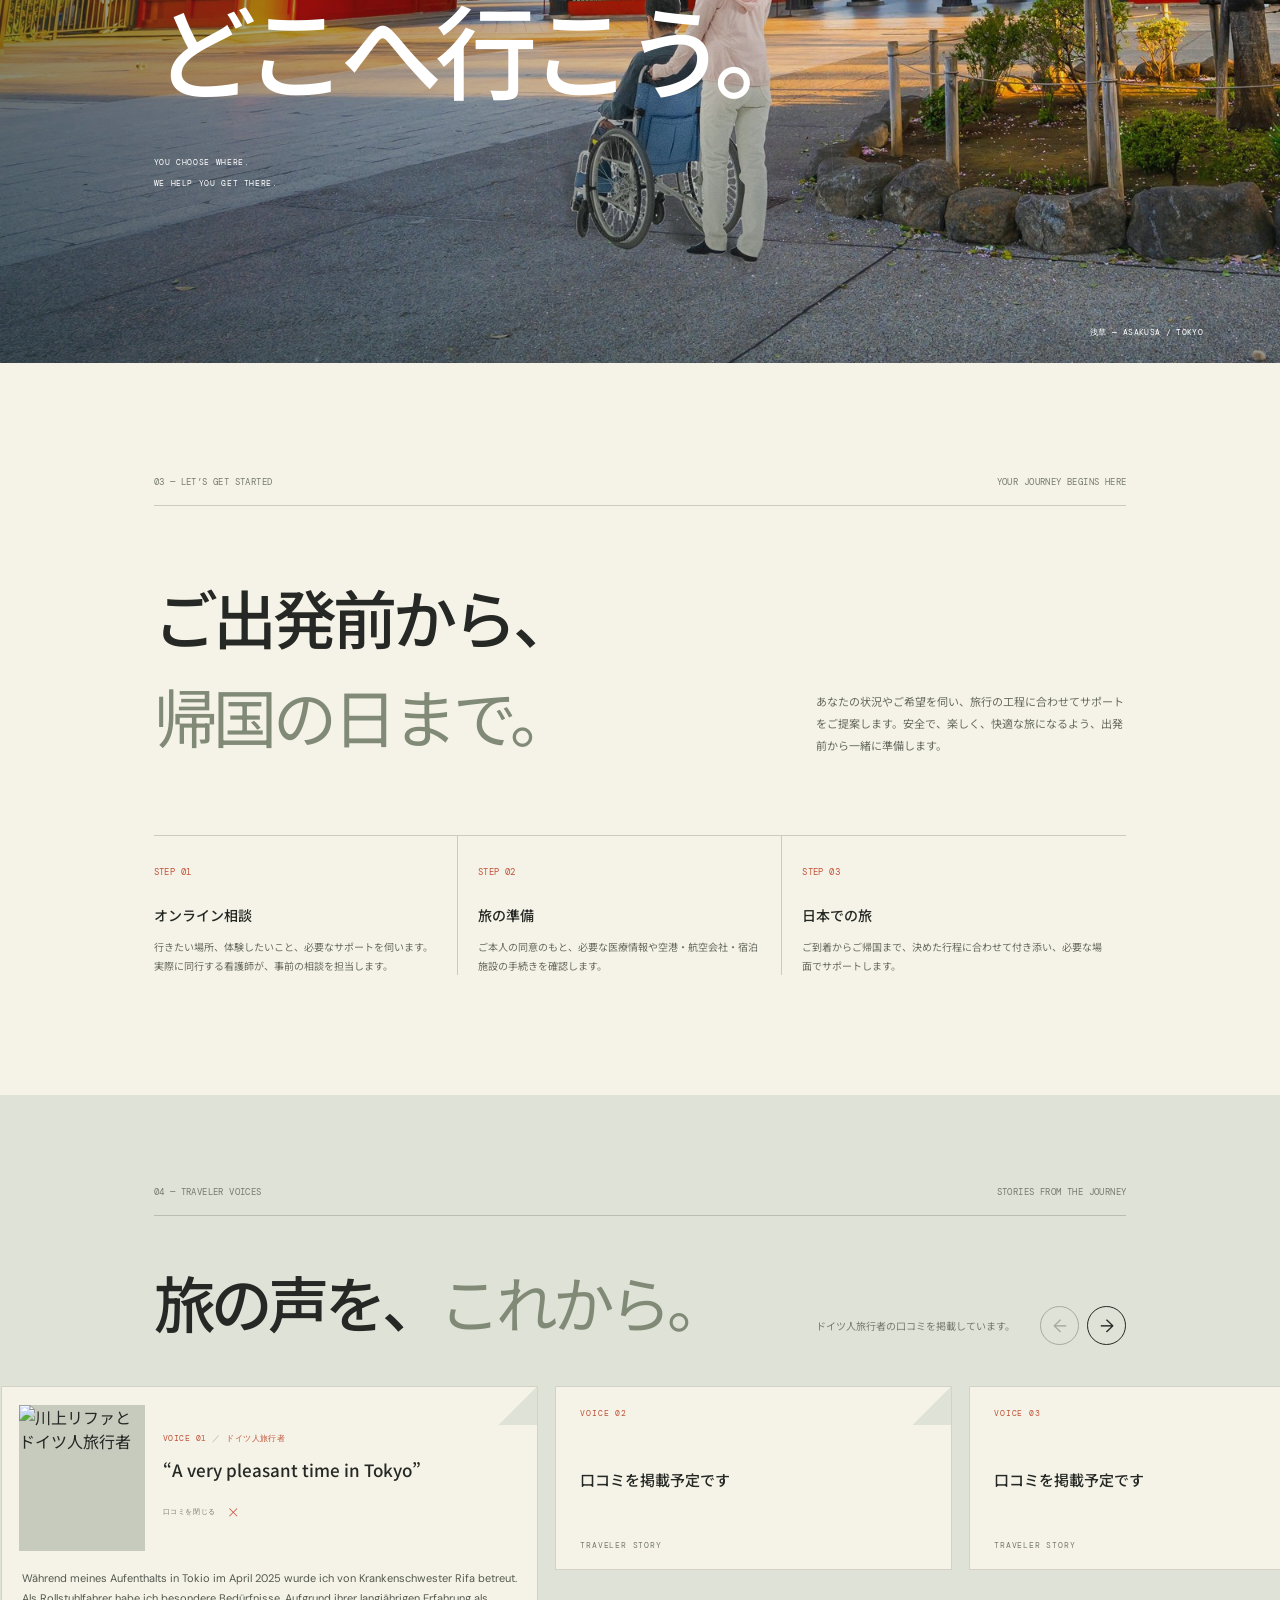
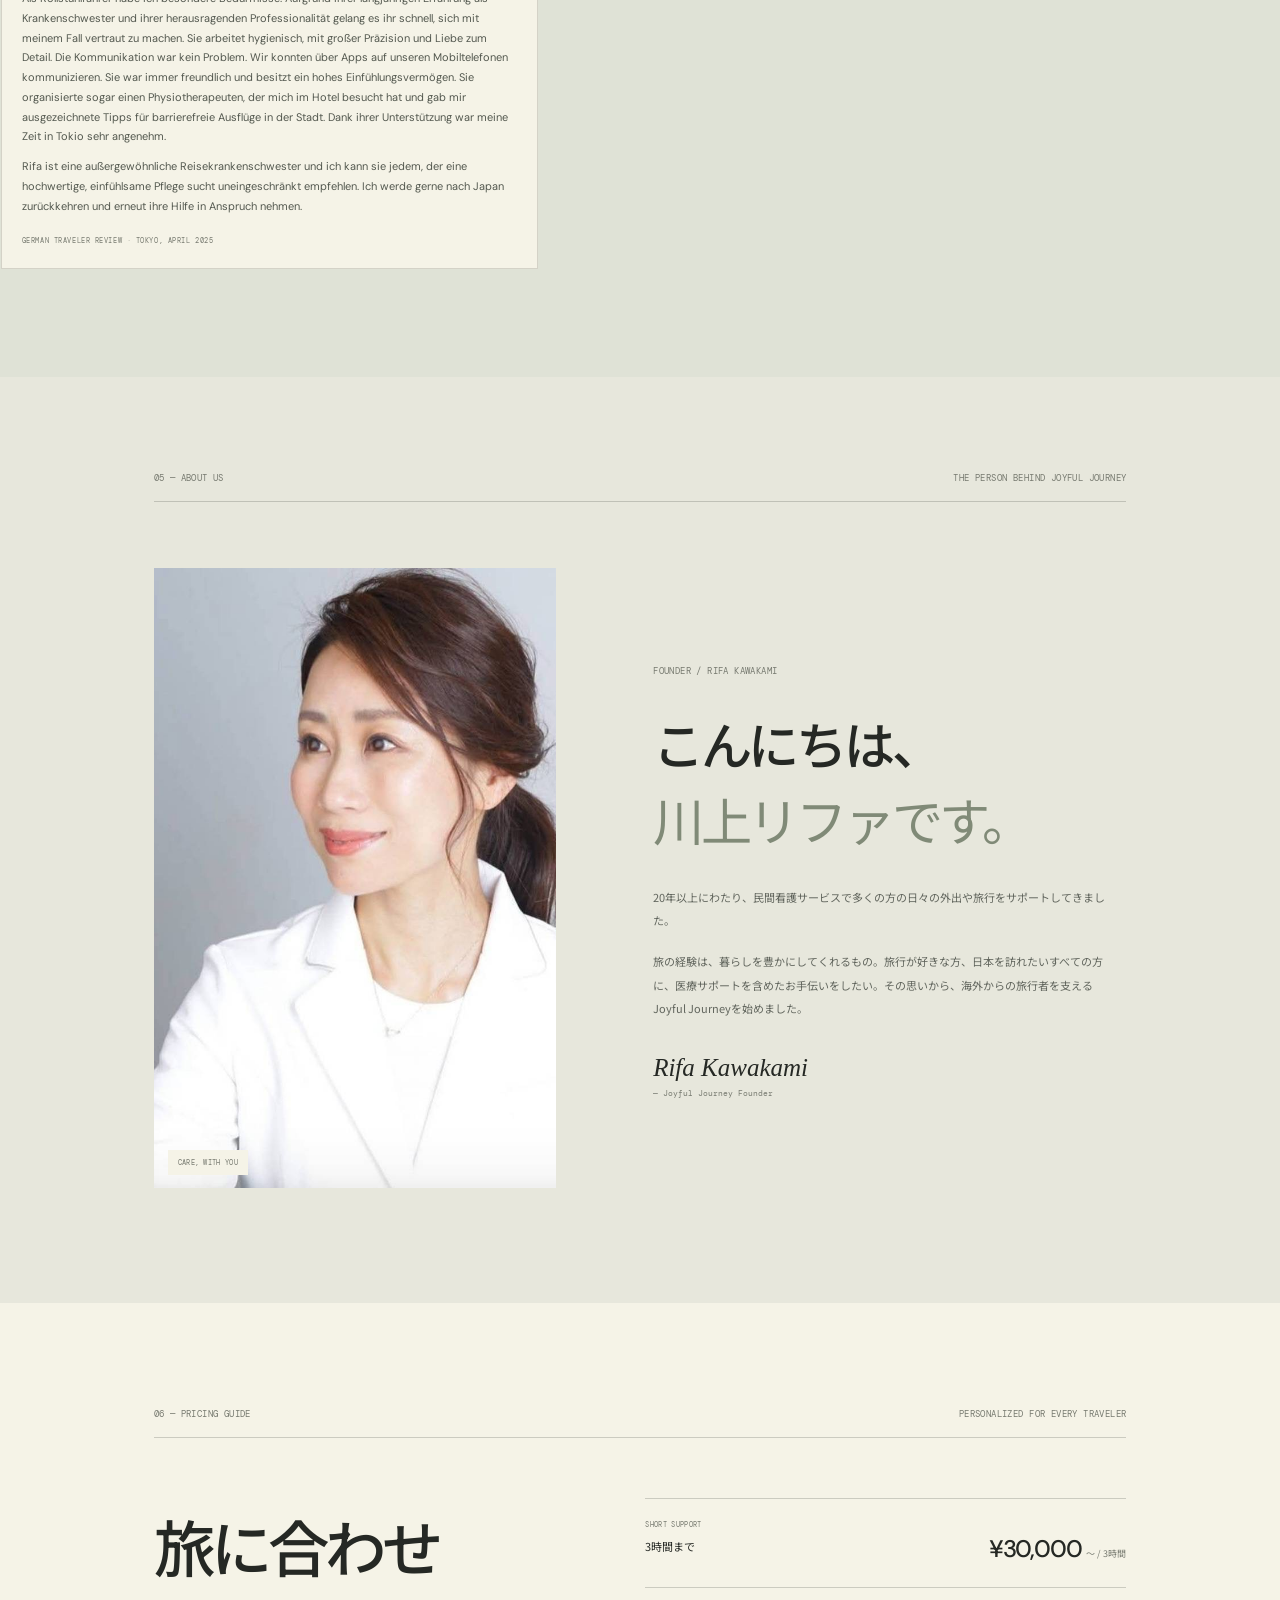
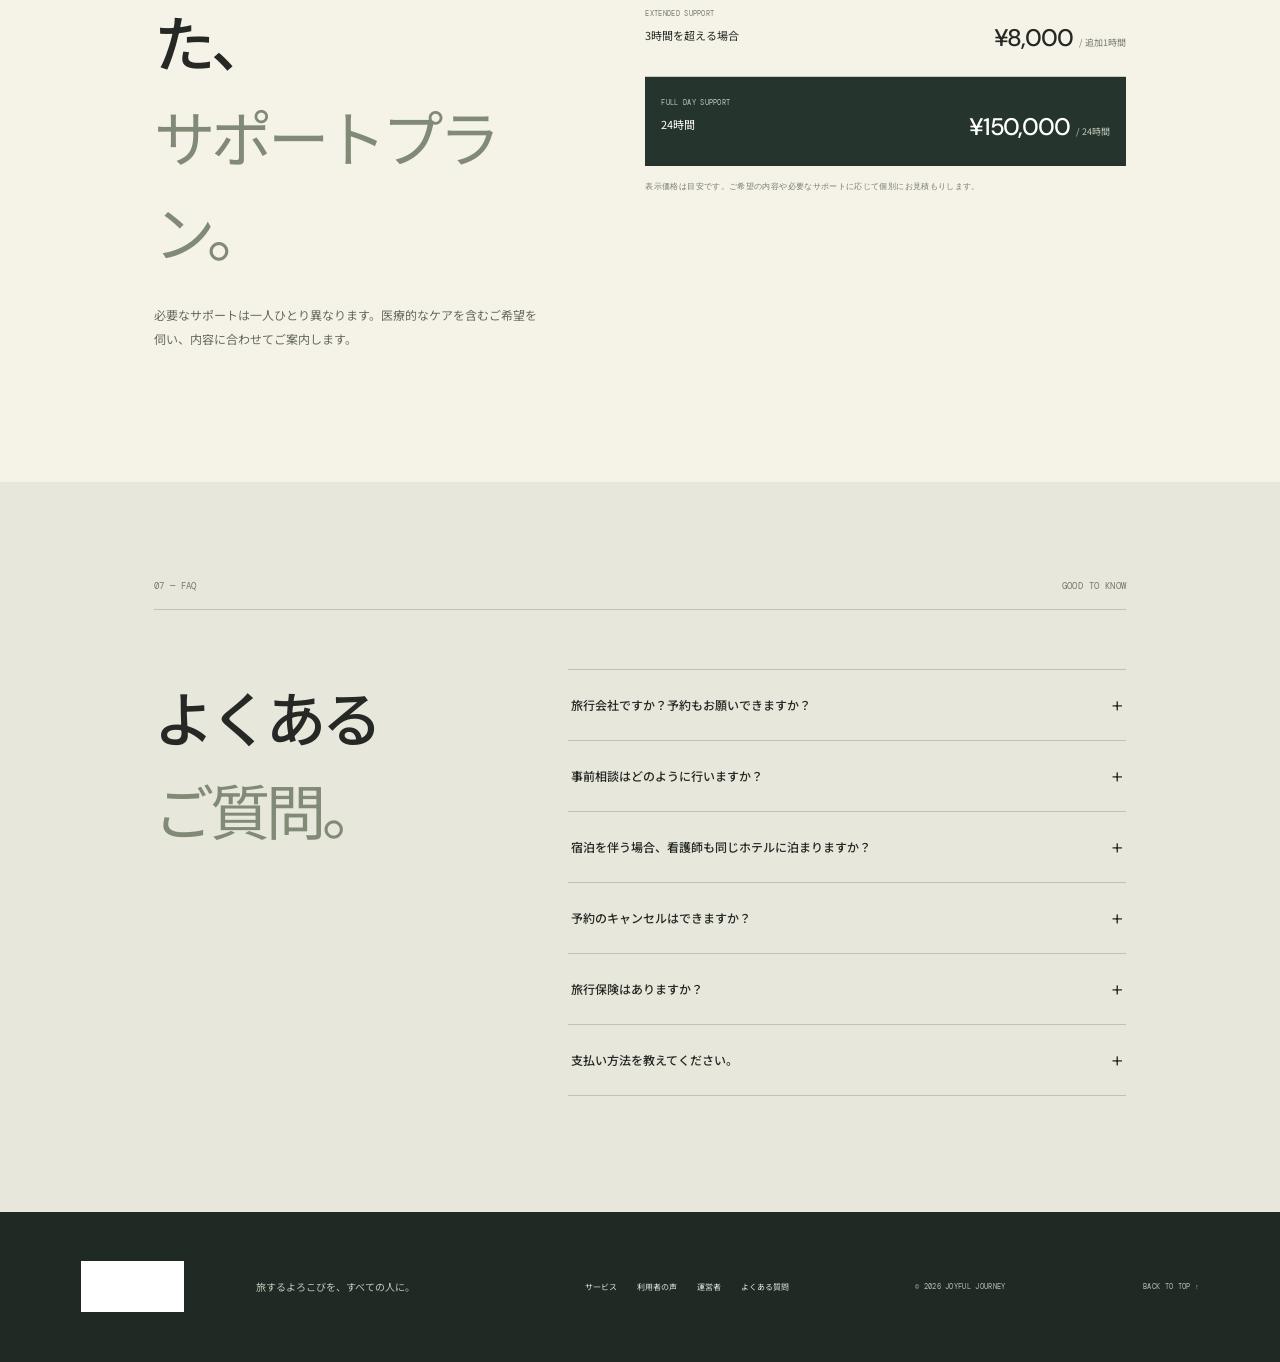
==== commit e2b7f570: "Add files via upload" ====
--- a/index.html
+++ b/index.html
@@ -106,17 +106,28 @@
     <section class="voices" id="voices" aria-labelledby="voices-title">
       <div class="voices-heading section-wrap">
         <div class="section-kicker"><span>04 — TRAVELER VOICES</span><span>STORIES FROM THE JOURNEY</span></div>
-        <div class="voices-title-row"><h2 id="voices-title">旅の声を、<em>これから。</em></h2><p>ご利用者の声を掲載予定です。</p></div>
+        <div class="voices-title-row"><h2 id="voices-title">旅の声を、<em>これから。</em></h2><div class="voices-tools"><p>ドイツ人旅行者の口コミを掲載しています。</p><div class="voice-controls"><button class="voice-arrow" type="button" data-voice-prev aria-label="前の口コミを見る" disabled>←</button><button class="voice-arrow" type="button" data-voice-next aria-label="次の口コミを見る">→</button></div></div></div>
       </div>
-      <div class="voice-marquee" aria-label="利用者の声">
+      <div class="voice-viewport" id="voice-viewport" tabindex="0" aria-label="利用者の声。横にスクロールできます">
         <div class="voice-track">
           <div class="voice-group">
-            <article class="voice-card"><span>VOICE 01</span><p>口コミを掲載予定です</p><small>TRAVELER STORY</small></article>
-            <article class="voice-card"><span>VOICE 02</span><p>口コミを掲載予定です</p><small>TRAVELER STORY</small></article>
-            <article class="voice-card"><span>VOICE 03</span><p>口コミを掲載予定です</p><small>TRAVELER STORY</small></article>
-          </div>
-          <div class="voice-group" aria-hidden="true">
-            <article class="voice-card"><span>VOICE 01</span><p>口コミを掲載予定です</p><small>TRAVELER STORY</small></article>
+            <article class="voice-card voice-card-featured is-open">
+              <button class="voice-card-summary" type="button" aria-expanded="true" aria-controls="voice-review-german" data-open-label="口コミを読む" data-close-label="口コミを閉じる">
+                <div class="voice-photo"><img src="assets/IMG_3834%20MT.JPEG" alt="川上リファとドイツ人旅行者" loading="lazy"></div>
+                <div class="voice-review-intro">
+                  <span class="voice-origin">VOICE 01 <i>／</i> ドイツ人旅行者</span>
+                  <h3>“A very pleasant time in Tokyo”</h3>
+                  <span class="voice-open-prompt"><span class="voice-open-label">口コミを閉じる</span><b>＋</b></span>
+                </div>
+              </button>
+              <div class="voice-review-body" id="voice-review-german">
+                <blockquote lang="de">
+                  <p>Während meines Aufenthalts in Tokio im April 2025 wurde ich von Krankenschwester Rifa betreut. Als Rollstuhlfahrer habe ich besondere Bedürfnisse. Aufgrund ihrer langjährigen Erfahrung als Krankenschwester und ihrer herausragenden Professionalität gelang es ihr schnell, sich mit meinem Fall vertraut zu machen. Sie arbeitet hygienisch, mit großer Präzision und Liebe zum Detail. Die Kommunikation war kein Problem. Wir konnten über Apps auf unseren Mobiltelefonen kommunizieren. Sie war immer freundlich und besitzt ein hohes Einfühlungsvermögen. Sie organisierte sogar einen Physiotherapeuten, der mich im Hotel besucht hat und gab mir ausgezeichnete Tipps für barrierefreie Ausflüge in der Stadt. Dank ihrer Unterstützung war meine Zeit in Tokio sehr angenehm.</p>
+                  <p>Rifa ist eine außergewöhnliche Reisekrankenschwester und ich kann sie jedem, der eine hochwertige, einfühlsame Pflege sucht uneingeschränkt empfehlen. Ich werde gerne nach Japan zurückkehren und erneut ihre Hilfe in Anspruch nehmen.</p>
+                </blockquote>
+                <small>GERMAN TRAVELER REVIEW <i>·</i> TOKYO, APRIL 2025</small>
+              </div>
+            </article>
             <article class="voice-card"><span>VOICE 02</span><p>口コミを掲載予定です</p><small>TRAVELER STORY</small></article>
             <article class="voice-card"><span>VOICE 03</span><p>口コミを掲載予定です</p><small>TRAVELER STORY</small></article>
           </div>
--- a/style.css
+++ b/style.css
@@ -0,0 +1,46 @@
+:root{--paper:#f5f3e7;--ink:#252824;--muted:#777a70;--line:rgba(37,40,36,.2);--green:#a9b29c;--deep:#26342e;--orange:#c15239;--mono:"DM Mono",monospace;--sans:"DM Sans","Noto Sans JP",sans-serif;--jp:"Noto Sans JP",sans-serif}*{box-sizing:border-box}html{scroll-behavior:smooth;scroll-padding-top:82px}body{margin:0;background:var(--paper);color:var(--ink);font-family:var(--sans);-webkit-font-smoothing:antialiased}img{display:block;width:100%;height:100%;object-fit:cover}.skip-link{position:absolute;top:-60px;left:15px;background:white;color:var(--ink);padding:12px;z-index:20}.skip-link:focus{top:15px}.site-header{height:86px;padding:0 6.3vw;display:flex;align-items:center;justify-content:space-between;border-bottom:1px solid var(--line);position:sticky;top:0;background:#f5f3e7;z-index:10}.brand{width:132px;height:64px;display:block;}.brand img{object-fit:contain}.site-nav{display:flex;align-items:center;gap:30px}.site-nav a,.site-footer nav a{font:10px var(--jp);color:var(--ink);text-decoration:none;transition:color .2s}.site-nav a:hover,.site-footer nav a:hover{color:var(--orange)}.menu-toggle{display:none}.hero{min-height:690px;height:min(790px,calc(100svh - 86px));position:relative;display:flex;align-items:center;padding:5vw 11vw;isolation:isolate}.hero-image{position:absolute;inset:0 0 0 34%;z-index:-2;background:url("assets/fuji-journey.jpg") center 55%/cover no-repeat}.hero-image img{object-position:center 55%}.hero-image-shade{position:absolute;inset:0;background:linear-gradient(90deg,var(--paper) 0%,rgba(245,243,231,.94) 9%,rgba(245,243,231,.24) 45%,rgba(19,30,25,.12) 100%),linear-gradient(0deg,rgba(24,30,25,.18),transparent 32%)}.hero-content{position:relative;z-index:1;max-width:780px;padding-bottom:45px}.eyebrow,.section-kicker,.hero-image-caption,.hero-index,.photo-label,.service-card>small,.service-heading>span,.process-steps article>span,.about-photo>span,.price-options article>span,.destination-en,.destination-number,.price-note,.site-footer>span,.back-top{font:9px var(--mono);letter-spacing:.045em}.eyebrow{color:var(--muted)}.eyebrow-dot{display:inline-block;width:7px;height:7px;border-radius:100%;background:var(--orange);margin-right:9px}.hero h1{font:600 clamp(52px,7.6vw,108px)/1.3 var(--jp);letter-spacing:-.075em;margin:46px 0 0}.hero h1 em,.section-title-row h2 em,.process-layout h2 em,.about-copy h2 em,.pricing h2 em,.faq h2 em{font-style:normal;font-weight:400;color:#808a77}.hero-en{font:500 clamp(17px,2.2vw,25px)/1.35 var(--sans);letter-spacing:-.04em;margin:22px 0 18px}.hero-intro{font:12px/2 var(--jp);color:#62665e;margin:0}.circle-link{position:absolute;left:0;bottom:-65px;width:47px;height:47px;border:1px solid var(--ink);border-radius:50%;display:grid;place-items:center;color:var(--ink);text-decoration:none;font-size:17px;transition:background .25s,color .25s,transform .25s}.circle-link:hover{background:var(--ink);color:var(--paper);transform:translateY(4px)}.hero-image-caption{position:absolute;right:5.5vw;bottom:25px;color:white;display:flex;gap:30px;font-size:8px}.hero-seal{position:absolute;z-index:1;top:10%;right:8vw;width:66px;height:66px;border:1px solid var(--orange);border-radius:50%;background:rgba(245,243,231,.72);color:var(--orange);display:flex;flex-direction:column;align-items:center;justify-content:center;transform:rotate(8deg)}.hero-seal span{font:6px var(--mono);letter-spacing:.16em}.hero-seal b{font:24px/1.1 var(--jp);font-weight:500;margin-top:3px}.hero-index{position:absolute;left:5.7vw;bottom:30px;color:white;writing-mode:vertical-rl}.hero-index i{font-style:normal;color:#bfc5b7;margin:7px 0}.section-wrap{padding-left:12vw;padding-right:12vw}.intro{padding-top:123px;padding-bottom:125px}.section-kicker{display:flex;justify-content:space-between;padding-bottom:17px;border-bottom:1px solid var(--line);color:var(--muted)}.intro-layout{display:grid;grid-template-columns:1fr .75fr;gap:12%;padding-top:70px}.intro h2,.section-title-row h2,.process-layout h2,.pricing h2,.faq h2{font:500 clamp(37px,5vw,67px)/1.55 var(--jp);letter-spacing:-.065em;margin:0}.intro-copy{padding-top:12px}.intro-copy p,.pricing-layout>div>p{font:12px/2.05 var(--jp);color:#666960;margin:0 0 18px}.intro-copy .lead{font-size:16px;font-weight:500;color:var(--ink);margin-bottom:22px}.under-link{display:inline-flex;gap:38px;align-items:center;margin-top:14px;padding-bottom:8px;border-bottom:1px solid var(--ink);font:10px var(--jp);color:var(--ink);text-decoration:none}.under-link span{font-size:15px;transition:transform .2s}.under-link:hover span{transform:translate(3px,-3px)}.promise-row{margin-top:92px;display:grid;grid-template-columns:repeat(3,1fr);border-top:1px solid var(--line);border-bottom:1px solid var(--line)}.promise-row>div{padding:24px 22px 27px;border-right:1px solid var(--line);position:relative}.promise-row>div:first-child{padding-left:0}.promise-row>div:last-child{border:0}.promise-row span{font:9px var(--mono);color:var(--orange)}.promise-row p{font:500 17px var(--jp);margin:21px 0 8px}.promise-row small{font:8px var(--mono);letter-spacing:.08em;color:var(--muted)}.services{background:#e7e7dc;padding-top:100px;padding-bottom:120px}.section-title-row{display:flex;justify-content:space-between;align-items:flex-end;padding:55px 0 48px}.section-title-row>p{font:11px/1.9 var(--jp);color:var(--muted);margin:0 0 9px}.service-grid{display:grid;grid-template-columns:repeat(3,minmax(0,1fr));gap:20px}.service-card{min-width:0}.service-photo{height:clamp(210px,26vw,350px);position:relative;overflow:hidden;background:#d8d8ce}.service-photo img{transition:transform .7s cubic-bezier(.2,.7,.2,1)}.service-card:hover .service-photo img{transform:scale(1.035)}.service-planning .service-photo img{object-position:45% center}.service-companion .service-photo img{object-position:54% center}.service-medical .service-photo img{object-position:center 30%}.photo-label{position:absolute;left:12px;bottom:11px;padding:8px 9px;background:var(--paper);color:#5f655a;font-size:7px}.service-heading{display:flex;align-items:center;margin-top:21px;gap:12px}.service-heading>span{color:var(--orange)}.service-heading h3{font:500 17px var(--jp);margin:0;flex:1}.service-heading b{font-size:17px;font-weight:400}.service-card>p{font:10px/1.9 var(--jp);color:#686b62;min-height:58px;margin:13px 0 18px}.service-card>small{color:var(--muted);font-size:7px;letter-spacing:.08em}.destination{height:clamp(440px,60vw,760px);position:relative;overflow:hidden;background:#87917d}.destination-photo{position:absolute;inset:0}.destination-photo:after{content:"";position:absolute;inset:0;background:linear-gradient(90deg,rgba(25,37,32,.52),rgba(25,37,32,.08) 66%),linear-gradient(0deg,rgba(25,37,32,.28),transparent 35%)}.destination-photo img{object-position:center 92%}.destination-copy{position:absolute;left:12vw;top:50%;transform:translateY(-50%);color:white}.destination-copy .eyebrow{color:#e6e8db}.destination-copy>p{font:500 clamp(48px,8vw,108px)/1.42 var(--jp);letter-spacing:-.07em;margin:35px 0 28px}.destination-en{line-height:1.9;font-size:8px;letter-spacing:.08em}.destination-number{position:absolute;right:6vw;bottom:25px;color:white;font-size:8px}.process{padding-top:113px;padding-bottom:120px}.process-layout{display:grid;grid-template-columns:1fr .55fr;gap:10%;align-items:end;padding:61px 0 70px}.process-layout>p{font:11px/2 var(--jp);color:#676a60;margin:0 0 9px}.process-steps{display:grid;grid-template-columns:repeat(3,1fr);border-top:1px solid var(--line)}.process-steps article{padding:23px 22px 0 0;margin-right:20px;border-right:1px solid var(--line)}.process-steps article:last-child{border:0;margin:0}.process-steps article>span{color:var(--orange)}.process-steps h3{font:500 14px var(--jp);margin:25px 0 12px}.process-steps p{font:10px/1.9 var(--jp);color:#696b62;margin:0}.about{padding-top:95px;padding-bottom:115px;background:#e7e7dc}.about-layout{padding-top:66px;display:grid;grid-template-columns:.85fr 1fr;gap:10%;align-items:center}.about-photo{height:clamp(370px,49vw,620px);position:relative;overflow:hidden;background:#bdc0b3}.about-photo img{object-position:47% center}.about-photo>span{position:absolute;bottom:13px;left:14px;background:var(--paper);padding:8px 10px;color:var(--muted);font-size:7px}.about-copy{max-width:470px}.about-copy h2{font:500 clamp(35px,4vw,56px)/1.5 var(--jp);letter-spacing:-.065em;margin:26px 0 28px}.about-copy>p:not(.about-signature){font:11px/2.1 var(--jp);color:#62665e;margin:0 0 18px}.about-signature{font:italic 25px Georgia,serif;margin:34px 0 0}.about-signature span{display:block;font:8px var(--mono);font-style:normal;color:var(--muted);margin-top:6px}.pricing{padding-top:105px;padding-bottom:112px}.pricing-layout{display:grid;grid-template-columns:.8fr 1fr;gap:11%;padding-top:60px;align-items:start}.pricing h2{font-size:clamp(38px,4.8vw,62px)}.pricing-layout>div>p{margin-top:24px;max-width:390px}.price-options{border-top:1px solid var(--line)}.price-options article{padding:21px 0 23px;display:grid;grid-template-columns:1fr 1fr;gap:4px 20px;border-bottom:1px solid var(--line)}.price-options article>span{grid-column:1/-1;color:var(--muted);font-size:7px}.price-options article>p{font:11px var(--jp);margin:5px 0 0}.price-options article>strong{justify-self:end;font:500 24px var(--sans);letter-spacing:-.05em}.price-options article>strong small{font:9px var(--jp);letter-spacing:0;color:var(--muted);margin-left:5px}.price-day{color:white;background:var(--deep);padding-left:16px!important;padding-right:16px!important}.price-day>span,.price-day>strong small{color:#c2c9bb!important}.price-day>p{color:white}.price-note{display:block;color:var(--muted);font-size:8px;line-height:1.8;padding-top:13px}.faq{padding-top:98px;padding-bottom:116px;background:#e7e7dc}.faq-layout{display:grid;grid-template-columns:.55fr 1fr;gap:11%;padding-top:59px}.faq h2{font-size:clamp(39px,4.7vw,62px)}.faq-list{border-top:1px solid var(--line)}.faq-list details{border-bottom:1px solid var(--line)}.faq-list summary{cursor:pointer;list-style:none;padding:21px 3px;display:flex;align-items:center;justify-content:space-between;gap:16px;font:500 12px/1.7 var(--jp)}.faq-list summary::-webkit-details-marker{display:none}.faq-list summary span{font:21px var(--sans);font-weight:300;transition:transform .2s}.faq-list details[open] summary span{transform:rotate(45deg)}.faq-list details>p{font:10px/2 var(--jp);color:#676a62;margin:0;padding:0 35px 21px 3px}.mail-icon{width:35px;height:35px;display:grid;place-items:center;border:1px solid #738276;border-radius:50%;font:8px var(--mono);color:#d0d9ca}.site-footer{min-height:150px;padding:25px 6.3vw;display:grid;grid-template-columns:150px 1fr 2fr 1fr auto;gap:25px;align-items:center;background:#202a25;color:#dfe3d9}.footer-brand{width:103px;height:59px;display:block;mix-blend-mode:screen;filter:grayscale(1) brightness(2.5)}.footer-brand img{object-fit:contain}.site-footer>p{font:10px var(--jp);color:#c2c9bb}.site-footer nav{display:flex;gap:20px;justify-content:center}.site-footer nav a{color:#dfe3d9;font-size:8px}.site-footer>span,.back-top{font-size:7px;color:#b7c1b4}.back-top{text-decoration:none;justify-self:end}.reveal{opacity:0;transform:translateY(20px);transition:opacity .7s ease,transform .7s ease}.reveal.is-visible{opacity:1;transform:translateY(0)}
+@media(min-width:1500px){.hero{padding-left:max(11vw,calc((100vw - 1400px)/2));}.hero-image{left:37%}}@media(max-width:800px){html{scroll-padding-top:70px}.site-header{height:70px;padding:0 6vw}.brand{width:105px;height:56px}.menu-toggle{display:flex;align-items:center;gap:8px;border:0;background:none;padding:12px 0;color:var(--ink);font:8px var(--mono)}.menu-toggle span{position:absolute;display:block;width:14px;height:1px;background:var(--ink);transition:transform .2s}.menu-toggle span:nth-child(2){transform:translateY(4px)}.menu-toggle b{font:inherit;margin-left:23px}.menu-toggle[aria-expanded=true] span:first-child{transform:rotate(45deg)}.menu-toggle[aria-expanded=true] span:nth-child(2){transform:rotate(-45deg)}.site-nav{position:absolute;top:69px;left:0;right:0;padding:0 6vw;display:flex;flex-direction:column;gap:0;max-height:0;overflow:hidden;visibility:hidden;background:var(--paper);transition:max-height .35s,padding .35s}.site-nav.is-open{max-height:370px;padding:12px 6vw 20px;border-bottom:1px solid var(--line);visibility:visible}.site-nav a{padding:14px 0;border-bottom:1px solid var(--line)}.hero-seal{display:flex;top:auto;bottom:80px;right:7vw;width:58px;height:58px}.hero-seal b{font-size:21px}.hero{height:auto;min-height:820px;padding:77px 7vw 80px;align-items:flex-start}.hero-image{inset:35% 0 0 12%}.hero-image-shade{background:linear-gradient(180deg,var(--paper),rgba(245,243,231,.55) 19%,rgba(20,30,25,.04) 55%,rgba(20,30,25,.35))}.hero-content{padding-bottom:0}.hero h1{font-size:clamp(44px,10vw,75px);margin-top:34px}.hero-en{font-size:18px;margin-top:14px}.hero-intro{font-size:10px}.circle-link{bottom:-68px}.hero-image-caption{right:5vw;bottom:18px;display:block;font-size:7px}.hero-image-caption span{display:block;margin-top:5px}.hero-index{left:3vw;bottom:21px;font-size:8px}.section-wrap{padding-left:7vw;padding-right:7vw}.intro{padding-top:78px;padding-bottom:80px}.section-kicker{font-size:7px}.intro-layout{grid-template-columns:1fr;gap:22px;padding-top:42px}.intro h2,.section-title-row h2,.process-layout h2{font-size:clamp(38px,9vw,58px)}.intro-copy{padding-top:0}.intro-copy p{font-size:10px}.intro-copy .lead{font-size:13px}.promise-row{margin-top:52px}.promise-row>div{padding:19px 9px 20px}.promise-row>div:first-child{padding-left:0}.promise-row p{font-size:12px;margin:16px 0 6px}.promise-row small{font-size:6px;letter-spacing:0}.services{padding-top:70px;padding-bottom:78px}.section-title-row{display:block;padding:41px 0 31px}.section-title-row>p{font-size:10px;margin-top:18px}.service-grid{grid-template-columns:1fr;gap:38px}.service-photo{height:110vw;max-height:500px}.service-heading{margin-top:15px}.service-heading h3{font-size:15px}.service-card>p{min-height:0;font-size:10px}.destination{height:570px}.destination-photo img{object-position:center 88%}.destination-copy{left:8vw}.destination-copy>p{font-size:clamp(49px,11vw,76px)}.process{padding-top:77px;padding-bottom:80px}.process-layout{grid-template-columns:1fr;gap:18px;padding:42px 0 45px}.process-layout>p{font-size:10px}.process-steps{grid-template-columns:1fr}.process-steps article{padding:18px 0 20px;border-right:0;border-bottom:1px solid var(--line);margin:0}.process-steps article:last-child{border-bottom:0}.process-steps h3{margin:15px 0 9px}.about{padding-top:73px;padding-bottom:80px}.about-layout{grid-template-columns:1fr;gap:34px;padding-top:38px}.about-photo{height:112vw;max-height:560px}.about-copy h2{font-size:42px;margin:19px 0}.about-copy>p:not(.about-signature){font-size:10px}.pricing{padding-top:77px;padding-bottom:78px}.pricing-layout{grid-template-columns:1fr;gap:42px;padding-top:42px}.pricing h2,.faq h2{font-size:43px}.pricing-layout>div>p{font-size:10px;margin-top:19px}.faq{padding-top:76px;padding-bottom:78px}.faq-layout{grid-template-columns:1fr;gap:28px;padding-top:39px}.faq-list summary{font-size:10px;padding:18px 2px}.faq-list details>p{font-size:9px;padding-right:16px}.site-footer{padding:27px 7vw;grid-template-columns:1fr 1fr;gap:21px}.footer-brand{width:94px}.site-footer>p{font-size:9px;justify-self:end;text-align:right}.site-footer nav{grid-column:1/-1;justify-content:flex-start;flex-wrap:wrap;gap:14px}.site-footer nav a{font-size:7px}.back-top{grid-column:2;grid-row:3}.site-footer>span{grid-column:1;grid-row:3}}@media(max-width:390px){.section-kicker{font-size:6px;letter-spacing:0}.promise-row p{font-size:11px}.promise-row small{font-size:5px}.hero{min-height:760px}.price-options article>strong{font-size:21px}}@media(prefers-reduced-motion:reduce){html{scroll-behavior:auto}*,*:before,*:after{transition-duration:.01ms!important;animation-duration:.01ms!important}.reveal{opacity:1;transform:none}}
+
+.header-actions{display:flex;align-items:center;gap:12px;margin-left:14px}.header-actions>.lang-switch{display:inline-flex;align-items:center;justify-content:center;min-width:42px;padding:9px 10px;border:1px solid var(--ink);font:9px var(--mono);letter-spacing:.08em;text-decoration:none;color:var(--ink);transition:background .2s,color .2s}.header-actions>.lang-switch:hover{background:var(--ink);color:var(--paper)}.header-actions>.lang-switch:focus-visible{outline:2px solid var(--orange);outline-offset:3px}@media(max-width:800px){.header-actions{gap:8px;margin-left:auto}.header-actions>.lang-switch{min-width:38px;padding:8px 7px;font-size:8px}}
+
+/* Traveler stories marquee */
+.voices{padding:91px 0 96px;overflow:hidden;background:#dfe2d6}
+.voices-title-row{display:flex;justify-content:space-between;align-items:flex-end;padding:43px 0 34px}
+.voices-title-row h2{font:500 clamp(36px,4.8vw,62px)/1.4 var(--jp);letter-spacing:-.065em;margin:0}
+.voices-title-row h2 em{font-style:normal;font-weight:400;color:#808a77}
+.voices-tools{display:flex;align-items:center;gap:25px}
+.voices-tools>p{font:10px/1.8 var(--jp);color:var(--muted);margin:0}
+.voice-controls{display:flex;gap:8px}
+.voice-arrow{width:39px;height:39px;border:1px solid var(--ink);border-radius:50%;background:transparent;color:var(--ink);font:18px var(--sans);cursor:pointer;transition:background .2s,color .2s,opacity .2s}
+.voice-arrow:hover:not(:disabled){background:var(--ink);color:var(--paper)}
+.voice-arrow:focus-visible{outline:2px solid var(--orange);outline-offset:3px}
+.voice-arrow:disabled{opacity:.3;cursor:default}
+.voice-viewport{overflow-x:auto;overflow-y:visible;padding:7px 6vw 12px;scroll-behavior:smooth;scroll-snap-type:x mandatory;scrollbar-width:none}
+.voice-viewport::-webkit-scrollbar{display:none}
+.voice-track{display:flex;width:max-content}
+.voice-group{display:flex;gap:17px;padding-right:17px}
+.voice-card{width:clamp(250px,31vw,410px);height:184px;flex:none;padding:21px 24px 19px;display:flex;flex-direction:column;justify-content:space-between;background:var(--paper);border:1px solid rgba(37,40,36,.16);position:relative;scroll-snap-align:start}
+.voice-card:after{content:"";position:absolute;top:0;right:0;width:38px;height:38px;background:linear-gradient(135deg,transparent 49%,#dfe2d6 50%)}
+.voice-card>span,.voice-card>small{font:8px var(--mono);letter-spacing:.1em;color:var(--muted)}
+.voice-card>span{color:var(--orange)}
+.voice-card>p{font:500 15px var(--jp);margin:0}
+.voice-card-featured{width:clamp(340px,42vw,560px);height:auto;min-height:184px;display:block;padding:0;overflow:hidden}
+.voice-card-summary{display:grid;grid-template-columns:126px 1fr;align-items:center;gap:18px;width:100%;padding:17px;min-height:182px;cursor:pointer;list-style:none;border:0;background:transparent;color:inherit;text-align:left;font:inherit}
+.voice-card-summary:focus-visible{outline:2px solid var(--orange);outline-offset:-4px}
+.voice-photo{height:146px;overflow:hidden;background:#c7cbbd}
+.voice-photo img{object-position:center 38%}
+.voice-review-intro{display:flex;flex-direction:column;align-items:flex-start}
+.voice-origin{font:8px var(--mono);letter-spacing:.06em;color:var(--orange)}
+.voice-origin i,.voice-review-body small i{font-style:normal;color:#a1a497}
+.voice-review-intro h3{font:500 17px/1.5 var(--jp);margin:13px 0 19px}
+.voice-open-prompt{font:7px var(--mono);letter-spacing:.08em;color:var(--muted);display:flex;align-items:center;gap:10px}
+.voice-open-prompt b{font:15px var(--sans);font-weight:300;color:var(--orange);transition:transform .2s}
+.voice-card-featured.is-open .voice-open-prompt b{transform:rotate(45deg)}
+.voice-review-body{padding:0 20px 20px}
+.voice-review-body[hidden]{display:none}
+.voice-review-body blockquote{margin:0;font:11px/1.8 var(--sans);color:#53584f}
+.voice-review-body blockquote p{margin:0 0 10px}
+.voice-review-body small{font:7px var(--mono);letter-spacing:.08em;color:var(--muted)}
+@media(max-width:800px){.voices{padding:69px 0 73px}.voices-title-row{display:flex;flex-direction:column;align-items:stretch;gap:17px;padding:35px 0 27px}.voices-title-row h2{font-size:clamp(37px,9vw,54px)}.voices-tools{justify-content:space-between;gap:12px}.voices-tools>p{font-size:9px}.voice-arrow{width:35px;height:35px}.voice-viewport{padding:7px 7vw 12px}.voice-group{gap:12px;padding-right:12px}.voice-card{width:72vw;max-width:330px;height:160px;padding:18px 19px}.voice-card>p{font-size:13px}}
+@media(max-width:800px){.voice-card-featured{width:88vw;max-width:430px;min-height:0}.voice-card-summary{grid-template-columns:100px 1fr;gap:13px;padding:13px;min-height:145px}.voice-photo{height:118px}.voice-review-intro h3{font-size:14px;margin:9px 0 13px}.voice-origin{font-size:7px}.voice-review-body{padding:0 15px 17px}.voice-review-body blockquote{font-size:10px;line-height:1.75}}
+@media(prefers-reduced-motion:reduce){.voice-viewport{scroll-behavior:auto}}
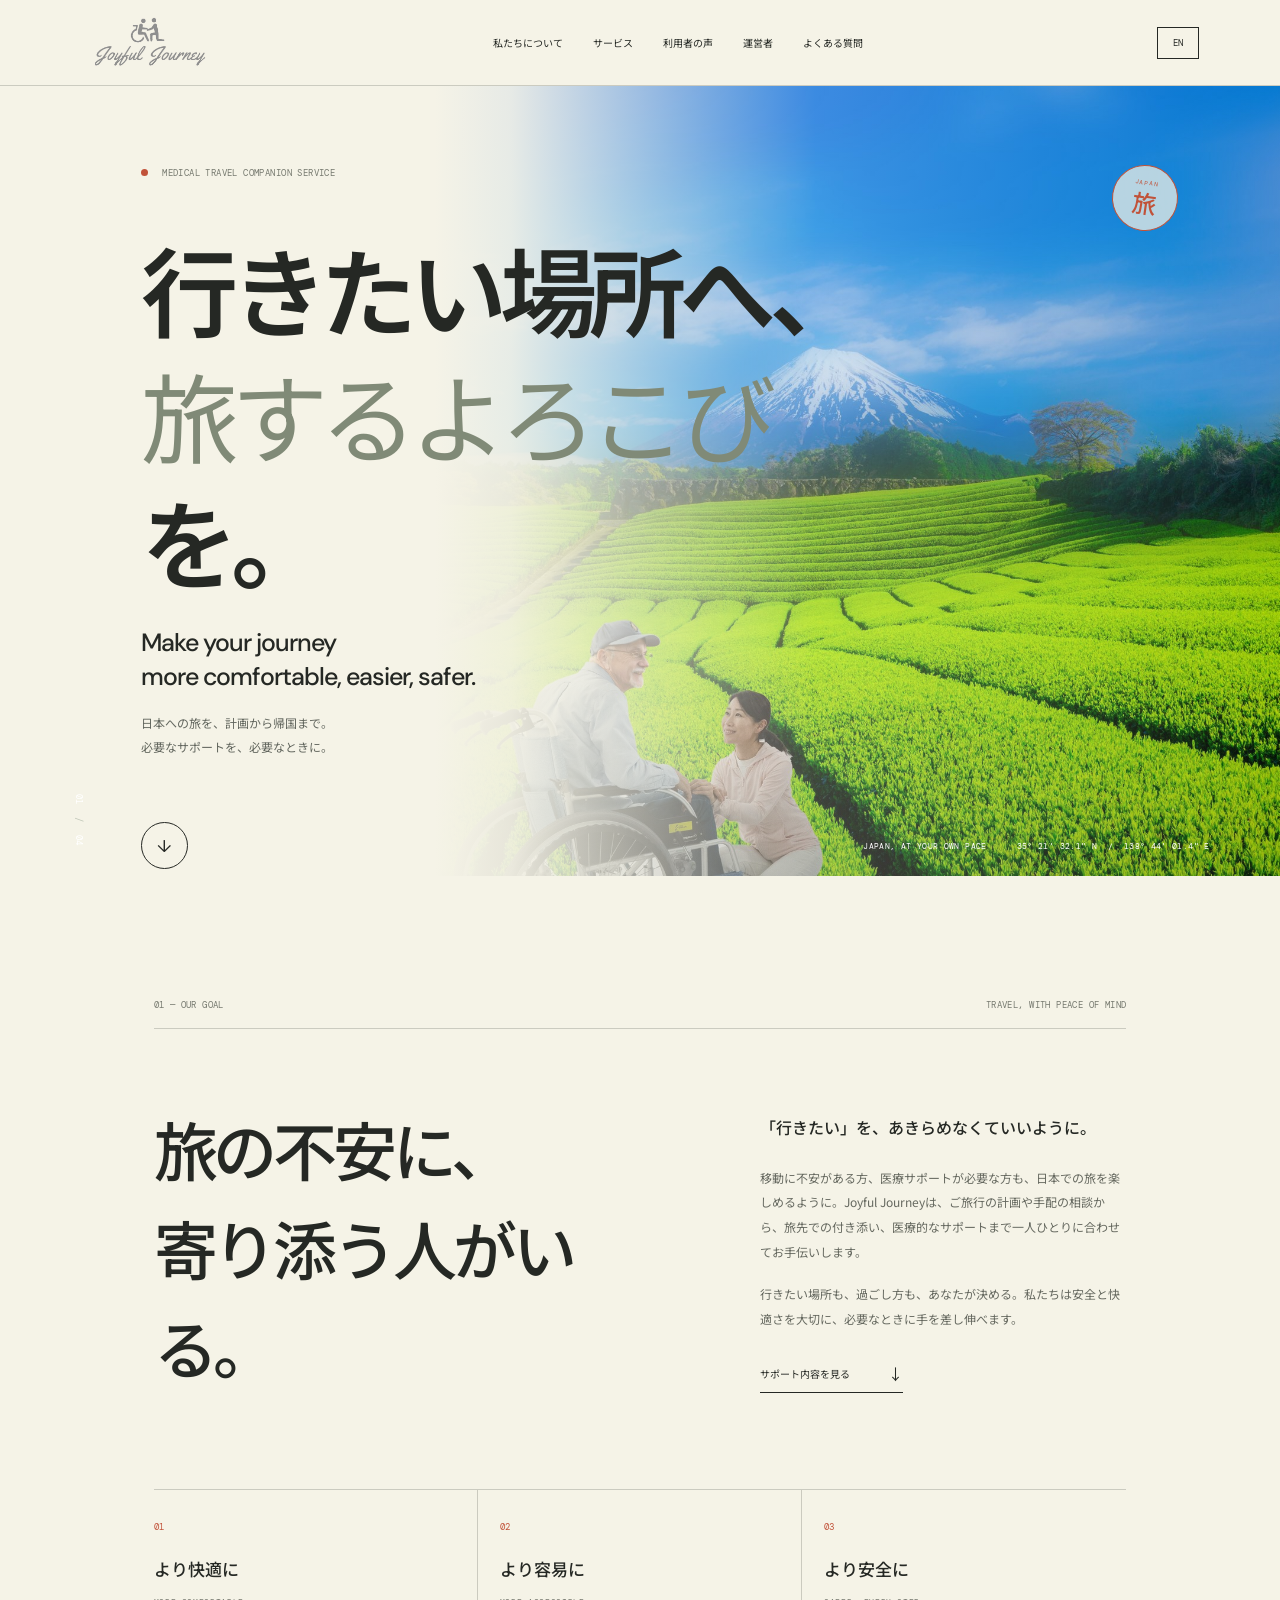
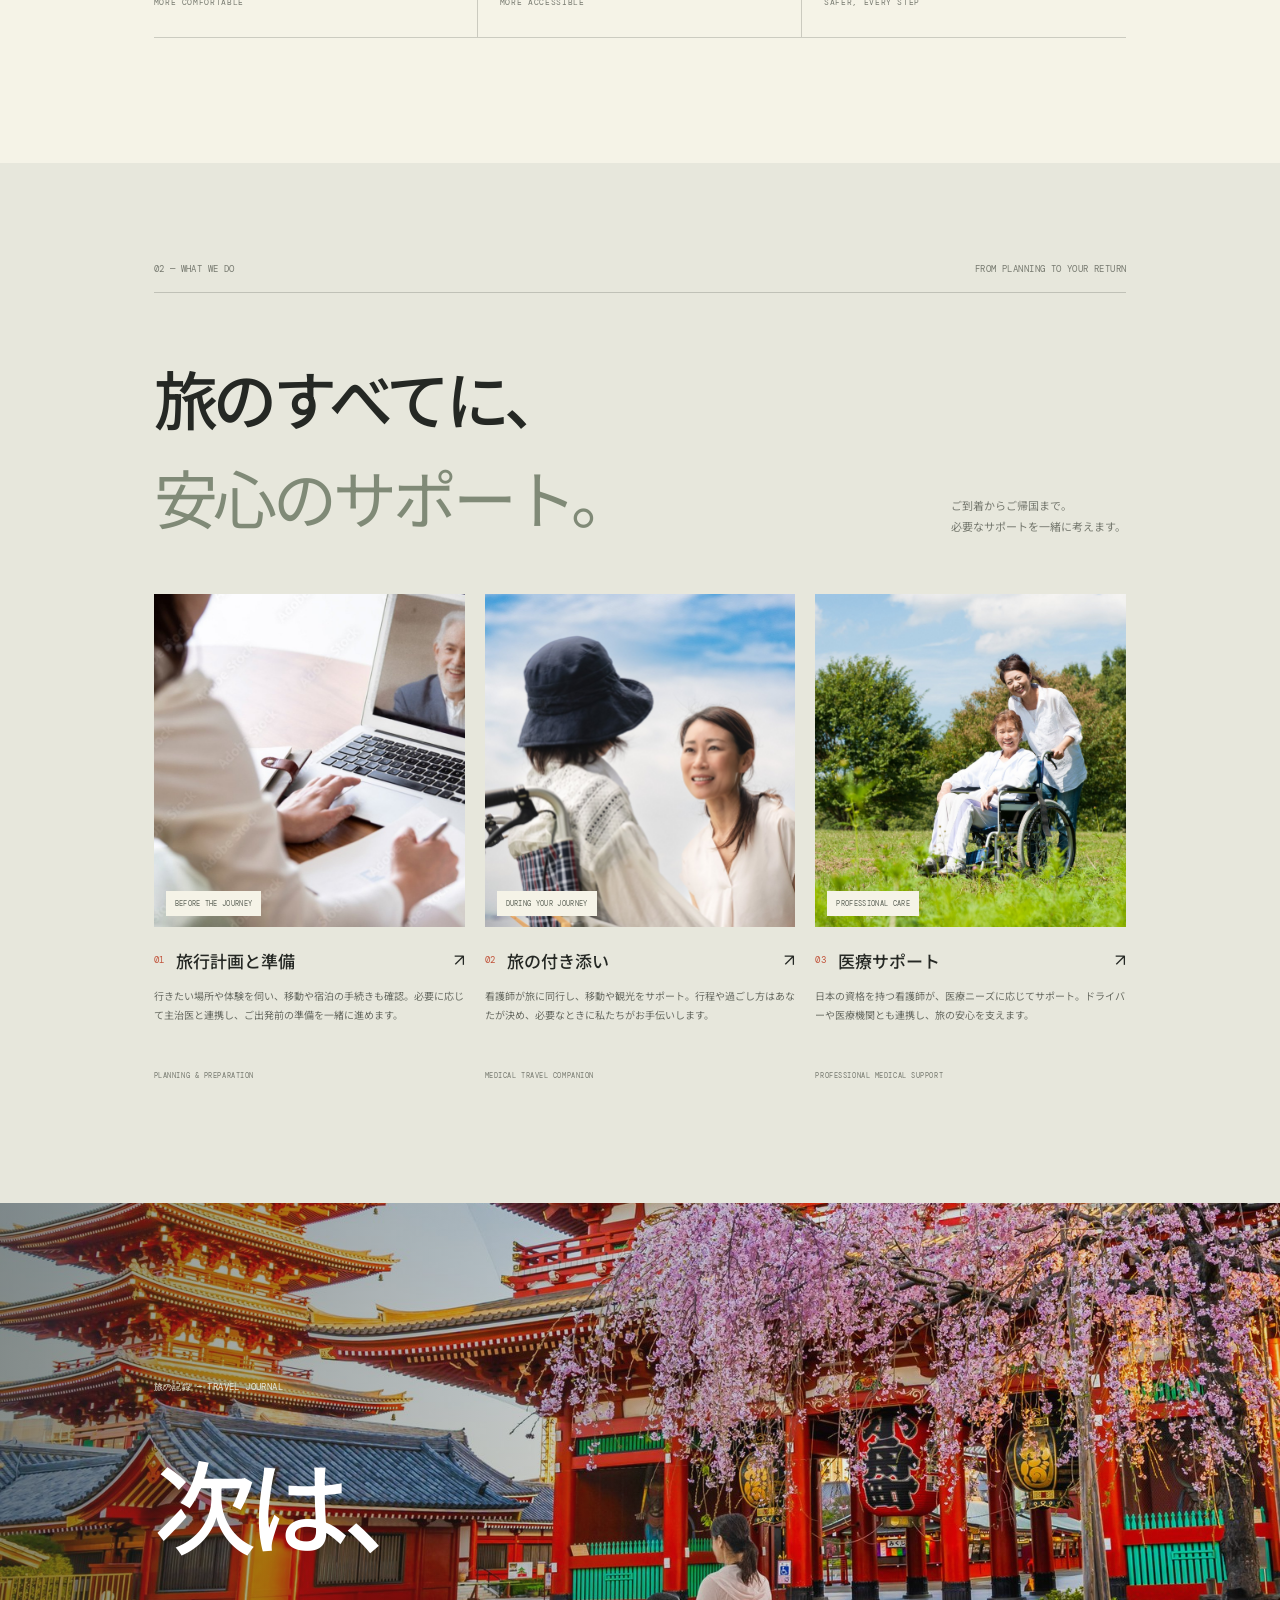
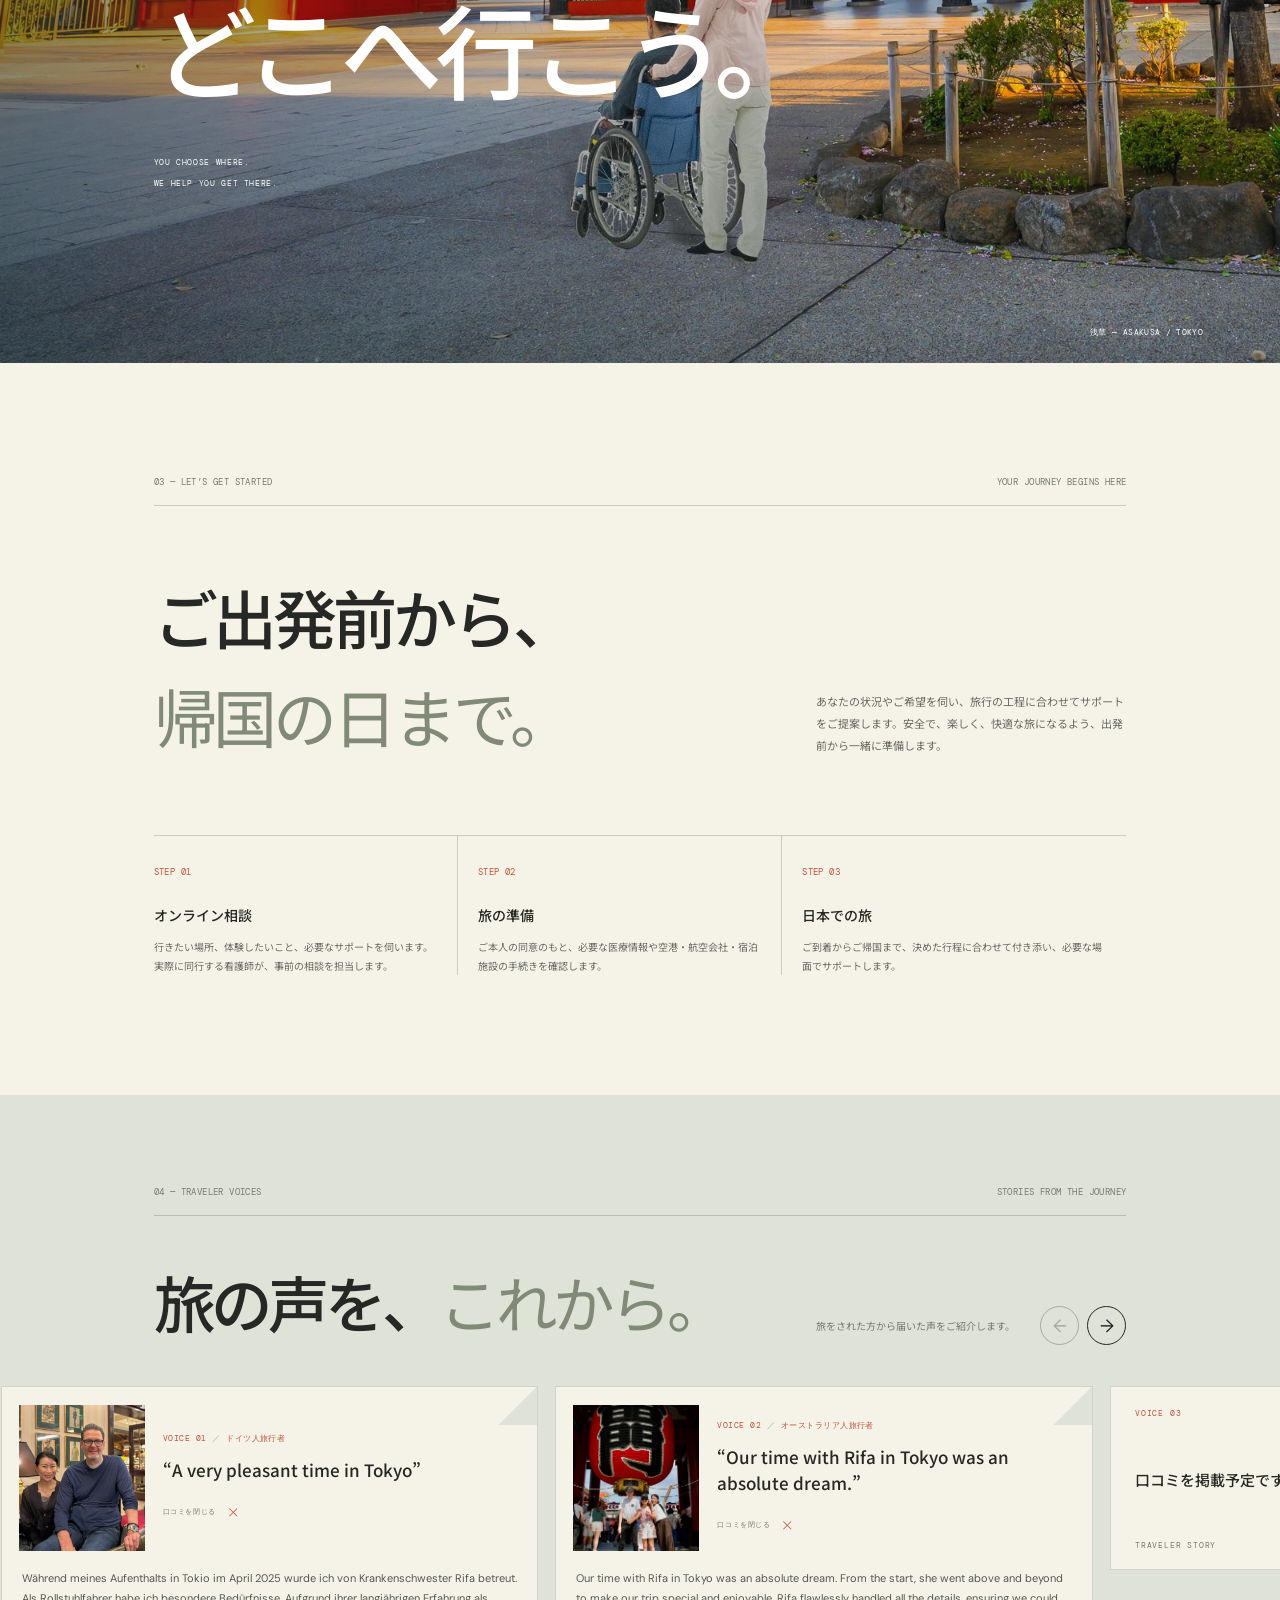
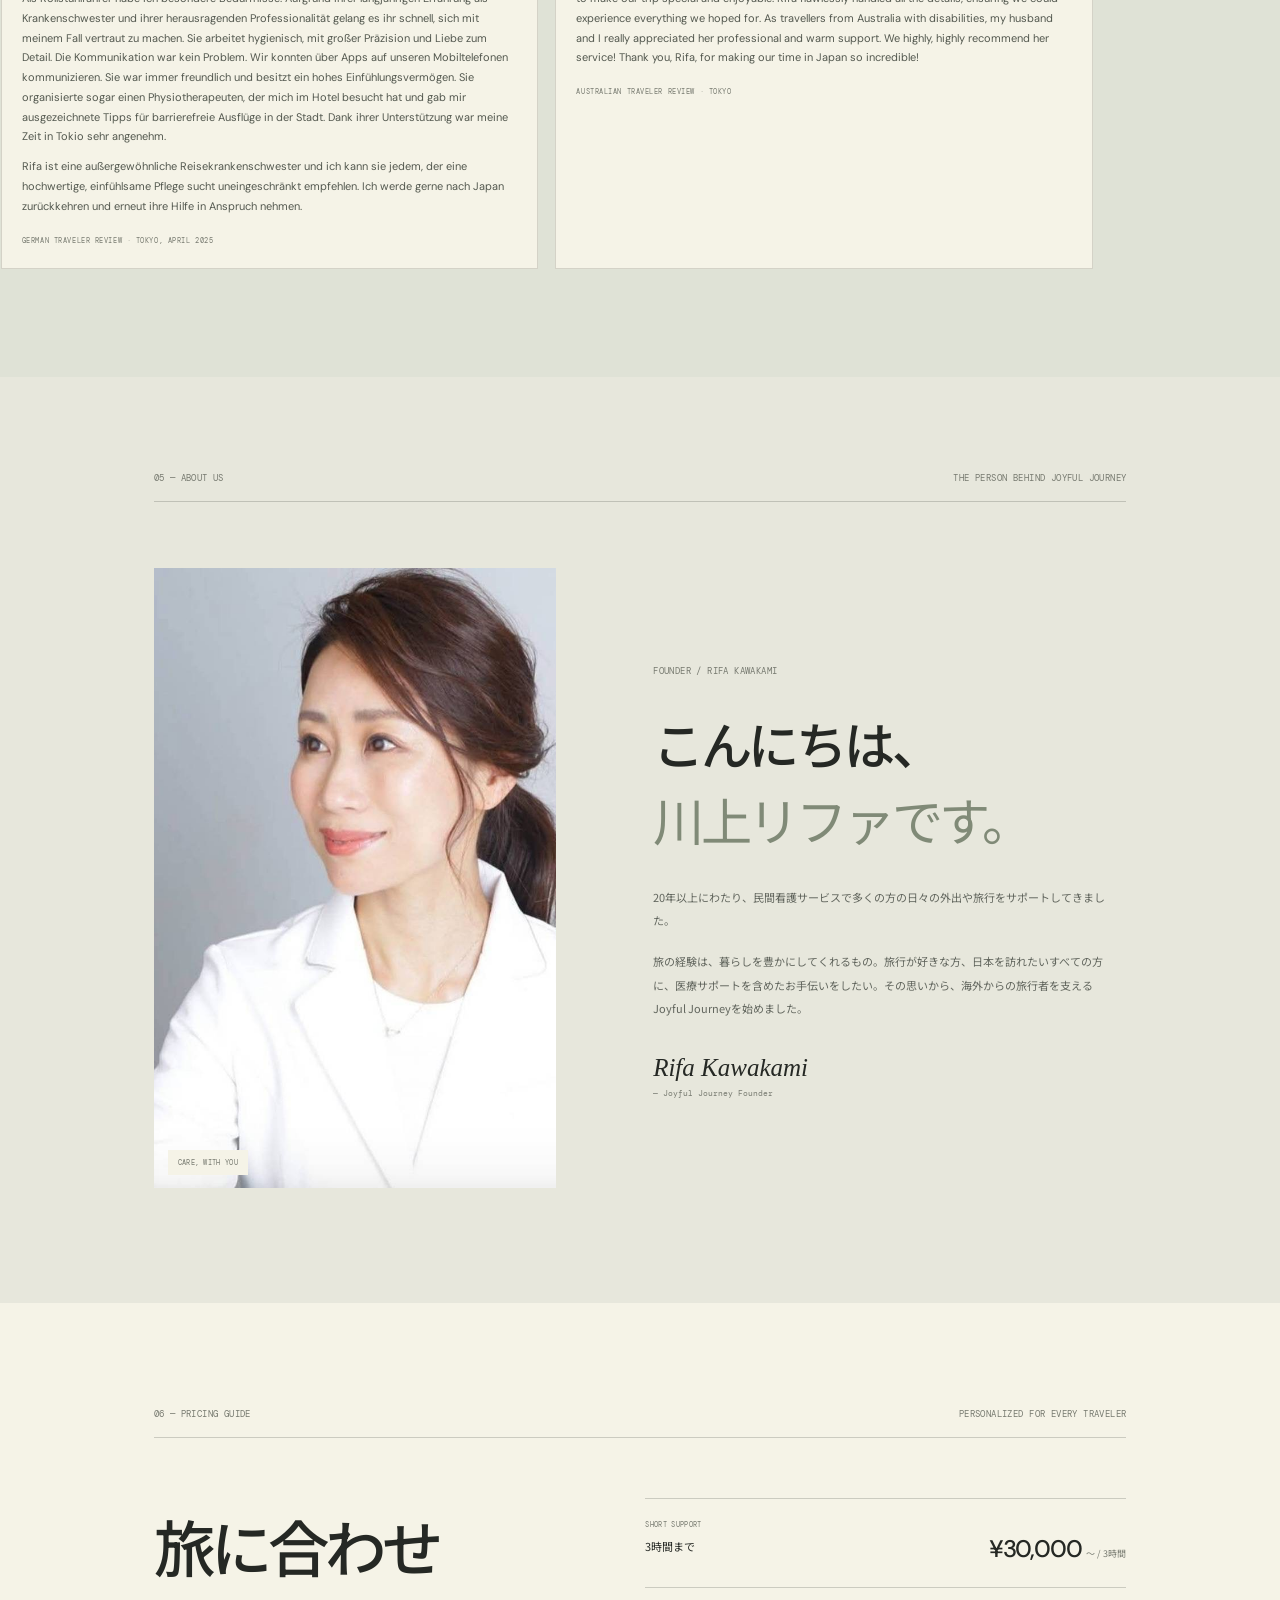
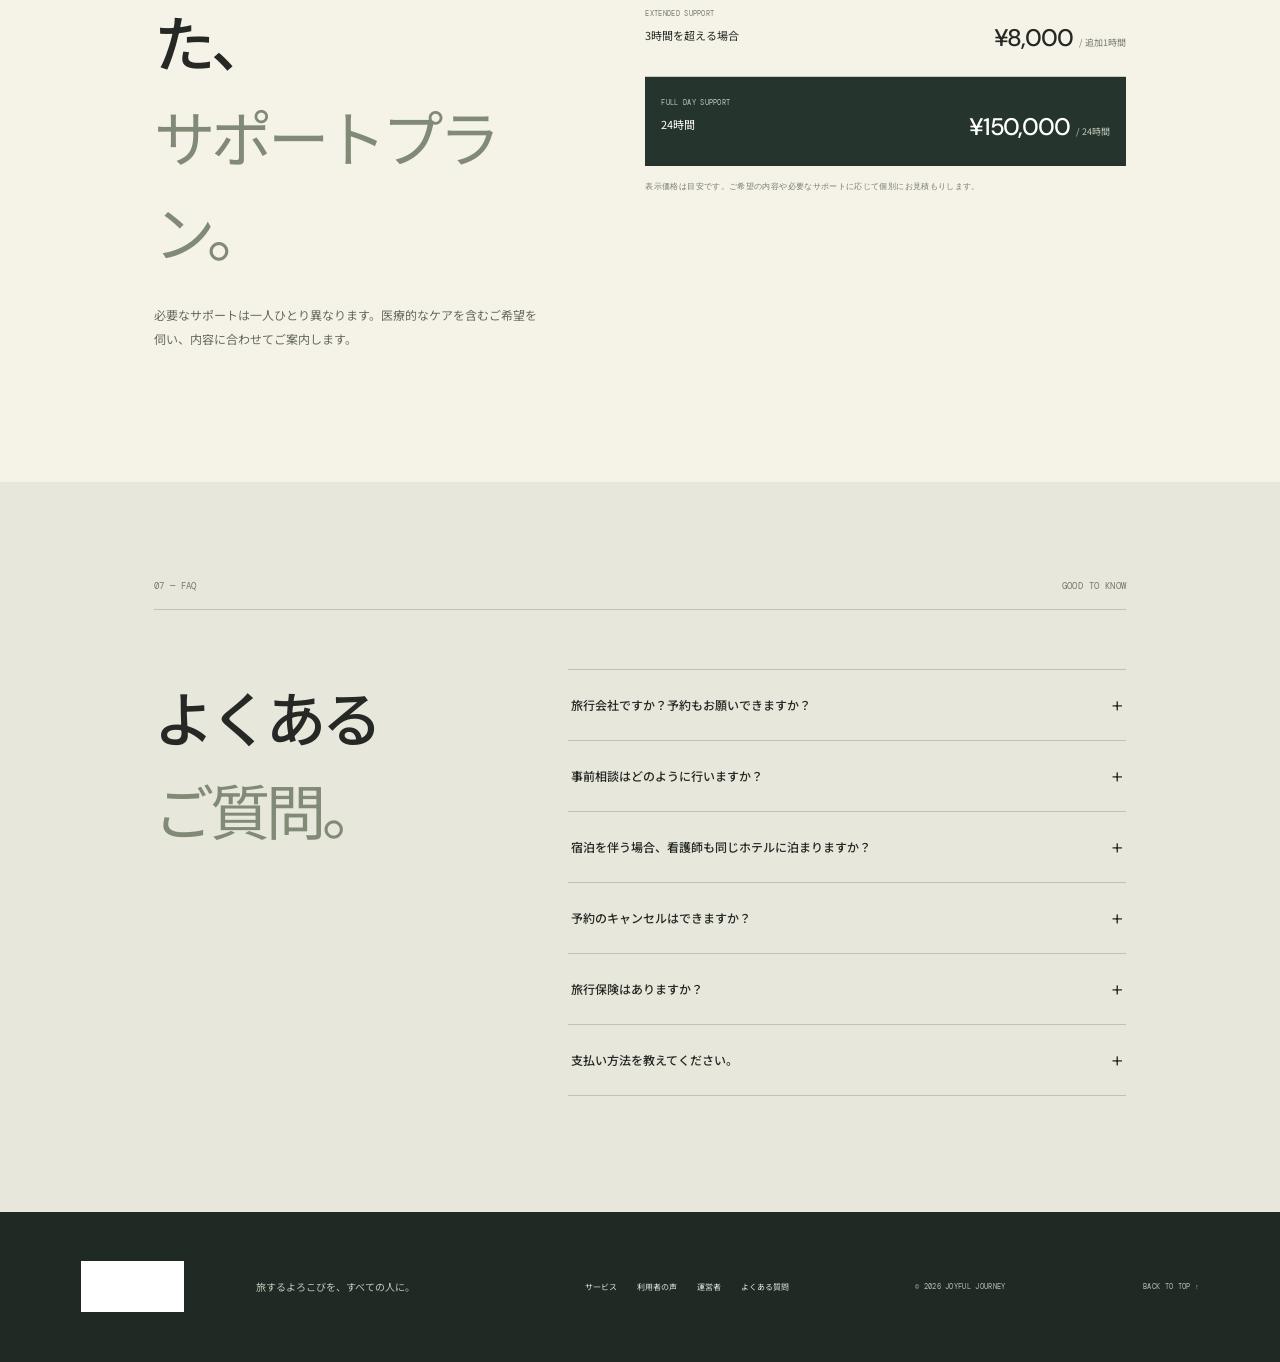
==== commit 0fa9587f: "Add files via upload" ====
--- a/index.html
+++ b/index.html
@@ -106,7 +106,7 @@
     <section class="voices" id="voices" aria-labelledby="voices-title">
       <div class="voices-heading section-wrap">
         <div class="section-kicker"><span>04 — TRAVELER VOICES</span><span>STORIES FROM THE JOURNEY</span></div>
-        <div class="voices-title-row"><h2 id="voices-title">旅の声を、<em>これから。</em></h2><div class="voices-tools"><p>ドイツ人旅行者の口コミを掲載しています。</p><div class="voice-controls"><button class="voice-arrow" type="button" data-voice-prev aria-label="前の口コミを見る" disabled>←</button><button class="voice-arrow" type="button" data-voice-next aria-label="次の口コミを見る">→</button></div></div></div>
+        <div class="voices-title-row"><h2 id="voices-title">旅の声を、<em>これから。</em></h2><div class="voices-tools"><p>旅をされた方から届いた声をご紹介します。</p><div class="voice-controls"><button class="voice-arrow" type="button" data-voice-prev aria-label="前の口コミを見る" disabled>←</button><button class="voice-arrow" type="button" data-voice-next aria-label="次の口コミを見る">→</button></div></div></div>
       </div>
       <div class="voice-viewport" id="voice-viewport" tabindex="0" aria-label="利用者の声。横にスクロールできます">
         <div class="voice-track">
@@ -128,7 +128,22 @@
                 <small>GERMAN TRAVELER REVIEW <i>·</i> TOKYO, APRIL 2025</small>
               </div>
             </article>
-            <article class="voice-card"><span>VOICE 02</span><p>口コミを掲載予定です</p><small>TRAVELER STORY</small></article>
+            <article class="voice-card voice-card-featured is-open">
+              <button class="voice-card-summary" type="button" aria-expanded="true" aria-controls="voice-review-australia" data-open-label="口コミを読む" data-close-label="口コミを閉じる">
+                <div class="voice-photo"><img src="assets/IMG_3819.JPEG" alt="川上リファとオーストラリアからの旅行者" loading="lazy"></div>
+                <div class="voice-review-intro">
+                  <span class="voice-origin">VOICE 02 <i>／</i> オーストラリア人旅行者</span>
+                  <h3>“Our time with Rifa in Tokyo was an absolute dream.”</h3>
+                  <span class="voice-open-prompt"><span class="voice-open-label">口コミを閉じる</span><b>＋</b></span>
+                </div>
+              </button>
+              <div class="voice-review-body" id="voice-review-australia">
+                <blockquote lang="en">
+                  <p>Our time with Rifa in Tokyo was an absolute dream. From the start, she went above and beyond to make our trip special and enjoyable. Rifa flawlessly handled all the details, ensuring we could experience everything we hoped for. As travellers from Australia with disabilities, my husband and I really appreciated her professional and warm support. We highly, highly recommend her service! Thank you, Rifa, for making our time in Japan so incredible!</p>
+                </blockquote>
+                <small>AUSTRALIAN TRAVELER REVIEW <i>·</i> TOKYO</small>
+              </div>
+            </article>
             <article class="voice-card"><span>VOICE 03</span><p>口コミを掲載予定です</p><small>TRAVELER STORY</small></article>
           </div>
         </div>
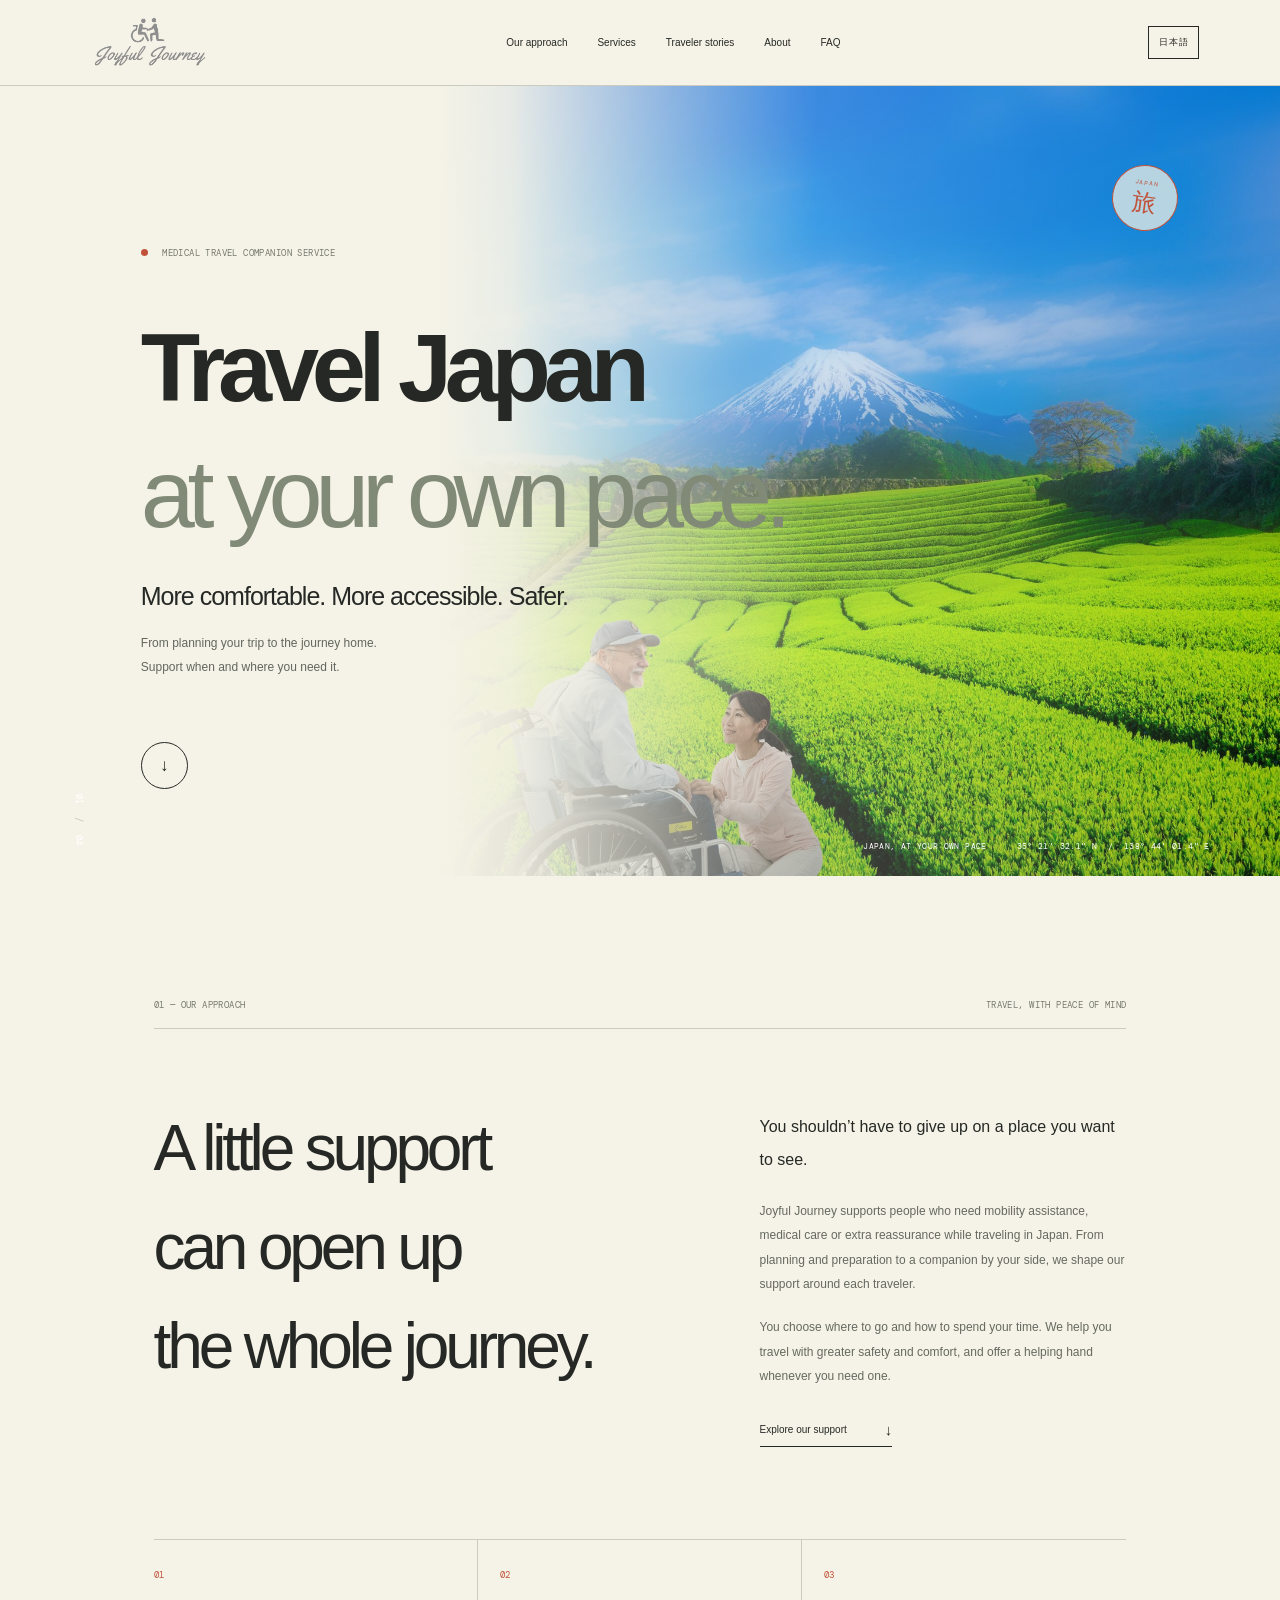
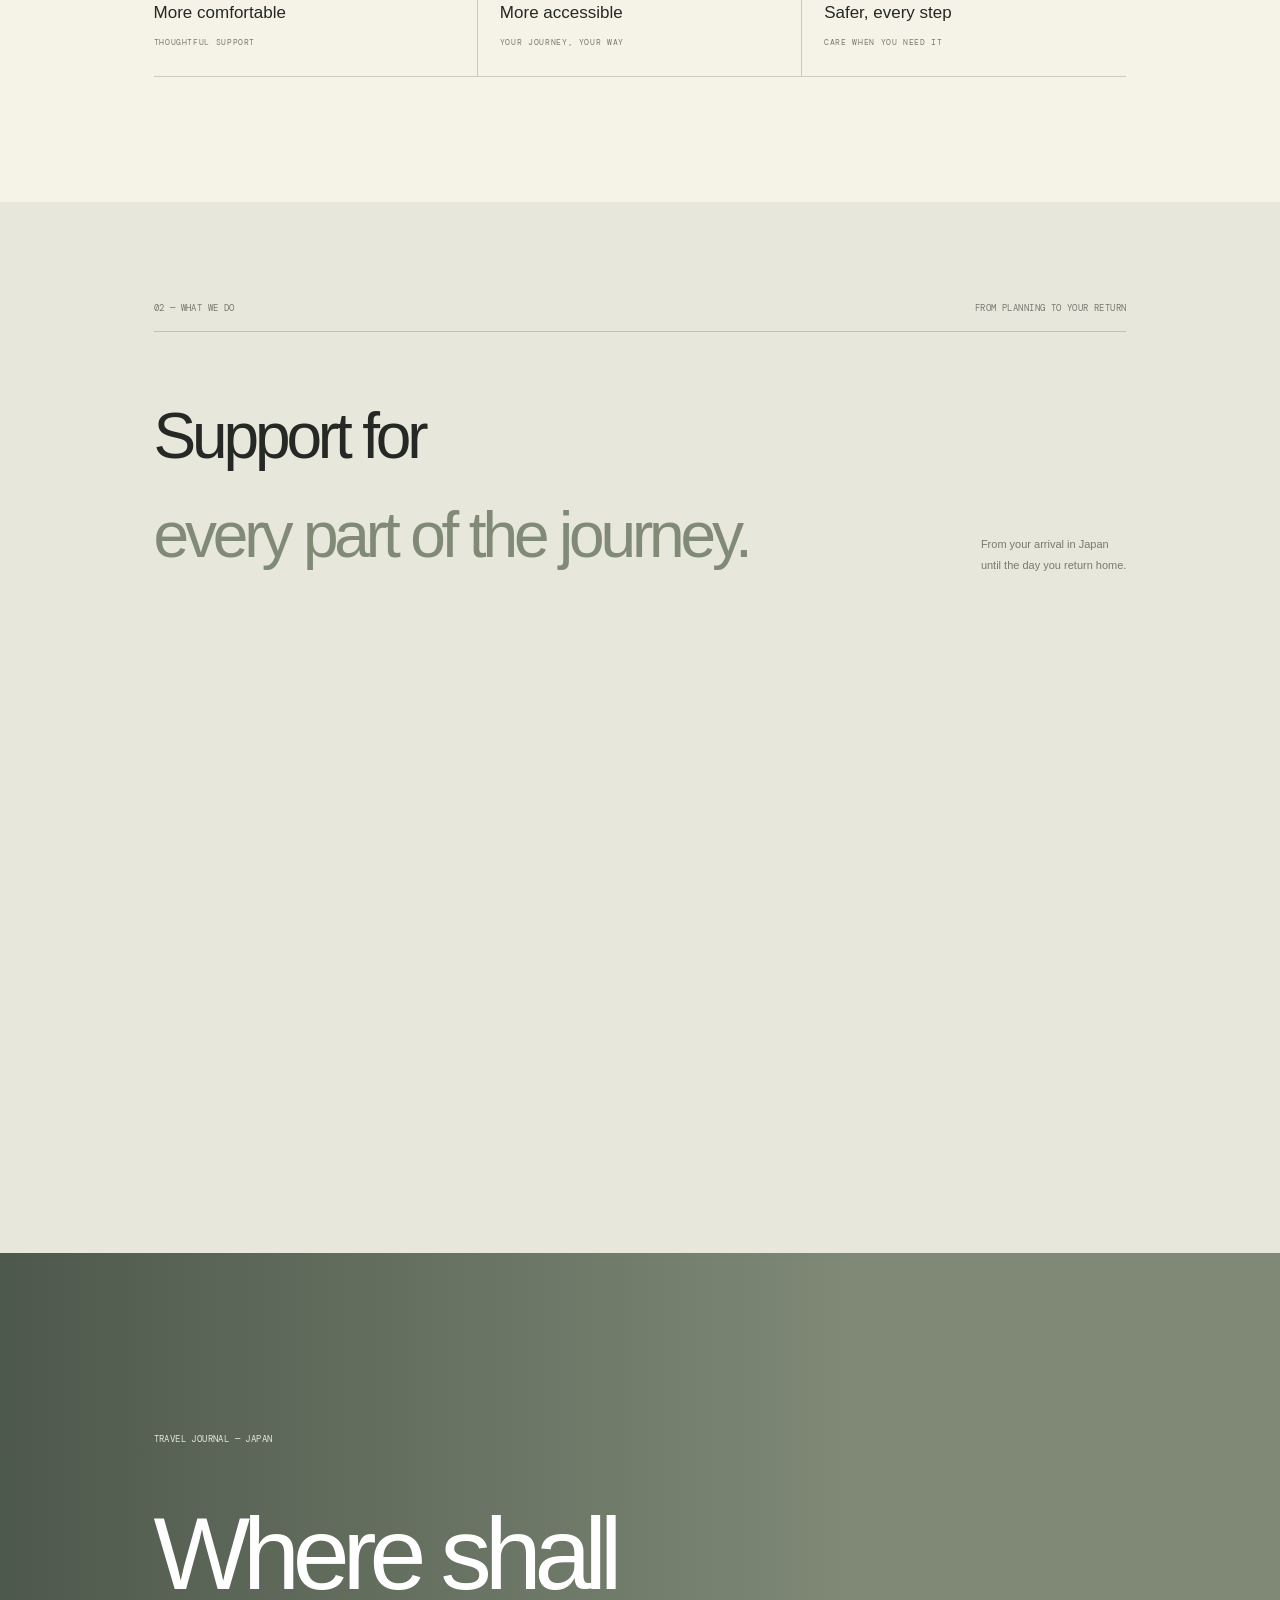
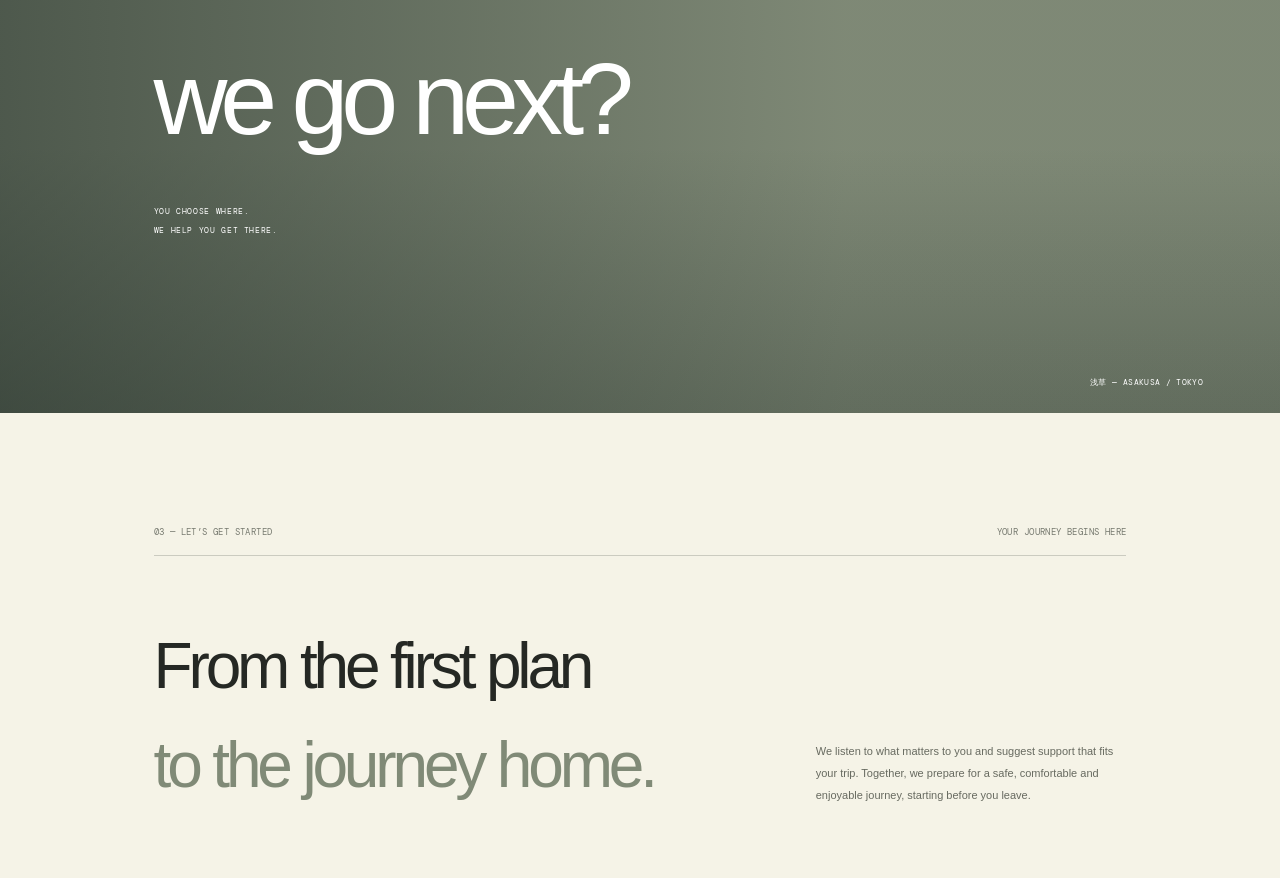
==== commit 7a3dd1a2: "Add files via upload" ====
--- a/index.html
+++ b/index.html
@@ -1,188 +1,14 @@
 <!doctype html>
-<html lang="ja">
+<html lang="en">
 <head>
   <meta charset="utf-8">
   <meta name="viewport" content="width=device-width, initial-scale=1">
-  <meta name="theme-color" content="#f3f1e9">
-  <meta name="description" content="Joyful Journeyは、日本への旅を計画段階から支えるメディカル・トラベル・コンパニオンサービスです。看護師による医療サポートと、旅のあらゆる場面のアシスタンスを提供します。">
-  <title>Joyful Journey — 旅するよろこびを、すべての人に。</title>
-  <link rel="preconnect" href="https://fonts.googleapis.com">
-  <link rel="preconnect" href="https://fonts.gstatic.com" crossorigin>
-  <link href="https://fonts.googleapis.com/css2?family=DM+Mono:wght@400;500&family=DM+Sans:wght@400;500;600;700&family=Noto+Sans+JP:wght@400;500;600;700&display=swap" rel="stylesheet">
-  <link rel="stylesheet" href="style.css">
-  <script src="script.js" defer></script>
+  <meta http-equiv="refresh" content="0;url=en/">
+  <meta name="theme-color" content="#f5f3e7">
+  <title>Joyful Journey — Accessible travel in Japan</title>
+  <link rel="canonical" href="en/">
 </head>
 <body>
-  <a class="skip-link" href="#main">本文へスキップ</a>
-  <header class="site-header">
-    <a class="brand" href="#top" aria-label="Joyful Journey トップへ">
-      <img src="assets/joyful-journey-logo.jpg" alt="Joyful Journey">
-    </a>
-    <nav id="site-nav" class="site-nav" aria-label="メインナビゲーション">
-      <a href="#journey">私たちについて</a><a href="#services">サービス</a><a href="#voices">利用者の声</a><a href="#about">運営者</a><a href="#faq">よくある質問</a>
-    </nav>
-    <div class="header-actions">
-      <a class="lang-switch" href="en/index.html" lang="en" aria-label="View this page in English">EN</a>
-      <button class="menu-toggle" type="button" aria-expanded="false" aria-controls="site-nav"><span></span><span></span><b>MENU</b></button>
-    </div>
-  </header>
-
-  <main id="main">
-    <section class="hero" id="top" aria-labelledby="hero-title">
-      <div class="hero-image" role="img" aria-label="富士山を望む茶畑を車いすで旅する人たち">
-        <div class="hero-image-shade"></div>
-        <div class="hero-image-caption"><span>JAPAN, AT YOUR OWN PACE</span><span>35° 21' 32.1" N&nbsp; / &nbsp;138° 44' 01.4" E</span></div>
-      </div>
-      <div class="hero-content">
-        <p class="eyebrow"><span class="eyebrow-dot"></span> MEDICAL TRAVEL COMPANION SERVICE</p>
-        <h1 id="hero-title">行きたい場所へ、<br><em>旅するよろこび</em>を。</h1>
-        <p class="hero-en">Make your journey<br>more comfortable, easier, safer.</p>
-        <p class="hero-intro">日本への旅を、計画から帰国まで。<br>必要なサポートを、必要なときに。</p>
-        <a href="#journey" class="circle-link" aria-label="Joyful Journeyについて"><span>↓</span></a>
-      </div>
-      <div class="hero-seal" aria-hidden="true"><span>JAPAN</span><b>旅</b></div>
-      <span class="hero-index">01 <i>/</i> 04</span>
-    </section>
-
-    <section class="intro section-wrap" id="journey">
-      <div class="section-kicker"><span>01 — OUR GOAL</span><span>TRAVEL, WITH PEACE OF MIND</span></div>
-      <div class="intro-layout">
-        <h2>旅の不安に、<br>寄り添う人がいる。</h2>
-        <div class="intro-copy">
-          <p class="lead">「行きたい」を、あきらめなくていいように。</p>
-          <p>移動に不安がある方、医療サポートが必要な方も、日本での旅を楽しめるように。Joyful Journeyは、ご旅行の計画や手配の相談から、旅先での付き添い、医療的なサポートまで一人ひとりに合わせてお手伝いします。</p>
-          <p>行きたい場所も、過ごし方も、あなたが決める。私たちは安全と快適さを大切に、必要なときに手を差し伸べます。</p>
-          <a class="under-link" href="#services">サポート内容を見る <span>↓</span></a>
-        </div>
-      </div>
-      <div class="promise-row">
-        <div><span>01</span><p>より快適に</p><small>MORE COMFORTABLE</small></div>
-        <div><span>02</span><p>より容易に</p><small>MORE ACCESSIBLE</small></div>
-        <div><span>03</span><p>より安全に</p><small>SAFER, EVERY STEP</small></div>
-      </div>
-    </section>
-
-    <section class="services section-wrap" id="services">
-      <div class="section-kicker"><span>02 — WHAT WE DO</span><span>FROM PLANNING TO YOUR RETURN</span></div>
-      <div class="section-title-row"><h2>旅のすべてに、<br><em>安心のサポート。</em></h2><p>ご到着からご帰国まで。<br>必要なサポートを一緒に考えます。</p></div>
-      <div class="service-grid">
-        <article class="service-card service-planning reveal">
-          <div class="service-photo"><img src="assets/consultation.jpg" alt="オンラインで旅の相談をする様子" loading="lazy"><span class="photo-label">BEFORE THE JOURNEY</span></div>
-          <div class="service-heading"><span>01</span><h3>旅行計画と準備</h3><b>↗</b></div>
-          <p>行きたい場所や体験を伺い、移動や宿泊の手続きも確認。必要に応じて主治医と連携し、ご出発前の準備を一緒に進めます。</p>
-          <small>PLANNING &amp; PREPARATION</small>
-        </article>
-        <article class="service-card service-companion reveal">
-          <div class="service-photo"><img src="assets/nurse-companion.jpg" alt="車いすの旅人に付き添う看護師" loading="lazy"><span class="photo-label">DURING YOUR JOURNEY</span></div>
-          <div class="service-heading"><span>02</span><h3>旅の付き添い</h3><b>↗</b></div>
-          <p>看護師が旅に同行し、移動や観光をサポート。行程や過ごし方はあなたが決め、必要なときに私たちがお手伝いします。</p>
-          <small>MEDICAL TRAVEL COMPANION</small>
-        </article>
-        <article class="service-card service-medical reveal">
-          <div class="service-photo"><img src="assets/AdobeStock_92051642%20SQ.jpg" alt="車いすで旅を楽しむ旅行者と付き添う人" loading="lazy"><span class="photo-label">PROFESSIONAL CARE</span></div>
-          <div class="service-heading"><span>03</span><h3>医療サポート</h3><b>↗</b></div>
-          <p>日本の資格を持つ看護師が、医療ニーズに応じてサポート。ドライバーや医療機関とも連携し、旅の安心を支えます。</p>
-          <small>PROFESSIONAL MEDICAL SUPPORT</small>
-        </article>
-      </div>
-    </section>
-
-    <section class="destination" aria-label="旅先の風景">
-      <div class="destination-photo"><img src="assets/tokyo-temple.jpg" alt="浅草の寺院を訪れる旅人" loading="lazy"></div>
-      <div class="destination-copy"><span class="eyebrow">旅の記録 — TRAVEL JOURNAL</span><p>次は、<br>どこへ行こう。</p><span class="destination-en">YOU CHOOSE WHERE.<br>WE HELP YOU GET THERE.</span></div>
-      <span class="destination-number">浅草 — ASAKUSA / TOKYO</span>
-    </section>
-
-    <section class="process section-wrap">
-      <div class="section-kicker"><span>03 — LET’S GET STARTED</span><span>YOUR JOURNEY BEGINS HERE</span></div>
-      <div class="process-layout"><h2>ご出発前から、<br><em>帰国の日まで。</em></h2><p>あなたの状況やご希望を伺い、旅行の工程に合わせてサポートをご提案します。安全で、楽しく、快適な旅になるよう、出発前から一緒に準備します。</p></div>
-      <div class="process-steps">
-        <article><span>STEP 01</span><h3>オンライン相談</h3><p>行きたい場所、体験したいこと、必要なサポートを伺います。実際に同行する看護師が、事前の相談を担当します。</p></article>
-        <article><span>STEP 02</span><h3>旅の準備</h3><p>ご本人の同意のもと、必要な医療情報や空港・航空会社・宿泊施設の手続きを確認します。</p></article>
-        <article><span>STEP 03</span><h3>日本での旅</h3><p>ご到着からご帰国まで、決めた行程に合わせて付き添い、必要な場面でサポートします。</p></article>
-      </div>
-    </section>
-
-    <section class="voices" id="voices" aria-labelledby="voices-title">
-      <div class="voices-heading section-wrap">
-        <div class="section-kicker"><span>04 — TRAVELER VOICES</span><span>STORIES FROM THE JOURNEY</span></div>
-        <div class="voices-title-row"><h2 id="voices-title">旅の声を、<em>これから。</em></h2><div class="voices-tools"><p>旅をされた方から届いた声をご紹介します。</p><div class="voice-controls"><button class="voice-arrow" type="button" data-voice-prev aria-label="前の口コミを見る" disabled>←</button><button class="voice-arrow" type="button" data-voice-next aria-label="次の口コミを見る">→</button></div></div></div>
-      </div>
-      <div class="voice-viewport" id="voice-viewport" tabindex="0" aria-label="利用者の声。横にスクロールできます">
-        <div class="voice-track">
-          <div class="voice-group">
-            <article class="voice-card voice-card-featured is-open">
-              <button class="voice-card-summary" type="button" aria-expanded="true" aria-controls="voice-review-german" data-open-label="口コミを読む" data-close-label="口コミを閉じる">
-                <div class="voice-photo"><img src="assets/IMG_3834%20MT.JPEG" alt="川上リファとドイツ人旅行者" loading="lazy"></div>
-                <div class="voice-review-intro">
-                  <span class="voice-origin">VOICE 01 <i>／</i> ドイツ人旅行者</span>
-                  <h3>“A very pleasant time in Tokyo”</h3>
-                  <span class="voice-open-prompt"><span class="voice-open-label">口コミを閉じる</span><b>＋</b></span>
-                </div>
-              </button>
-              <div class="voice-review-body" id="voice-review-german">
-                <blockquote lang="de">
-                  <p>Während meines Aufenthalts in Tokio im April 2025 wurde ich von Krankenschwester Rifa betreut. Als Rollstuhlfahrer habe ich besondere Bedürfnisse. Aufgrund ihrer langjährigen Erfahrung als Krankenschwester und ihrer herausragenden Professionalität gelang es ihr schnell, sich mit meinem Fall vertraut zu machen. Sie arbeitet hygienisch, mit großer Präzision und Liebe zum Detail. Die Kommunikation war kein Problem. Wir konnten über Apps auf unseren Mobiltelefonen kommunizieren. Sie war immer freundlich und besitzt ein hohes Einfühlungsvermögen. Sie organisierte sogar einen Physiotherapeuten, der mich im Hotel besucht hat und gab mir ausgezeichnete Tipps für barrierefreie Ausflüge in der Stadt. Dank ihrer Unterstützung war meine Zeit in Tokio sehr angenehm.</p>
-                  <p>Rifa ist eine außergewöhnliche Reisekrankenschwester und ich kann sie jedem, der eine hochwertige, einfühlsame Pflege sucht uneingeschränkt empfehlen. Ich werde gerne nach Japan zurückkehren und erneut ihre Hilfe in Anspruch nehmen.</p>
-                </blockquote>
-                <small>GERMAN TRAVELER REVIEW <i>·</i> TOKYO, APRIL 2025</small>
-              </div>
-            </article>
-            <article class="voice-card voice-card-featured is-open">
-              <button class="voice-card-summary" type="button" aria-expanded="true" aria-controls="voice-review-australia" data-open-label="口コミを読む" data-close-label="口コミを閉じる">
-                <div class="voice-photo"><img src="assets/IMG_3819.JPEG" alt="川上リファとオーストラリアからの旅行者" loading="lazy"></div>
-                <div class="voice-review-intro">
-                  <span class="voice-origin">VOICE 02 <i>／</i> オーストラリア人旅行者</span>
-                  <h3>“Our time with Rifa in Tokyo was an absolute dream.”</h3>
-                  <span class="voice-open-prompt"><span class="voice-open-label">口コミを閉じる</span><b>＋</b></span>
-                </div>
-              </button>
-              <div class="voice-review-body" id="voice-review-australia">
-                <blockquote lang="en">
-                  <p>Our time with Rifa in Tokyo was an absolute dream. From the start, she went above and beyond to make our trip special and enjoyable. Rifa flawlessly handled all the details, ensuring we could experience everything we hoped for. As travellers from Australia with disabilities, my husband and I really appreciated her professional and warm support. We highly, highly recommend her service! Thank you, Rifa, for making our time in Japan so incredible!</p>
-                </blockquote>
-                <small>AUSTRALIAN TRAVELER REVIEW <i>·</i> TOKYO</small>
-              </div>
-            </article>
-            <article class="voice-card"><span>VOICE 03</span><p>口コミを掲載予定です</p><small>TRAVELER STORY</small></article>
-          </div>
-        </div>
-      </div>
-    </section>
-
-    <section class="about section-wrap" id="about">
-      <div class="section-kicker"><span>05 — ABOUT US</span><span>THE PERSON BEHIND JOYFUL JOURNEY</span></div>
-      <div class="about-layout">
-        <div class="about-photo"><img src="assets/IMG_3496.JPG" alt="川上リファのプロフィール写真" loading="lazy"><span>CARE, WITH YOU</span></div>
-        <div class="about-copy"><span class="eyebrow">FOUNDER / RIFA KAWAKAMI</span><h2>こんにちは、<br><em>川上リファです。</em></h2><p>20年以上にわたり、民間看護サービスで多くの方の日々の外出や旅行をサポートしてきました。</p><p>旅の経験は、暮らしを豊かにしてくれるもの。旅行が好きな方、日本を訪れたいすべての方に、医療サポートを含めたお手伝いをしたい。その思いから、海外からの旅行者を支えるJoyful Journeyを始めました。</p><p class="about-signature">Rifa Kawakami<span>— Joyful Journey Founder</span></p></div>
-      </div>
-    </section>
-
-    <section class="pricing section-wrap" id="pricing">
-      <div class="section-kicker"><span>06 — PRICING GUIDE</span><span>PERSONALIZED FOR EVERY TRAVELER</span></div>
-      <div class="pricing-layout"><div><h2>旅に合わせた、<br><em>サポートプラン。</em></h2><p>必要なサポートは一人ひとり異なります。医療的なケアを含むご希望を伺い、内容に合わせてご案内します。</p></div>
-        <div class="price-options"><article><span>SHORT SUPPORT</span><p>3時間まで</p><strong>¥30,000<small>〜 / 3時間</small></strong></article><article><span>EXTENDED SUPPORT</span><p>3時間を超える場合</p><strong>¥8,000<small> / 追加1時間</small></strong></article><article class="price-day"><span>FULL DAY SUPPORT</span><p>24時間</p><strong>¥150,000<small> / 24時間</small></strong></article><small class="price-note">表示価格は目安です。ご希望の内容や必要なサポートに応じて個別にお見積もりします。</small></div>
-      </div>
-    </section>
-
-    <section class="faq section-wrap" id="faq">
-      <div class="section-kicker"><span>07 — FAQ</span><span>GOOD TO KNOW</span></div>
-      <div class="faq-layout"><h2>よくある<br><em>ご質問。</em></h2><div class="faq-list">
-        <details><summary>旅行会社ですか？予約もお願いできますか？<span>+</span></summary><p>私たちは旅行会社ではありません。ご希望に応じて、信頼できる旅行会社と連携したり、移動に必要な車両やプライベートツアーの手配をお手伝いしたりできます。</p></details>
-        <details><summary>事前相談はどのように行いますか？<span>+</span></summary><p>主にオンラインミーティングでご相談します。実際の旅に同行する看護師が、医療面を含めた必要なサポートを事前に伺います。</p></details>
-        <details><summary>宿泊を伴う場合、看護師も同じホテルに泊まりますか？<span>+</span></summary><p>宿泊を伴うサポートでは、看護師用の別室をご用意いただきます。24時間のサポートをご希望の場合は、できる限り近いお部屋を手配できるよう調整します。</p></details>
-        <details><summary>予約のキャンセルはできますか？<span>+</span></summary><p>Joyful Journeyへのご予約はいつでもキャンセルできます。ツアー、交通機関、ホテルなど、各事業者への予約にはそれぞれのキャンセルポリシーが適用されます。</p></details>
-        <details><summary>旅行保険はありますか？<span>+</span></summary><p>当社では旅行保険を販売していません。旅行の中断や病気・けがに備え、包括的な海外旅行保険への加入をおすすめしています。ご希望があれば、日本の保険会社をご紹介します。</p></details>
-        <details><summary>支払い方法を教えてください。<span>+</span></summary><p>VISA、Mastercardなどの主要なクレジットカードをご利用いただけます。</p></details>
-      </div></div>
-    </section>
-
-  </main>
-  <footer class="site-footer">
-    <a class="footer-brand" href="#top"><img src="assets/joyful-journey-logo.jpg" alt="Joyful Journey"></a>
-    <p>旅するよろこびを、すべての人に。</p>
-    <nav aria-label="フッターナビゲーション"><a href="#services">サービス</a><a href="#voices">利用者の声</a><a href="#about">運営者</a><a href="#faq">よくある質問</a></nav>
-    <span>© 2026 JOYFUL JOURNEY</span><a href="#top" class="back-top">BACK TO TOP ↑</a>
-  </footer>
+  <p><a href="en/">Continue to the English website</a></p>
 </body>
 </html>
